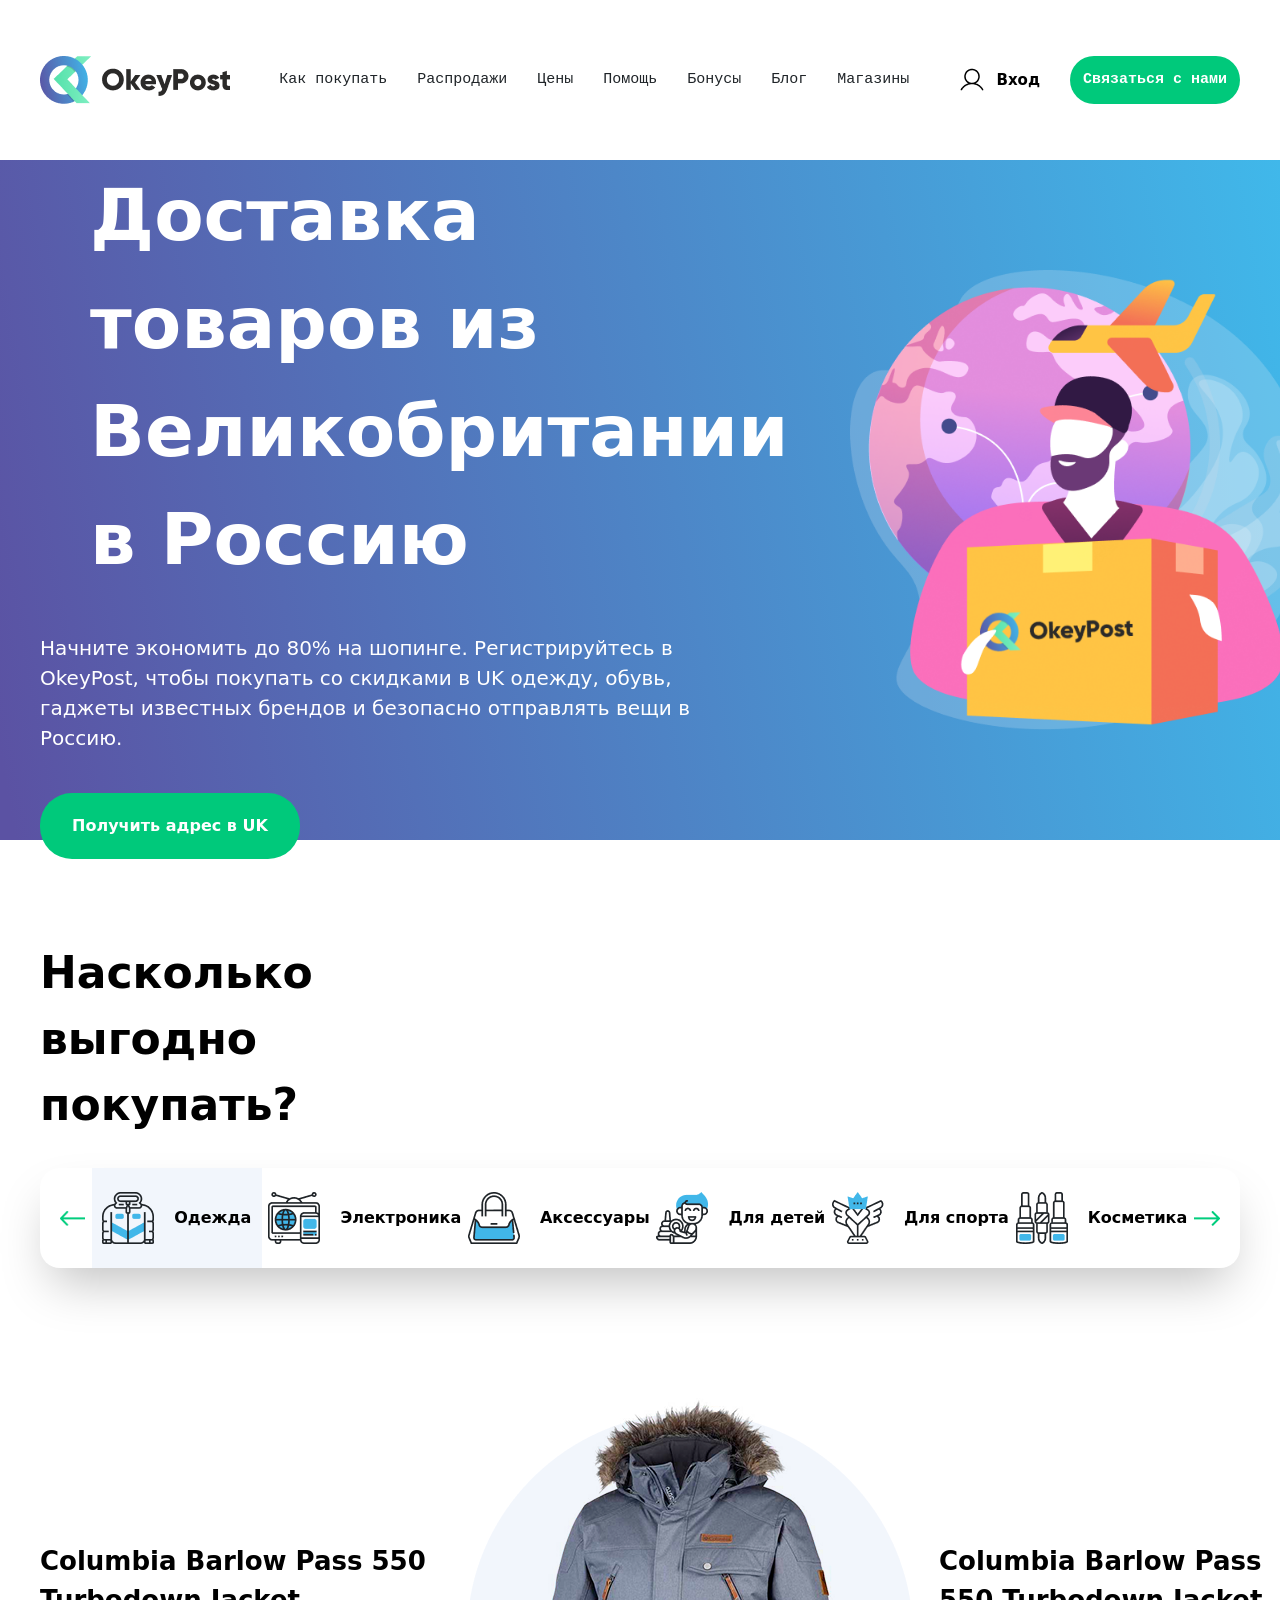
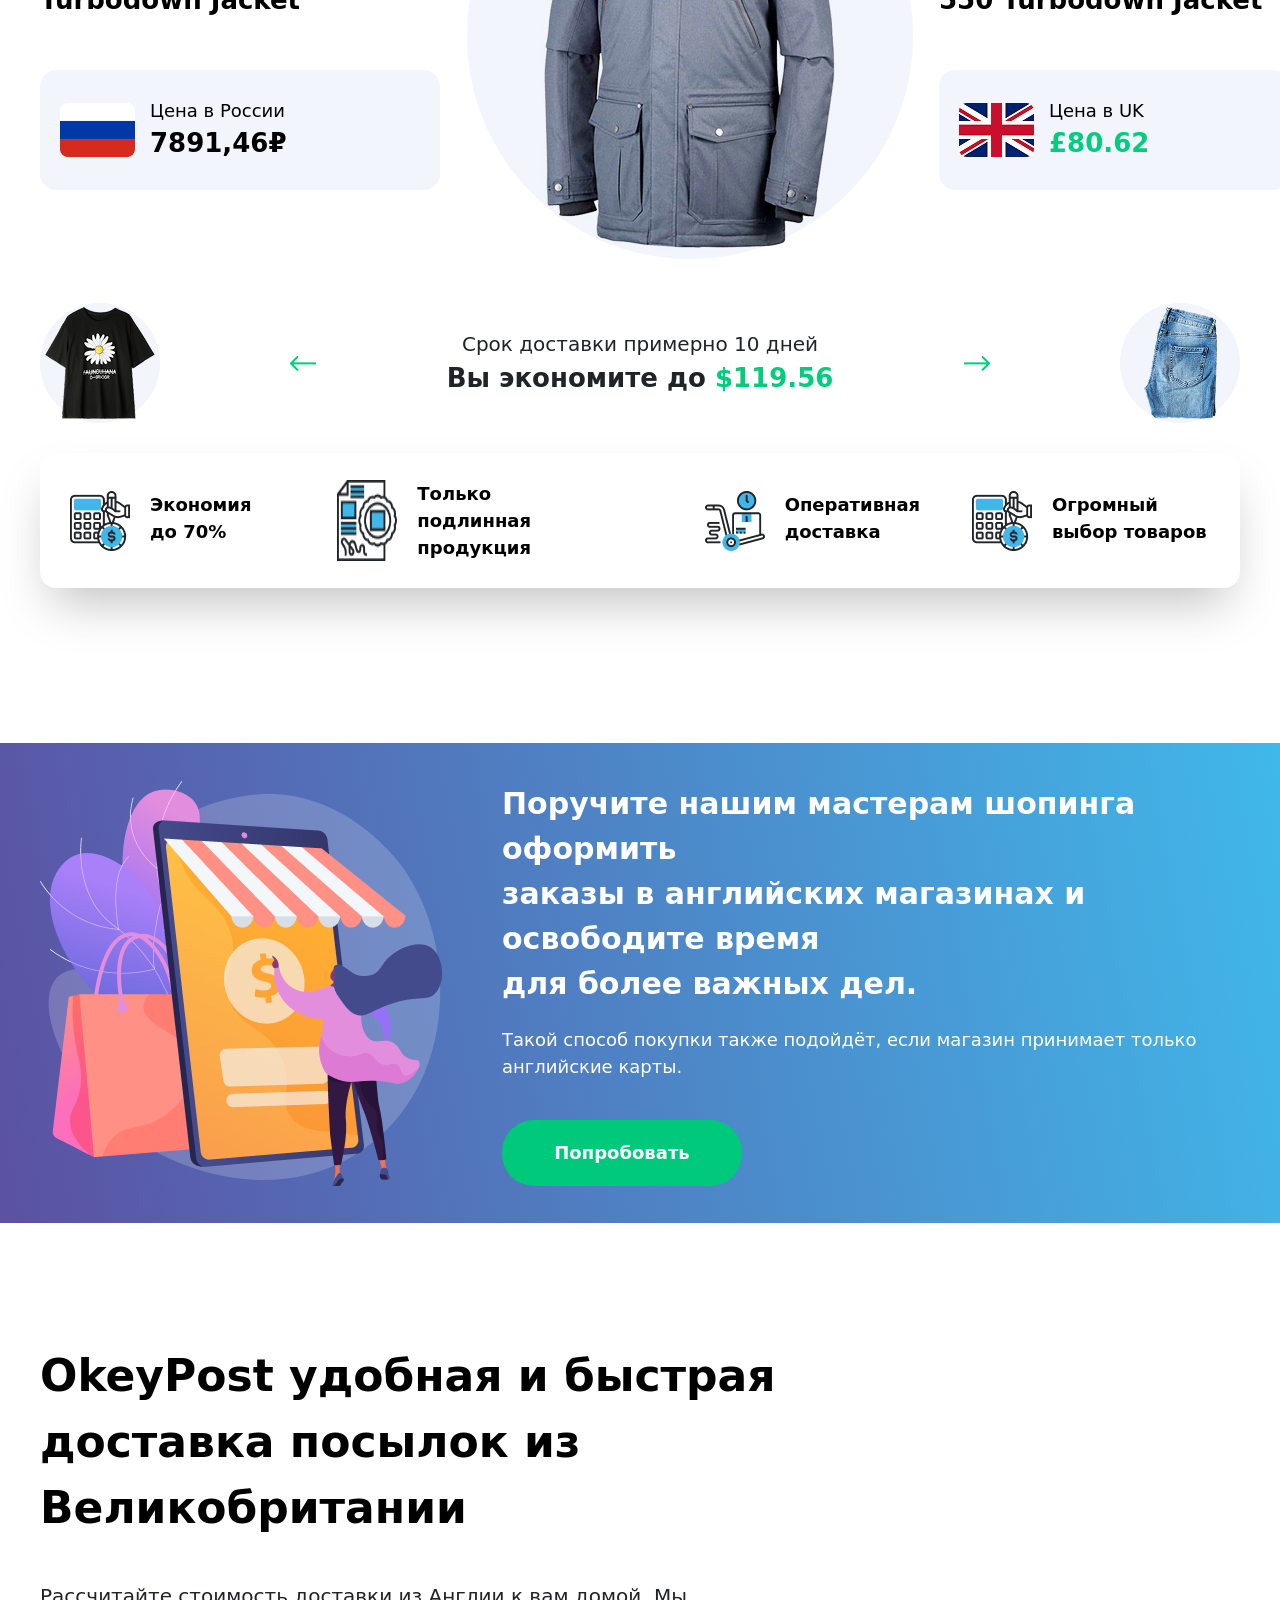
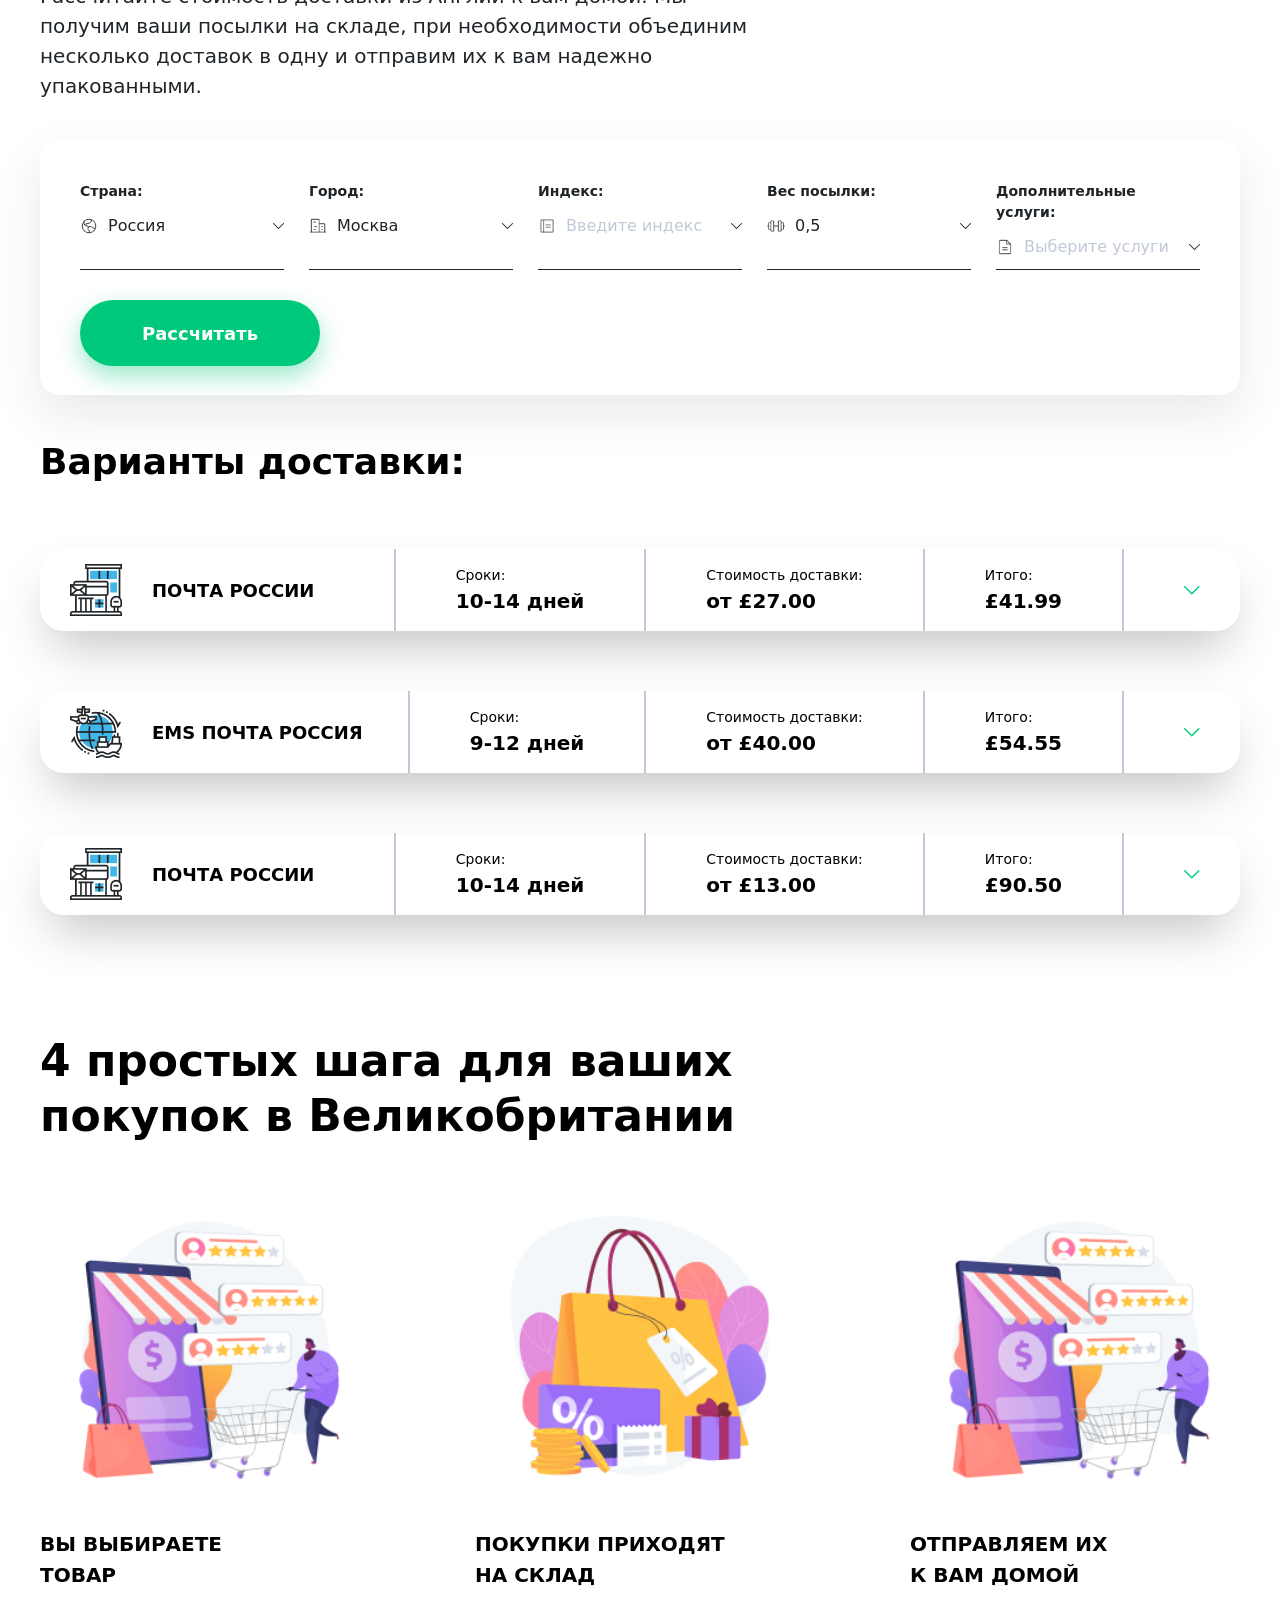
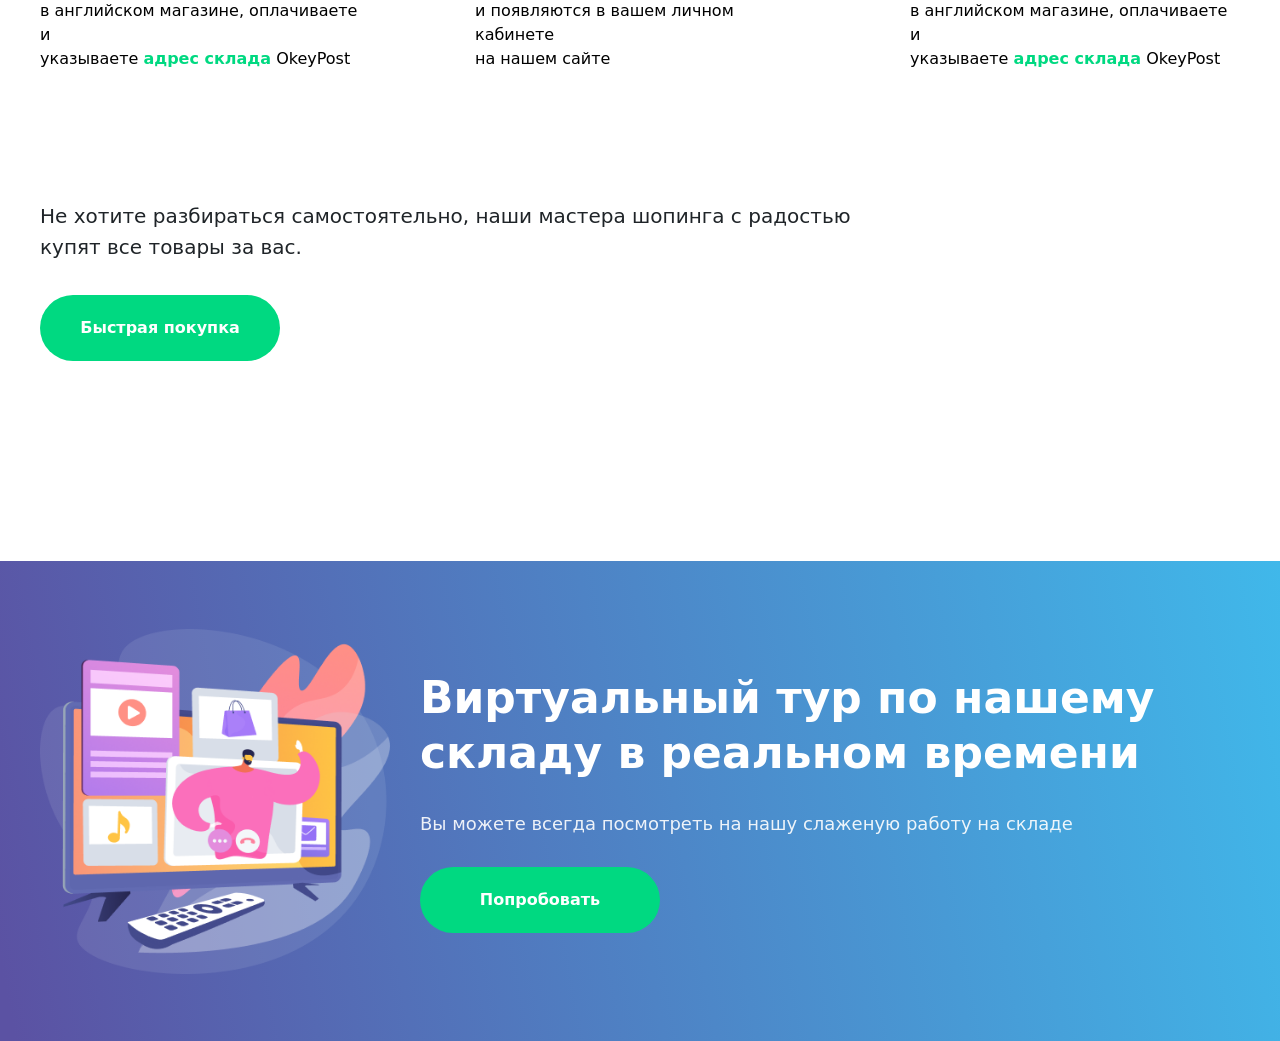
==== index.html @ dcbbbeb2 "fix merge conflict" ====
<!DOCTYPE html>
<html lang="en">

<head>
    <meta charset="UTF-8">
    <link rel="stylesheet" href="./src/output.css">
    <meta name="viewport" content="width=device-width, initial-scale=1.0">
    <title>Document</title>
</head>

<body>
    <header>
        <div
            class=" flex lg:flex lg:flex-row max-w-[1200px] lg:h-[120px] mt-[20px] justify-between items-center m-auto">
            <img src="./Лого.png" class="lg:ml-[0] ml-[20px]" alt="">
            <p class="text-[30px] lg:hidden mr-[20px]">☰</p>
            <div class="lg:flex flex-row hidden text-[15px] text-[#1F2428] font-mono gap-[30px]">
                <p>Как покупать</p>
                <p>Распродажи</p>
                <p>Цены</p>
                <p>Помощь</p>
                <p>Бонусы</p>
                <p>Блог</p>
                <p>Магазины</p>
            </div>
            <div class="hidden lg:flex flex-row gap-[30px]">
                <div class="gap-[10px] flex flex-row items-center">
                    <img src="./User.png" alt="">
                    <p class="text-[15px] text-[black] font-semibold">Вход</p>
                </div>
                <button
                    class="text-[15px] text-[#fff] font-semibold font-mono bg-[#00C97B] rounded-4xl w-[170px] h-[48px]  hover:bg-[#1F2428] hover:text-white">Связаться
                    с нами</button>
            </div>
        </div>
    </header>
    <section class="lg:h-[680px] bg-[linear-gradient(79.63deg,_#5B52A3_1.08%,_#40B8EA_100%)]  h-[950px] mt-[20px]">
        <div class=" max-w-[1200px] m-auto flex lg:flex-row flex-col items-center gap-[30px] justify-between h-full">
            <aside class="flex flex-col  gap-[40px]">
                <h1
                    class="lg:w-[730px] font-bold lg:text-[72px] text-[30px] w-[300px] lg:ml-[0] lg:ml-[50px] lg:ml-[0] mt-[20px] text-[white]">
                    Доставка товаров из Великобритании в Россию</h1>
                <p class="lg:w-[707px] text-[20px] w-[300px]   lg:text-[20px] font-[300] text-[white]">Начните экономить
                    до 80% на шопинге. Регистрируйтесь в OkeyPost, чтобы покупать со скидками в UK
                    одежду, обувь, гаджеты известных брендов и безопасно отправлять вещи в Россию.
                </p>
                <button class="w-[260px] h-[66px] bg-[#00C97B] rounded-4xl text-[white] font-bold">Получить адрес в
                    UK</button>
            </aside>
            <img src="./Иллюстрация.png" class="lg:w-[460px] " alt="">
        </div>
    </section>
    <section>
        <div class="max-w-[1200px] md:h-[1203px] lg:mt-[100px] h-auto m-auto flex flex-col gap-[30px]">
            <h1 class="w-[477px] max-w-full text-[44px] font-bold">Насколько выгодно покупать?</h1>
            <div
                class="w-full min-h-[100px] shadow-2xl justify-between items-center rounded-[20px] flex flex-row flex-wrap md:flex-nowrap">
                <img src="./Vector 5.png" class="w-[25px] h-[15px] ml-[20px]" alt="">
                <div
                    class="flex flex-row bg-[#F2F6FC] w-[170px] justify-center h-full items-center gap-[20px] font-bold">
                    <img src="./Иконка.png" alt="">
                    <p>Одежда</p>
                </div>
                <div class="flex flex-row h-full items-center gap-[20px] font-bold">
                    <img src="./Иконка (1).png" alt="">
                    <p>Электроника</p>
                </div>
                <div class="flex flex-row h-full items-center gap-[20px] font-bold">
                    <img src="./Иконка (2).png" alt="">
                    <p>Аксессуары</p>
                </div>
                <div class="flex flex-row h-full items-center gap-[20px] font-bold">
                    <img src="./Иконка (3).png" alt="">
                    <p>Для детей</p>
                </div>
                <div class="flex flex-row h-full items-center gap-[20px] font-bold">
                    <img src="./Иконка (4).png" alt="">
                    <p>Для спорта</p>
                </div>
                <div class="flex flex-row h-full items-center gap-[20px] font-bold">
                    <img src="./Иконка (5).png" alt="">
                    <p>Косметика</p>
                </div>
                <img src="./Vector 6.png" class="pr-[20px]" alt="">
            </div>

            <div class="mt-[100px] flex flex-col md:flex-row mt-[100px] items-center">
                <div class="flex flex-col gap-[50px] mt-[60px]">
                    <h1 class="text-[26px] font-bold w-[400px] max-w-full">Columbia Barlow Pass 550 Turbodown Jacket
                    </h1>
                    <div
                        class="flex flex-row gap-[15px] w-[400px] max-w-full h-[120px] bg-[#F2F6FC] pl-[20px] rounded-2xl items-center">
                        <img src="./фон.png" alt="">
                        <p class="text-[18px]">Цена в России <br> <span class="text-[26px] font-bold">7891,46₽</span>
                        </p>
                    </div>
                </div>
                <img src="./Куртка.png" class="max-w-full" alt="">
                <div class="flex flex-col gap-[50px] mt-[60px]">
                    <h1 class="text-[26px] font-bold w-[350px] max-w-full">Columbia Barlow Pass 550 Turbodown Jacket
                    </h1>
                    <div
                        class="flex flex-row gap-[15px] w-[350px] max-w-full h-[120px] bg-[#F2F6FC] pl-[20px] rounded-2xl items-center">
                        <img src="./фон (1).png" alt="">
                        <p class="text-[18px]">Цена в UK <br> <span
                                class="text-[#01CD7D] text-[26px] font-bold">£80.62</span></p>
                    </div>
                </div>
            </div>

            <div class=" flex flex-col md:flex-row justify-between items-center gap-5">
                <img src="./Футболка.png" alt="">
                <img src="./Vector 5.png" class="rotate-90 md:rotate-0" alt="">
                <div class="flex flex-col">
                    <p class="text-[20px] text-center font-[300] text-[#1F2428]">Срок доставки примерно 10 дней <br>
                        <span class="text-[26px] font-bold">Вы экономите до <span
                                class="text-[#01CD7D]">$119.56</span></span>
                    </p>
                </div>
                <img src="./Vector 6.png" class="rotate-90 md:rotate-0" alt="">
                <img src="./Джинсы.png" alt="">
            </div>

            <div
                class="flex flex-col md:flex-row rounded-2xl justify-between items-center shadow-2xl md:h-[300px] h-auto w-[100%] py-10 md:py-0 gap-10">
                <div class="flex ml-0 md:ml-[30px] flex-row gap-[20px]">
                    <img src="./Иконка (6).png" alt="">
                    <p class="text-[18px] font-bold w-[88px]">Экономия до 70%</p>
                </div>
                <div class="hidden md:block w-[1px] h-[135px] border-solid border-border border-[#C0C9D7]"></div>
                <div class="flex flex-row gap-[20px]">
                    <img src="./Иконка (7).png" alt="">
                    <p class="text-[18px] font-bold w-[188px]">Только подлинная продукция</p>
                </div>
                <div class="hidden md:block w-[1px] h-[135px] border-solid border-border border-[#C0C9D7]"></div>
                <div class="flex flex-row gap-[20px]">
                    <img src="./Иконка (8).png" alt="">
                    <p class="text-[18px] font-bold w-[88px]">Оперативная доставка</p>
                </div>
                <div class="hidden md:block w-[1px] h-[135px] border-solid border-border border-[#C0C9D7]"></div>
                <div class="flex flex-row gap-[20px]">
                    <img src="./Иконка (6).png" alt="">
                    <p class="text-[18px] font-bold w-[188px]">Огромный <br> выбор товаров</p>
                </div>
            </div>
        </div>
    </section>
    <section class="bg-[linear-gradient(79.63deg,_#5B52A3_1.08%,_#40B8EA_100%)] mt-[200px] px-4">
        <div
            class="max-w-[1200px] m-auto gap-[60px] flex flex-col md:flex-row items-center w-full md:h-[480px] h-auto py-10 md:py-0">

            <img src="./Иллюстрация (1).png" class="max-w-full h-auto" alt="">

            <aside class="flex flex-col gap-[20px] items-center md:items-start text-center md:text-left">
                <h1 class="text-[30px] text-[white] w-full md:w-[784px] max-w-full font-bold">
                    Поручите нашим мастерам шопинга оформить <br class="hidden md:block">
                    заказы в английских магазинах и освободите время <br class="hidden md:block"> для более
                    важных дел.
                </h1>

                <p class="font-[300] text-[white] text-[18px]">
                    Такой способ покупки также подойдёт, если магазин принимает только английские карты.
                </p>

                <button
                    class="mt-[20px] w-[240px] h-[66px] bg-[#00C97B] rounded-4xl text-[white] text-[18px] font-bold">
                    Попробовать
                </button>
            </aside>
        </div>
    </section>
    <section class="mt-[120px]">
        <div class=" flex flex-col max-w-[1200px] m-auto">
            <div class="flex flex-col gap-[40px]">
                <h1 class="w-[780px] text-[44px] font-bold">OkeyPost удобная и быстрая доставка посылок из
                    Великобритании
                </h1>
                <p class="w-[740px] text-[20px] text-[#1F2428]">Рассчитайте стоимость доставки из Англии к вам домой. Мы
                    получим ваши посылки на складе, при
                    необходимости объединим несколько доставок в одну и отправим их к вам надежно упакованными.</p>
                <div class="w-full h-auto md:h-[254px] bg-white rounded-[20px] p-[40px] flex flex-col justify-between gap-[30px] 
                shadow-[0px_20px_50px_rgba(31,36,40,0.1)]">

                    <div class="grid grid-cols-1 md:grid-cols-5 gap-[25px]">

                        <div class="flex flex-col gap-[12px] border-b border-[#1F2428] pb-[10px]">
                            <label class="text-[14px] font-bold text-[#1F2428]">Страна:</label>
                            <div class="flex flex-row items-center gap-[10px]">
                                <img src="./GlobeHemisphereWest.png" class="w-[18px] h-[18px]" alt="">
                                <input type="text" placeholder="Россия"
                                    class="w-full outline-none text-[16px] text-[#1F2428] bg-transparent">
                                <img src="./Vector 7.png" class="w-[12px]" alt="">
                            </div>
                        </div>

                        <div class="flex flex-col gap-[12px] border-b border-[#1F2428] pb-[10px]">
                            <label class="text-[14px] font-bold text-[#1F2428]">Город:</label>
                            <div class="flex flex-row items-center gap-[10px]">
                                <img src="./Buildings.png" class="w-[18px] h-[18px]" alt="">
                                <input type="text" placeholder="Москва"
                                    class="w-full outline-none text-[16px] text-[#1F2428] bg-transparent">
                                <img src="./Vector 7.png" alt="">
                            </div>
                        </div>

                        <div class="flex flex-col gap-[12px] border-b border-[#1F2428] pb-[10px]">
                            <label class="text-[14px] font-bold text-[#1F2428]">Индекс:</label>
                            <div class="flex flex-row items-center gap-[10px]">
                                <img src="./Notebook.png" class="w-[18px] h-[18px]" alt="">
                                <input type="text" placeholder="Введите индекс"
                                    class="w-full outline-none text-[16px] placeholder-[#C0C9D7] bg-transparent">
                                <img src="./Vector 7.png" alt="">
                            </div>
                        </div>

                        <div class="flex flex-col gap-[12px] border-b border-[#1F2428] pb-[10px]">
                            <label class="text-[14px] font-bold text-[#1F2428]">Вес посылки:</label>
                            <div class="flex flex-row items-center gap-[10px]">
                                <img src="./Barbell.png" class="w-[18px] h-[18px]" alt="">
                                <input type="text" placeholder="0,5"
                                    class="w-full outline-none text-[16px] text-[#1F2428] bg-transparent">
                                <img src="./Vector 7.png" alt="">
                            </div>
                        </div>

                        <div class="flex flex-col gap-[12px] border-b border-[#1F2428] pb-[10px]">
                            <label class="text-[14px] font-bold text-[#1F2428]">Дополнительные услуги:</label>
                            <div class="flex flex-row items-center gap-[10px]">
                                <img src="./FileText.png" class="w-[18px] h-[18px]" alt="">
                                <input type="text" placeholder="Выберите услуги"
                                    class="w-full outline-none text-[16px] placeholder-[#C0C9D7] bg-transparent">
                                <img src="./Vector 7.png" class="w-[12px]" alt="">
                            </div>
                        </div>

                    </div>

                    <div class="flex">
                        <button class="w-full md:w-[240px] h-[66px] bg-[#00C97B] rounded-full text-white text-[18px] font-bold 
                           shadow-[0px_10px_25px_rgba(0,201,123,0.4)] 
                           hover:shadow-[0px_15px_30px_rgba(0,201,123,0.6)] 
                           transition-shadow duration-300">
                            Рассчитать
                        </button>
                    </div>
                </div>
            </div>
    </section>
    <section class="px-4">
        <div class="max-w-[1200px] m-auto lg:h-[438px] flex flex-col py-10">
            <h1 class="text-[28px] md:text-[36px] font-bold text-center md:text-left">Варианты доставки:</h1>

            <div
                class="flex mt-8 md:mt-[60px] flex-col md:flex-row w-full items-center justify-between shadow-2xl rounded-3xl p-6 md:p-0 md:h-[104px]">
                <div class="flex md:ml-[30px] flex-row gap-[30px] items-center mb-4 md:mb-0">
                    <img src="./Иконка (9).png" alt="">
                    <p class="text-[18px] font-bold uppercase">Почта России</p>
                </div>
                <div class="flex flex-col md:flex-row items-center gap-4 md:gap-[60px]">
                    <div class="hidden md:block border border-1px border-[#C0C9D7] w-[0.5px] h-[82px]"></div>
                    <p class="text-[14px] text-center md:text-left">Сроки: <br> <span
                            class="text-[20px] font-bold">10-14 дней</span></p>
                    <div class="hidden md:block border border-1px border-[#C0C9D7] w-[0.5px] h-[82px]"></div>
                    <p class="text-[14px] text-center md:text-left">Стоимость доставки: <br> <span
                            class="text-[20px] font-bold">от £27.00</span></p>
                    <div class="hidden md:block border border-1px border-[#C0C9D7] w-[0.5px] h-[82px]"></div>
                    <p class="text-[14px] text-center md:text-left">Итого: <br> <span
                            class="text-[20px] font-bold">£41.99</span></p>
                    <div class="hidden md:block border border-1px border-[#C0C9D7] w-[0.5px] h-[82px]"></div>
                    <img src="./Vector 12.png" class="md:pr-[40px] rotate-90 md:rotate-0" alt="">
                </div>
            </div>

            <div
                class="flex mt-8 md:mt-[60px] flex-col md:flex-row w-full items-center justify-between shadow-2xl rounded-3xl p-6 md:p-0 md:h-[104px]">
                <div class="flex md:ml-[30px] flex-row gap-[30px] items-center mb-4 md:mb-0">
                    <img src="./Иконка (10).png" alt="">
                    <p class="text-[18px] font-bold uppercase">EMS ПОЧТА РОССИЯ</p>
                </div>
                <div class="flex flex-col md:flex-row items-center gap-4 md:gap-[60px]">
                    <div class="hidden md:block border border-1px border-[#C0C9D7] w-[0.5px] h-[82px]"></div>
                    <p class="text-[14px] text-center md:text-left">Сроки: <br> <span class="text-[20px] font-bold">9-12
                            дней</span></p>
                    <div class="hidden md:block border border-1px border-[#C0C9D7] w-[0.5px] h-[82px]"></div>
                    <p class="text-[14px] text-center md:text-left">Стоимость доставки: <br> <span
                            class="text-[20px] font-bold">от £40.00</span></p>
                    <div class="hidden md:block border border-1px border-[#C0C9D7] w-[0.5px] h-[82px]"></div>
                    <p class="text-[14px] text-center md:text-left">Итого: <br> <span
                            class="text-[20px] font-bold">£54.55</span></p>
                    <div class="hidden md:block border border-1px border-[#C0C9D7] w-[0.5px] h-[82px]"></div>
                    <img src="./Vector 12.png" class="md:pr-[40px] rotate-90 md:rotate-0" alt="">
                </div>
            </div>

            <div
                class="flex mt-8 md:mt-[60px] flex-col md:flex-row w-full items-center justify-between shadow-2xl rounded-3xl p-6 md:p-0 md:h-[104px]">
                <div class="flex md:ml-[30px] flex-row gap-[30px] items-center mb-4 md:mb-0">
                    <img src="./Иконка (9).png" alt="">
                    <p class="text-[18px] font-bold uppercase">Почта России</p>
                </div>
                <div class="flex flex-col md:flex-row items-center gap-4 md:gap-[60px]">
                    <div class="hidden md:block border border-1px border-[#C0C9D7] w-[0.5px] h-[82px]"></div>
                    <p class="text-[14px] text-center md:text-left">Сроки: <br> <span
                            class="text-[20px] font-bold">10-14 дней</span></p>
                    <div class="hidden md:block border border-1px border-[#C0C9D7] w-[0.5px] h-[82px]"></div>
                    <p class="text-[14px] text-center md:text-left">Стоимость доставки: <br> <span
                            class="text-[20px] font-bold">от £13.00</span></p>
                    <div class="hidden md:block border border-1px border-[#C0C9D7] w-[0.5px] h-[82px]"></div>
                    <p class="text-[14px] text-center md:text-left">Итого: <br> <span
                            class="text-[20px] font-bold">£90.50</span></p>
                    <div class="hidden md:block border border-1px border-[#C0C9D7] w-[0.5px] h-[82px]"></div>
                    <img src="./Vector 12.png" class="md:pr-[40px] rotate-90 md:rotate-0" alt="">
                </div>
            </div>
        </div>
    </section>
    <section class="px-4">

        <div class="lg:max-w-[1200px] mx-auto pt-12 lg:pt-[200px] flex flex-col gap-10 min-h-screen">


            <h1 class="text-3xl md:text-[44px] font-bold md:w-[695px] leading-tight">
                4 простых шага для ваших покупок в Великобритании
            </h1>

            <div class="flex flex-col md:flex-row justify-between gap-8 md:gap-4">

                <div class="flex flex-col w-full md:w-[330px]">
                    <img src="./Иллюстрация (2).png" alt="" class="w-full h-auto mb-4">
                    <p class="text-lg md:text-[20px] font-bold uppercase mb-2">Вы выбираете <br class="hidden md:block">
                        товар</p>
                    <p class="text-sm md:text-base">
                        в английском магазине, оплачиваете и <br class="hidden md:block"> указываете
                        <span class="text-[#00D981] font-semibold">адрес склада</span> OkeyPost
                    </p>
                </div>

                <div class="flex flex-col w-full md:w-[330px]">
                    <img src="./Иллюстрация (3).png" alt="" class="w-full h-auto mb-4">
                    <p class="text-lg md:text-[20px] font-bold uppercase mb-2">Покупки приходят<br
                            class="hidden md:block"> на склад</p>
                    <p class="text-sm md:text-base">
                        и появляются в вашем личном кабинете <br class="hidden md:block"> на нашем сайте
                    </p>
                </div>

                <div class="flex flex-col w-full md:w-[330px]">
                    <img src="./Иллюстрация (2).png" alt="" class="w-full h-auto mb-4">
                    <p class="text-lg md:text-[20px] font-bold uppercase mb-2">Отправляем их <br
                            class="hidden md:block"> к вам домой</p>
                    <p class="text-sm md:text-base">
                        в английском магазине, оплачиваете и <br class="hidden md:block"> указываете
                        <span class="text-[#00D981] font-semibold">адрес склада</span> OkeyPost
                    </p>
                </div>

            </div>

            <div class="mt-8 md:mt-[90px]">
                <p class="text-lg md:text-[20px] text-[#1F2428] font-light mb-8">
                    Не хотите разбираться самостоятельно, наши мастера шопинга с радостью <br class="hidden md:block">
                    купят все товары за вас.
                </p>
                <button
                    class="w-full md:w-[240px] h-[66px] rounded-full bg-[#00D981] text-white font-bold transition-transform hover:scale-105">
                    Быстрая покупка
                </button>
            </div>
        </div>
    </section>
    <section class="mt-20 md:mt-50 bg-[linear-gradient(79.63deg,#5B52A3_1.08%,#40B8EA_100%)] px-5 py-16 md:py-0">
  <div class="w-full min-h-[480px] flex flex-col md:flex-row items-center justify-center gap-[30px] max-w-[1200px] m-auto">
    
    <div class="w-full max-w-[400px] md:max-w-none flex justify-center">
      <img src="./Иллюстрация (4).png" alt="Warehouse Illustration" class="w-full h-auto object-contain">
    </div>

    <aside class="flex flex-col gap-6 md:gap-[30px] text-center md:text-left items-center md:items-start">
      <h1 class="text-3xl md:text-[44px] text-white font-bold max-w-full md:w-[820px] leading-tight">
        Виртуальный тур по нашему складу в реальном времени
      </h1>
      <p class="text-white text-base md:text-[18px] opacity-90">
        Вы можете всегда посмотреть на нашу слаженую работу на складе
      </p>
      <button class="w-full sm:w-[240px] h-[66px] rounded-full bg-[#00D981] text-white font-bold transition-transform hover:scale-105 active:scale-95">
        Попробовать
      </button>
    </aside>
    
  </div>
</section>
</body>

</html>
---- src/output.css ----
/*! tailwindcss v4.2.4 | MIT License | https://tailwindcss.com */
@layer properties;
@layer theme, base, components, utilities;
@layer theme {
  :root, :host {
    --font-sans: ui-sans-serif, system-ui, sans-serif, "Apple Color Emoji",
      "Segoe UI Emoji", "Segoe UI Symbol", "Noto Color Emoji";
    --font-mono: ui-monospace, SFMono-Regular, Menlo, Monaco, Consolas, "Liberation Mono",
      "Courier New", monospace;
    --color-emerald-500: oklch(69.6% 0.17 162.48);
    --color-emerald-600: oklch(59.6% 0.145 163.225);
    --color-gray-50: oklch(98.5% 0.002 247.839);
    --color-gray-100: oklch(96.7% 0.003 264.542);
    --color-gray-300: oklch(87.2% 0.01 258.338);
    --color-gray-400: oklch(70.7% 0.022 261.325);
    --color-gray-800: oklch(27.8% 0.033 256.848);
    --color-white: #fff;
    --spacing: 0.25rem;
    --container-5xl: 64rem;
    --text-xs: 0.75rem;
    --text-xs--line-height: calc(1 / 0.75);
    --text-sm: 0.875rem;
    --text-sm--line-height: calc(1.25 / 0.875);
    --text-base: 1rem;
    --text-base--line-height: calc(1.5 / 1);
    --text-lg: 1.125rem;
    --text-lg--line-height: calc(1.75 / 1.125);
    --text-2xl: 1.5rem;
    --text-2xl--line-height: calc(2 / 1.5);
    --text-3xl: 1.875rem;
    --text-3xl--line-height: calc(2.25 / 1.875);
    --font-weight-light: 300;
    --font-weight-semibold: 600;
    --font-weight-bold: 700;
    --tracking-tight: -0.025em;
    --tracking-wide: 0.025em;
    --leading-tight: 1.25;
    --radius-xl: 0.75rem;
    --radius-2xl: 1rem;
    --radius-3xl: 1.5rem;
    --radius-4xl: 2rem;
    --default-transition-duration: 150ms;
    --default-transition-timing-function: cubic-bezier(0.4, 0, 0.2, 1);
    --default-font-family: var(--font-sans);
    --default-mono-font-family: var(--font-mono);
  }
}
@layer base {
  *, ::after, ::before, ::backdrop, ::file-selector-button {
    box-sizing: border-box;
    margin: 0;
    padding: 0;
    border: 0 solid;
  }
  html, :host {
    line-height: 1.5;
    -webkit-text-size-adjust: 100%;
    tab-size: 4;
    font-family: var(--default-font-family, ui-sans-serif, system-ui, sans-serif, "Apple Color Emoji", "Segoe UI Emoji", "Segoe UI Symbol", "Noto Color Emoji");
    font-feature-settings: var(--default-font-feature-settings, normal);
    font-variation-settings: var(--default-font-variation-settings, normal);
    -webkit-tap-highlight-color: transparent;
  }
  hr {
    height: 0;
    color: inherit;
    border-top-width: 1px;
  }
  abbr:where([title]) {
    -webkit-text-decoration: underline dotted;
    text-decoration: underline dotted;
  }
  h1, h2, h3, h4, h5, h6 {
    font-size: inherit;
    font-weight: inherit;
  }
  a {
    color: inherit;
    -webkit-text-decoration: inherit;
    text-decoration: inherit;
  }
  b, strong {
    font-weight: bolder;
  }
  code, kbd, samp, pre {
    font-family: var(--default-mono-font-family, ui-monospace, SFMono-Regular, Menlo, Monaco, Consolas, "Liberation Mono", "Courier New", monospace);
    font-feature-settings: var(--default-mono-font-feature-settings, normal);
    font-variation-settings: var(--default-mono-font-variation-settings, normal);
    font-size: 1em;
  }
  small {
    font-size: 80%;
  }
  sub, sup {
    font-size: 75%;
    line-height: 0;
    position: relative;
    vertical-align: baseline;
  }
  sub {
    bottom: -0.25em;
  }
  sup {
    top: -0.5em;
  }
  table {
    text-indent: 0;
    border-color: inherit;
    border-collapse: collapse;
  }
  :-moz-focusring {
    outline: auto;
  }
  progress {
    vertical-align: baseline;
  }
  summary {
    display: list-item;
  }
  ol, ul, menu {
    list-style: none;
  }
  img, svg, video, canvas, audio, iframe, embed, object {
    display: block;
    vertical-align: middle;
  }
  img, video {
    max-width: 100%;
    height: auto;
  }
  button, input, select, optgroup, textarea, ::file-selector-button {
    font: inherit;
    font-feature-settings: inherit;
    font-variation-settings: inherit;
    letter-spacing: inherit;
    color: inherit;
    border-radius: 0;
    background-color: transparent;
    opacity: 1;
  }
  :where(select:is([multiple], [size])) optgroup {
    font-weight: bolder;
  }
  :where(select:is([multiple], [size])) optgroup option {
    padding-inline-start: 20px;
  }
  ::file-selector-button {
    margin-inline-end: 4px;
  }
  ::placeholder {
    opacity: 1;
  }
  @supports (not (-webkit-appearance: -apple-pay-button))  or (contain-intrinsic-size: 1px) {
    ::placeholder {
      color: currentcolor;
      @supports (color: color-mix(in lab, red, red)) {
        color: color-mix(in oklab, currentcolor 50%, transparent);
      }
    }
  }
  textarea {
    resize: vertical;
  }
  ::-webkit-search-decoration {
    -webkit-appearance: none;
  }
  ::-webkit-date-and-time-value {
    min-height: 1lh;
    text-align: inherit;
  }
  ::-webkit-datetime-edit {
    display: inline-flex;
  }
  ::-webkit-datetime-edit-fields-wrapper {
    padding: 0;
  }
  ::-webkit-datetime-edit, ::-webkit-datetime-edit-year-field, ::-webkit-datetime-edit-month-field, ::-webkit-datetime-edit-day-field, ::-webkit-datetime-edit-hour-field, ::-webkit-datetime-edit-minute-field, ::-webkit-datetime-edit-second-field, ::-webkit-datetime-edit-millisecond-field, ::-webkit-datetime-edit-meridiem-field {
    padding-block: 0;
  }
  ::-webkit-calendar-picker-indicator {
    line-height: 1;
  }
  :-moz-ui-invalid {
    box-shadow: none;
  }
  button, input:where([type="button"], [type="reset"], [type="submit"]), ::file-selector-button {
    appearance: button;
  }
  ::-webkit-inner-spin-button, ::-webkit-outer-spin-button {
    height: auto;
  }
  [hidden]:where(:not([hidden="until-found"])) {
    display: none !important;
  }
}
@layer utilities {
  .order-1 {
    order: 1;
  }
  .order-2 {
    order: 2;
  }
  .order-3 {
    order: 3;
  }
  .m-auto {
    margin: auto;
  }
  .mx-auto {
    margin-inline: auto;
  }
  .mt-8 {
    margin-top: calc(var(--spacing) * 8);
  }
  .mt-10 {
    margin-top: calc(var(--spacing) * 10);
  }
  .mt-12 {
    margin-top: calc(var(--spacing) * 12);
  }
  .mt-20 {
    margin-top: calc(var(--spacing) * 20);
  }
  .mt-50 {
    margin-top: calc(var(--spacing) * 50);
  }
  .mt-\[20px\] {
    margin-top: 20px;
  }
  .mt-\[40px\] {
    margin-top: 40px;
  }
  .mt-\[50px\] {
    margin-top: 50px;
  }
  .mt-\[60px\] {
    margin-top: 60px;
  }
  .mt-\[90px\] {
    margin-top: 90px;
  }
  .mt-\[100px\] {
    margin-top: 100px;
  }
  .mt-\[120px\] {
    margin-top: 120px;
  }
  .mt-\[150px\] {
    margin-top: 150px;
  }
  .mt-\[200px\] {
    margin-top: 200px;
  }
  .mr-\[20px\] {
    margin-right: 20px;
  }
  .mr-\[40px\] {
    margin-right: 40px;
  }
  .mb-2 {
    margin-bottom: calc(var(--spacing) * 2);
  }
  .mb-4 {
    margin-bottom: calc(var(--spacing) * 4);
  }
  .mb-8 {
    margin-bottom: calc(var(--spacing) * 8);
  }
  .ml-0 {
    margin-left: calc(var(--spacing) * 0);
  }
  .ml-\[20px\] {
    margin-left: 20px;
  }
  .ml-\[30px\] {
    margin-left: 30px;
  }
  .flex {
    display: flex;
  }
  .grid {
    display: grid;
  }
  .hidden {
    display: none;
  }
  .table {
    display: table;
  }
  .h-64 {
    height: calc(var(--spacing) * 64);
  }
  .h-\[8px\] {
    height: 8px;
  }
  .h-\[15px\] {
    height: 15px;
  }
  .h-\[18px\] {
    height: 18px;
  }
  .h-\[48px\] {
    height: 48px;
  }
  .h-\[66px\] {
    height: 66px;
  }
  .h-\[82\] {
    height: 82;
  }
  .h-\[82px\] {
    height: 82px;
  }
  .h-\[104px\] {
    height: 104px;
  }
  .h-\[120px\] {
    height: 120px;
  }
  .h-\[135px\] {
    height: 135px;
  }
  .h-\[412px\] {
    height: 412px;
  }
  .h-\[438px\] {
    height: 438px;
  }
  .h-\[480\] {
    height: 480;
  }
  .h-\[480px\] {
    height: 480px;
  }
  .h-\[755px\] {
    height: 755px;
  }
  .h-\[800px\] {
    height: 800px;
  }
  .h-\[880px\] {
    height: 880px;
  }
  .h-\[950px\] {
    height: 950px;
  }
  .h-\[1000px\] {
    height: 1000px;
  }
  .h-\[1100px\] {
    height: 1100px;
  }
  .h-\[1200px\] {
    height: 1200px;
  }
  .h-auto {
    height: auto;
  }
  .h-fit {
    height: fit-content;
  }
  .h-full {
    height: 100%;
  }
  .min-h-\[100px\] {
    min-height: 100px;
  }
  .min-h-\[480px\] {
    min-height: 480px;
  }
  .min-h-screen {
    min-height: 100vh;
  }
  .w-\[0\.5px\] {
    width: 0.5px;
  }
  .w-\[0px\] {
    width: 0px;
  }
  .w-\[1px\] {
    width: 1px;
  }
  .w-\[12px\] {
    width: 12px;
  }
  .w-\[18px\] {
    width: 18px;
  }
  .w-\[25px\] {
    width: 25px;
  }
  .w-\[88px\] {
    width: 88px;
  }
  .w-\[100\%\] {
    width: 100%;
  }
  .w-\[170px\] {
    width: 170px;
  }
  .w-\[188px\] {
    width: 188px;
  }
  .w-\[240px\] {
    width: 240px;
  }
  .w-\[260px\] {
    width: 260px;
  }
  .w-\[300px\] {
    width: 300px;
  }
  .w-\[330px\] {
    width: 330px;
  }
  .w-\[350px\] {
    width: 350px;
  }
  .w-\[400px\] {
    width: 400px;
  }
  .w-\[477px\] {
    width: 477px;
  }
  .w-\[600px\] {
    width: 600px;
  }
  .w-\[695\] {
    width: 695;
  }
  .w-\[695px\] {
    width: 695px;
  }
  .w-\[740px\] {
    width: 740px;
  }
  .w-\[780px\] {
    width: 780px;
  }
  .w-\[820px\] {
    width: 820px;
  }
  .w-\[900px\] {
    width: 900px;
  }
  .w-full {
    width: 100%;
  }
  .max-w-350 {
    max-width: calc(var(--spacing) * 350);
  }
  .max-w-\[400px\] {
    max-width: 400px;
  }
  .max-w-\[1200px\] {
    max-width: 1200px;
  }
  .max-w-full {
    max-width: 100%;
  }
  .flex-shrink {
    flex-shrink: 1;
  }
  .shrink-0 {
    flex-shrink: 0;
  }
  .border-collapse {
    border-collapse: collapse;
  }
  .rotate-90 {
    rotate: 90deg;
  }
  .resize {
    resize: both;
  }
  .grid-cols-1 {
    grid-template-columns: repeat(1, minmax(0, 1fr));
  }
  .flex-col {
    flex-direction: column;
  }
  .flex-row {
    flex-direction: row;
  }
  .flex-wrap {
    flex-wrap: wrap;
  }
  .items-center {
    align-items: center;
  }
  .justify-around {
    justify-content: space-around;
  }
  .justify-between {
    justify-content: space-between;
  }
  .justify-center {
    justify-content: center;
  }
  .justify-start {
    justify-content: flex-start;
  }
  .gap-4 {
    gap: calc(var(--spacing) * 4);
  }
  .gap-5 {
    gap: calc(var(--spacing) * 5);
  }
  .gap-6 {
    gap: calc(var(--spacing) * 6);
  }
  .gap-8 {
    gap: calc(var(--spacing) * 8);
  }
  .gap-10 {
    gap: calc(var(--spacing) * 10);
  }
  .gap-\[10px\] {
    gap: 10px;
  }
  .gap-\[12px\] {
    gap: 12px;
  }
  .gap-\[15px\] {
    gap: 15px;
  }
  .gap-\[20px\] {
    gap: 20px;
  }
  .gap-\[25px\] {
    gap: 25px;
  }
  .gap-\[30px\] {
    gap: 30px;
  }
  .gap-\[40px\] {
    gap: 40px;
  }
  .gap-\[50px\] {
    gap: 50px;
  }
  .gap-\[60px\] {
    gap: 60px;
  }
  .overflow-x-auto {
    overflow-x: auto;
  }
  .rounded-2xl {
    border-radius: var(--radius-2xl);
  }
  .rounded-3xl {
    border-radius: var(--radius-3xl);
  }
  .rounded-4xl {
    border-radius: var(--radius-4xl);
  }
  .rounded-\[20px\] {
    border-radius: 20px;
  }
  .rounded-full {
    border-radius: calc(infinity * 1px);
  }
  .rounded-xl {
    border-radius: var(--radius-xl);
  }
  .border {
    border-style: var(--tw-border-style);
    border-width: 1px;
  }
  .border-b {
    border-bottom-style: var(--tw-border-style);
    border-bottom-width: 1px;
  }
  .border-none {
    --tw-border-style: none;
    border-style: none;
  }
  .border-solid {
    --tw-border-style: solid;
    border-style: solid;
  }
  .border-\[\#1F2428\] {
    border-color: #1F2428;
  }
  .border-\[\#C0C9D7\] {
    border-color: #C0C9D7;
  }
  .bg-\[\#00C97B\] {
    background-color: #00C97B;
  }
  .bg-\[\#00D9\] {
    background-color: #00D9;
  }
  .bg-\[\#00D981\] {
    background-color: #00D981;
  }
  .bg-\[\#00\] {
    background-color: #00;
  }
  .bg-\[\#F2F6FC\] {
    background-color: #F2F6FC;
  }
  .bg-transparent {
    background-color: transparent;
  }
  .bg-white {
    background-color: var(--color-white);
  }
  .bg-gradient-to-r {
    --tw-gradient-position: to right in oklab;
    background-image: linear-gradient(var(--tw-gradient-stops));
  }
  .bg-\[linear-gradient\(79\.63deg\,\#5B52A3_1\.08\%\,\#40B8EA_100\%\)\] {
    background-image: linear-gradient(79.63deg,#5B52A3 1.08%,#40B8EA 100%);
  }
  .bg-\[linear-gradient\(79\.63deg\,_\#5B52A3_1\.08\%\,_\#40B8EA_100\%\)\] {
    background-image: linear-gradient(79.63deg, #5B52A3 1.08%, #40B8EA 100%);
  }
  .bg-contain {
    background-size: contain;
  }
  .bg-no-repeat {
    background-repeat: no-repeat;
  }
  .object-contain {
    object-fit: contain;
  }
  .p-6 {
    padding: calc(var(--spacing) * 6);
  }
  .p-\[40px\] {
    padding: 40px;
  }
  .px-4 {
    padding-inline: calc(var(--spacing) * 4);
  }
  .px-5 {
    padding-inline: calc(var(--spacing) * 5);
  }
  .py-10 {
    padding-block: calc(var(--spacing) * 10);
  }
  .py-16 {
    padding-block: calc(var(--spacing) * 16);
  }
  .pt-12 {
    padding-top: calc(var(--spacing) * 12);
  }
  .pt-\[100px\] {
    padding-top: 100px;
  }
  .pr-\[20px\] {
    padding-right: 20px;
  }
  .pr-\[40px\] {
    padding-right: 40px;
  }
  .pb-\[10px\] {
    padding-bottom: 10px;
  }
  .pl-\[20px\] {
    padding-left: 20px;
  }
  .text-center {
    text-align: center;
  }
  .font-mono {
    font-family: var(--font-mono);
  }
  .text-3xl {
    font-size: var(--text-3xl);
    line-height: var(--tw-leading, var(--text-3xl--line-height));
  }
  .text-base {
    font-size: var(--text-base);
    line-height: var(--tw-leading, var(--text-base--line-height));
  }
  .text-lg {
    font-size: var(--text-lg);
    line-height: var(--tw-leading, var(--text-lg--line-height));
  }
  .text-sm {
    font-size: var(--text-sm);
    line-height: var(--tw-leading, var(--text-sm--line-height));
  }
  .text-\[14px\] {
    font-size: 14px;
  }
  .text-\[15px\] {
    font-size: 15px;
  }
  .text-\[16px\] {
    font-size: 16px;
  }
  .text-\[18px\] {
    font-size: 18px;
  }
  .text-\[20px\] {
    font-size: 20px;
  }
  .text-\[26px\] {
    font-size: 26px;
  }
  .text-\[28px\] {
    font-size: 28px;
  }
  .text-\[30px\] {
    font-size: 30px;
  }
  .text-\[36px\] {
    font-size: 36px;
  }
  .text-\[44px\] {
    font-size: 44px;
  }
  .leading-tight {
    --tw-leading: var(--leading-tight);
    line-height: var(--leading-tight);
  }
  .font-\[300\] {
    --tw-font-weight: 300;
    font-weight: 300;
  }
  .font-bold {
    --tw-font-weight: var(--font-weight-bold);
    font-weight: var(--font-weight-bold);
  }
  .font-light {
    --tw-font-weight: var(--font-weight-light);
    font-weight: var(--font-weight-light);
  }
  .font-semibold {
    --tw-font-weight: var(--font-weight-semibold);
    font-weight: var(--font-weight-semibold);
  }
  .whitespace-nowrap {
    white-space: nowrap;
  }
  .text-\[\#00D981\] {
    color: #00D981;
  }
  .text-\[\#01CD7D\] {
    color: #01CD7D;
  }
  .text-\[\#1F2428\] {
    color: #1F2428;
  }
  .text-\[\#fff\] {
    color: #fff;
  }
  .text-\[black\] {
    color: black;
  }
  .text-\[white\] {
    color: white;
  }
  .text-white {
    color: var(--color-white);
  }
  .uppercase {
    text-transform: uppercase;
  }
  .underline {
    text-decoration-line: underline;
  }
  .placeholder-\[\#C0C9D7\] {
    &::placeholder {
      color: #C0C9D7;
    }
  }
  .opacity-90 {
    opacity: 90%;
  }
  .shadow {
    --tw-shadow: 0 1px 3px 0 var(--tw-shadow-color, rgb(0 0 0 / 0.1)), 0 1px 2px -1px var(--tw-shadow-color, rgb(0 0 0 / 0.1));
    box-shadow: var(--tw-inset-shadow), var(--tw-inset-ring-shadow), var(--tw-ring-offset-shadow), var(--tw-ring-shadow), var(--tw-shadow);
  }
  .shadow-2xl {
    --tw-shadow: 0 25px 50px -12px var(--tw-shadow-color, rgb(0 0 0 / 0.25));
    box-shadow: var(--tw-inset-shadow), var(--tw-inset-ring-shadow), var(--tw-ring-offset-shadow), var(--tw-ring-shadow), var(--tw-shadow);
  }
  .shadow-\[0px_10px_25px_rgba\(0\,201\,123\,0\.4\)\] {
    --tw-shadow: 0px 10px 25px var(--tw-shadow-color, rgba(0,201,123,0.4));
    box-shadow: var(--tw-inset-shadow), var(--tw-inset-ring-shadow), var(--tw-ring-offset-shadow), var(--tw-ring-shadow), var(--tw-shadow);
  }
  .shadow-\[0px_20px_50px_rgba\(31\,36\,40\,0\.1\)\] {
    --tw-shadow: 0px 20px 50px var(--tw-shadow-color, rgba(31,36,40,0.1));
    box-shadow: var(--tw-inset-shadow), var(--tw-inset-ring-shadow), var(--tw-ring-offset-shadow), var(--tw-ring-shadow), var(--tw-shadow);
  }
  .shadow-lg {
    --tw-shadow: 0 10px 15px -3px var(--tw-shadow-color, rgb(0 0 0 / 0.1)), 0 4px 6px -4px var(--tw-shadow-color, rgb(0 0 0 / 0.1));
    box-shadow: var(--tw-inset-shadow), var(--tw-inset-ring-shadow), var(--tw-ring-offset-shadow), var(--tw-ring-shadow), var(--tw-shadow);
  }
  .outline {
    outline-style: var(--tw-outline-style);
    outline-width: 1px;
  }
  .filter {
    filter: var(--tw-blur,) var(--tw-brightness,) var(--tw-contrast,) var(--tw-grayscale,) var(--tw-hue-rotate,) var(--tw-invert,) var(--tw-saturate,) var(--tw-sepia,) var(--tw-drop-shadow,);
  }
  .transition-all {
    transition-property: all;
    transition-timing-function: var(--tw-ease, var(--default-transition-timing-function));
    transition-duration: var(--tw-duration, var(--default-transition-duration));
  }
  .transition-shadow {
    transition-property: box-shadow;
    transition-timing-function: var(--tw-ease, var(--default-transition-timing-function));
    transition-duration: var(--tw-duration, var(--default-transition-duration));
  }
  .transition-transform {
    transition-property: transform, translate, scale, rotate;
    transition-timing-function: var(--tw-ease, var(--default-transition-timing-function));
    transition-duration: var(--tw-duration, var(--default-transition-duration));
  }
  .duration-300 {
    --tw-duration: 300ms;
    transition-duration: 300ms;
  }
  .outline-none {
    --tw-outline-style: none;
    outline-style: none;
  }
  .hover\:scale-105 {
    &:hover {
      @media (hover: hover) {
        --tw-scale-x: 105%;
        --tw-scale-y: 105%;
        --tw-scale-z: 105%;
        scale: var(--tw-scale-x) var(--tw-scale-y);
      }
    }
  }
  .hover\:bg-\[\#1F2428\] {
    &:hover {
      @media (hover: hover) {
        background-color: #1F2428;
      }
    }
  }
  .hover\:text-white {
    &:hover {
      @media (hover: hover) {
        color: var(--color-white);
      }
    }
  }
  .hover\:shadow-\[0px_15px_30px_rgba\(0\,201\,123\,0\.6\)\] {
    &:hover {
      @media (hover: hover) {
        --tw-shadow: 0px 15px 30px var(--tw-shadow-color, rgba(0,201,123,0.6));
        box-shadow: var(--tw-inset-shadow), var(--tw-inset-ring-shadow), var(--tw-ring-offset-shadow), var(--tw-ring-shadow), var(--tw-shadow);
      }
    }
  }
  .active\:scale-95 {
    &:active {
      --tw-scale-x: 95%;
      --tw-scale-y: 95%;
      --tw-scale-z: 95%;
      scale: var(--tw-scale-x) var(--tw-scale-y);
    }
  }
  .sm\:w-\[240px\] {
    @media (width >= 40rem) {
      width: 240px;
    }
  }
  .md\:mt-50 {
    @media (width >= 48rem) {
      margin-top: calc(var(--spacing) * 50);
    }
  }
  .md\:mt-\[60px\] {
    @media (width >= 48rem) {
      margin-top: 60px;
    }
  }
  .md\:mt-\[90px\] {
    @media (width >= 48rem) {
      margin-top: 90px;
    }
  }
  .md\:mb-0 {
    @media (width >= 48rem) {
      margin-bottom: calc(var(--spacing) * 0);
    }
  }
  .md\:ml-\[30px\] {
    @media (width >= 48rem) {
      margin-left: 30px;
    }
  }
  .md\:block {
    @media (width >= 48rem) {
      display: block;
    }
  }
  .md\:h-\[104px\] {
    @media (width >= 48rem) {
      height: 104px;
    }
  }
  .md\:h-\[254px\] {
    @media (width >= 48rem) {
      height: 254px;
    }
  }
  .md\:h-\[300px\] {
    @media (width >= 48rem) {
      height: 300px;
    }
  }
  .md\:h-\[480px\] {
    @media (width >= 48rem) {
      height: 480px;
    }
  }
  .md\:h-\[1203px\] {
    @media (width >= 48rem) {
      height: 1203px;
    }
  }
  .md\:w-\[240px\] {
    @media (width >= 48rem) {
      width: 240px;
    }
  }
  .md\:w-\[330px\] {
    @media (width >= 48rem) {
      width: 330px;
    }
  }
  .md\:w-\[695px\] {
    @media (width >= 48rem) {
      width: 695px;
    }
  }
  .md\:w-\[784px\] {
    @media (width >= 48rem) {
      width: 784px;
    }
  }
  .md\:w-\[820px\] {
    @media (width >= 48rem) {
      width: 820px;
    }
  }
  .md\:max-w-none {
    @media (width >= 48rem) {
      max-width: none;
    }
  }
  .md\:rotate-0 {
    @media (width >= 48rem) {
      rotate: 0deg;
    }
  }
  .md\:grid-cols-5 {
    @media (width >= 48rem) {
      grid-template-columns: repeat(5, minmax(0, 1fr));
    }
  }
  .md\:flex-row {
    @media (width >= 48rem) {
      flex-direction: row;
    }
  }
  .md\:flex-nowrap {
    @media (width >= 48rem) {
      flex-wrap: nowrap;
    }
  }
  .md\:items-start {
    @media (width >= 48rem) {
      align-items: flex-start;
    }
  }
  .md\:gap-4 {
    @media (width >= 48rem) {
      gap: calc(var(--spacing) * 4);
    }
  }
  .md\:gap-\[30px\] {
    @media (width >= 48rem) {
      gap: 30px;
    }
  }
  .md\:gap-\[60px\] {
    @media (width >= 48rem) {
      gap: 60px;
    }
  }
  .md\:p-0 {
    @media (width >= 48rem) {
      padding: calc(var(--spacing) * 0);
    }
  }
  .md\:py-0 {
    @media (width >= 48rem) {
      padding-block: calc(var(--spacing) * 0);
    }
  }
  .md\:pt-\[100px\] {
    @media (width >= 48rem) {
      padding-top: 100px;
    }
  }
  .md\:pr-\[40px\] {
    @media (width >= 48rem) {
      padding-right: 40px;
    }
  }
  .md\:text-left {
    @media (width >= 48rem) {
      text-align: left;
    }
  }
  .md\:text-base {
    @media (width >= 48rem) {
      font-size: var(--text-base);
      line-height: var(--tw-leading, var(--text-base--line-height));
    }
  }
  .md\:text-\[18px\] {
    @media (width >= 48rem) {
      font-size: 18px;
    }
  }
  .md\:text-\[20px\] {
    @media (width >= 48rem) {
      font-size: 20px;
    }
  }
  .md\:text-\[36px\] {
    @media (width >= 48rem) {
      font-size: 36px;
    }
  }
  .md\:text-\[44px\] {
    @media (width >= 48rem) {
      font-size: 44px;
    }
  }
  .lg\:mt-\[100px\] {
    @media (width >= 64rem) {
      margin-top: 100px;
    }
  }
  .lg\:ml-\[0\] {
    @media (width >= 64rem) {
      margin-left: 0;
    }
  }
  .lg\:ml-\[50px\] {
    @media (width >= 64rem) {
      margin-left: 50px;
    }
  }
  .lg\:flex {
    @media (width >= 64rem) {
      display: flex;
    }
  }
  .lg\:hidden {
    @media (width >= 64rem) {
      display: none;
    }
  }
  .lg\:h-\[120px\] {
    @media (width >= 64rem) {
      height: 120px;
    }
  }
  .lg\:h-\[438px\] {
    @media (width >= 64rem) {
      height: 438px;
    }
  }
  .lg\:h-\[680px\] {
    @media (width >= 64rem) {
      height: 680px;
    }
  }
  .lg\:w-\[460px\] {
    @media (width >= 64rem) {
      width: 460px;
    }
  }
  .lg\:w-\[707px\] {
    @media (width >= 64rem) {
      width: 707px;
    }
  }
  .lg\:w-\[730px\] {
    @media (width >= 64rem) {
      width: 730px;
    }
  }
  .lg\:max-w-\[1200px\] {
    @media (width >= 64rem) {
      max-width: 1200px;
    }
  }
  .lg\:flex-row {
    @media (width >= 64rem) {
      flex-direction: row;
    }
  }
  .lg\:pt-\[100px\] {
    @media (width >= 64rem) {
      padding-top: 100px;
    }
  }
  .lg\:pt-\[200px\] {
    @media (width >= 64rem) {
      padding-top: 200px;
    }
  }
  .lg\:text-\[20px\] {
    @media (width >= 64rem) {
      font-size: 20px;
    }
  }
  .lg\:text-\[72px\] {
    @media (width >= 64rem) {
      font-size: 72px;
    }
  }
}
@property --tw-border-style {
  syntax: "*";
  inherits: false;
  initial-value: solid;
}
@property --tw-leading {
  syntax: "*";
  inherits: false;
}
@property --tw-font-weight {
  syntax: "*";
  inherits: false;
}
@property --tw-shadow {
  syntax: "*";
  inherits: false;
  initial-value: 0 0 #0000;
}
@property --tw-shadow-color {
  syntax: "*";
  inherits: false;
}
@property --tw-shadow-alpha {
  syntax: "<percentage>";
  inherits: false;
  initial-value: 100%;
}
@property --tw-inset-shadow {
  syntax: "*";
  inherits: false;
  initial-value: 0 0 #0000;
}
@property --tw-inset-shadow-color {
  syntax: "*";
  inherits: false;
}
@property --tw-inset-shadow-alpha {
  syntax: "<percentage>";
  inherits: false;
  initial-value: 100%;
}
@property --tw-ring-color {
  syntax: "*";
  inherits: false;
}
@property --tw-ring-shadow {
  syntax: "*";
  inherits: false;
  initial-value: 0 0 #0000;
}
@property --tw-inset-ring-color {
  syntax: "*";
  inherits: false;
}
@property --tw-inset-ring-shadow {
  syntax: "*";
  inherits: false;
  initial-value: 0 0 #0000;
}
@property --tw-ring-inset {
  syntax: "*";
  inherits: false;
}
@property --tw-ring-offset-width {
  syntax: "<length>";
  inherits: false;
  initial-value: 0px;
}
@property --tw-ring-offset-color {
  syntax: "*";
  inherits: false;
  initial-value: #fff;
}
@property --tw-ring-offset-shadow {
  syntax: "*";
  inherits: false;
  initial-value: 0 0 #0000;
}
@property --tw-outline-style {
  syntax: "*";
  inherits: false;
  initial-value: solid;
}
@property --tw-blur {
  syntax: "*";
  inherits: false;
}
@property --tw-brightness {
  syntax: "*";
  inherits: false;
}
@property --tw-contrast {
  syntax: "*";
  inherits: false;
}
@property --tw-grayscale {
  syntax: "*";
  inherits: false;
}
@property --tw-hue-rotate {
  syntax: "*";
  inherits: false;
}
@property --tw-invert {
  syntax: "*";
  inherits: false;
}
@property --tw-opacity {
  syntax: "*";
  inherits: false;
}
@property --tw-saturate {
  syntax: "*";
  inherits: false;
}
@property --tw-sepia {
  syntax: "*";
  inherits: false;
}
@property --tw-drop-shadow {
  syntax: "*";
  inherits: false;
}
@property --tw-drop-shadow-color {
  syntax: "*";
  inherits: false;
}
@property --tw-drop-shadow-alpha {
  syntax: "<percentage>";
  inherits: false;
  initial-value: 100%;
}
@property --tw-drop-shadow-size {
  syntax: "*";
  inherits: false;
}
@property --tw-duration {
  syntax: "*";
  inherits: false;
}
@property --tw-scale-x {
  syntax: "*";
  inherits: false;
  initial-value: 1;
}
@property --tw-scale-y {
  syntax: "*";
  inherits: false;
  initial-value: 1;
}
@property --tw-scale-z {
  syntax: "*";
  inherits: false;
  initial-value: 1;
}
@layer properties {
  @supports ((-webkit-hyphens: none) and (not (margin-trim: inline))) or ((-moz-orient: inline) and (not (color:rgb(from red r g b)))) {
    *, ::before, ::after, ::backdrop {
      --tw-border-style: solid;
      --tw-leading: initial;
      --tw-font-weight: initial;
      --tw-shadow: 0 0 #0000;
      --tw-shadow-color: initial;
      --tw-shadow-alpha: 100%;
      --tw-inset-shadow: 0 0 #0000;
      --tw-inset-shadow-color: initial;
      --tw-inset-shadow-alpha: 100%;
      --tw-ring-color: initial;
      --tw-ring-shadow: 0 0 #0000;
      --tw-inset-ring-color: initial;
      --tw-inset-ring-shadow: 0 0 #0000;
      --tw-ring-inset: initial;
      --tw-ring-offset-width: 0px;
      --tw-ring-offset-color: #fff;
      --tw-ring-offset-shadow: 0 0 #0000;
      --tw-outline-style: solid;
      --tw-blur: initial;
      --tw-brightness: initial;
      --tw-contrast: initial;
      --tw-grayscale: initial;
      --tw-hue-rotate: initial;
      --tw-invert: initial;
      --tw-opacity: initial;
      --tw-saturate: initial;
      --tw-sepia: initial;
      --tw-drop-shadow: initial;
      --tw-drop-shadow-color: initial;
      --tw-drop-shadow-alpha: 100%;
      --tw-drop-shadow-size: initial;
      --tw-duration: initial;
      --tw-scale-x: 1;
      --tw-scale-y: 1;
      --tw-scale-z: 1;
    }
  }
}
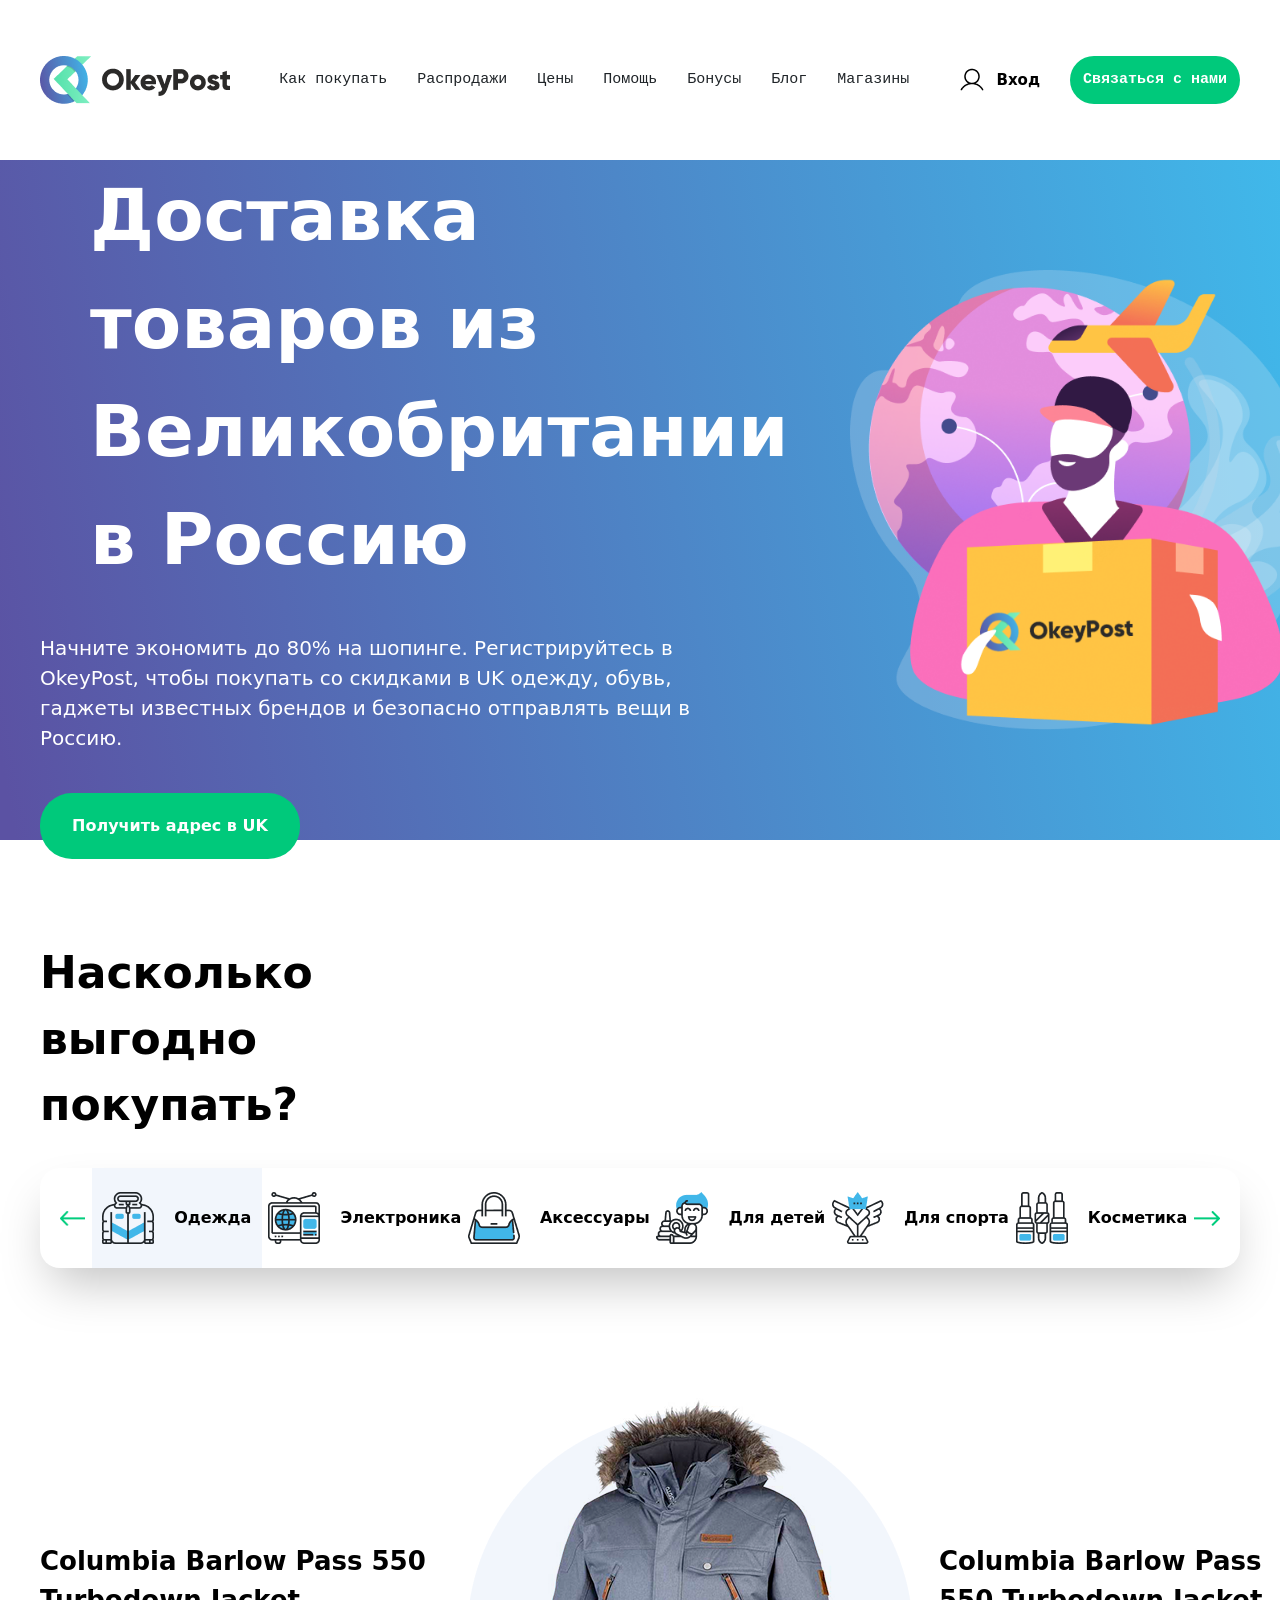
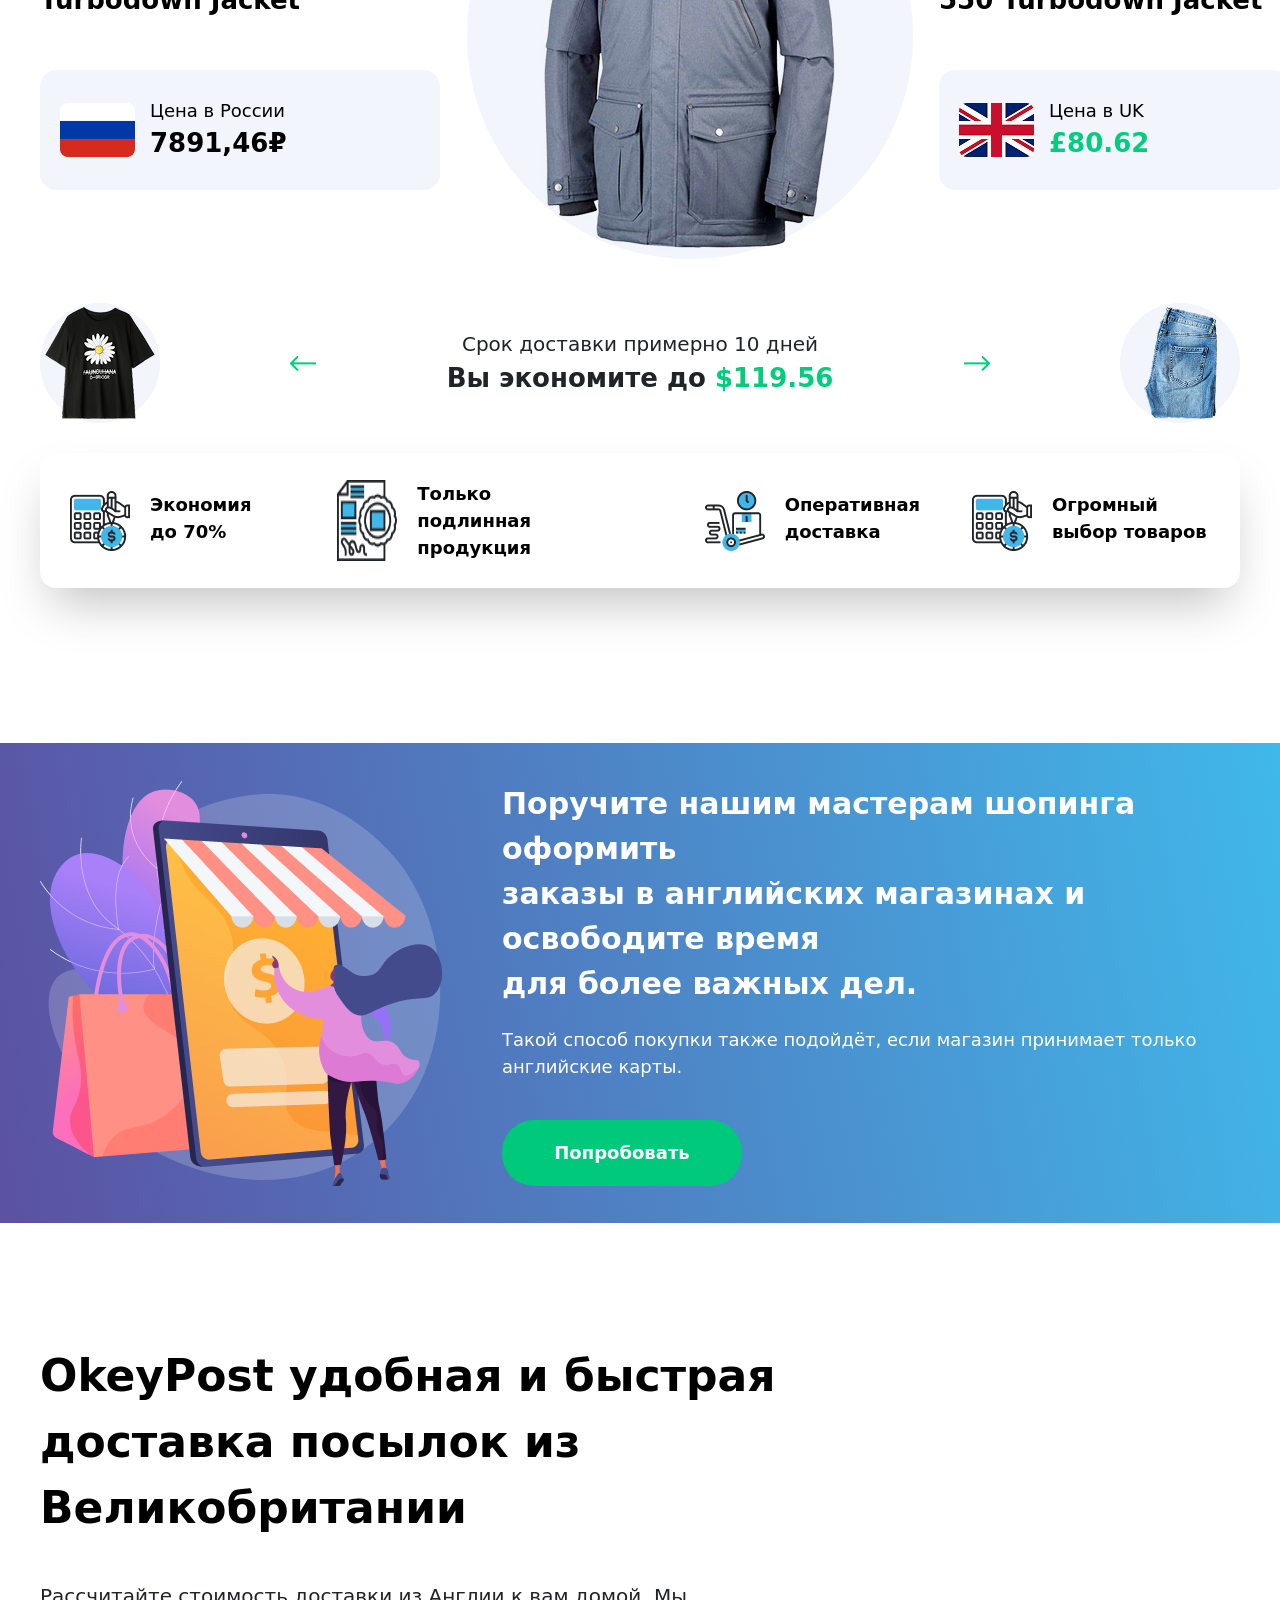
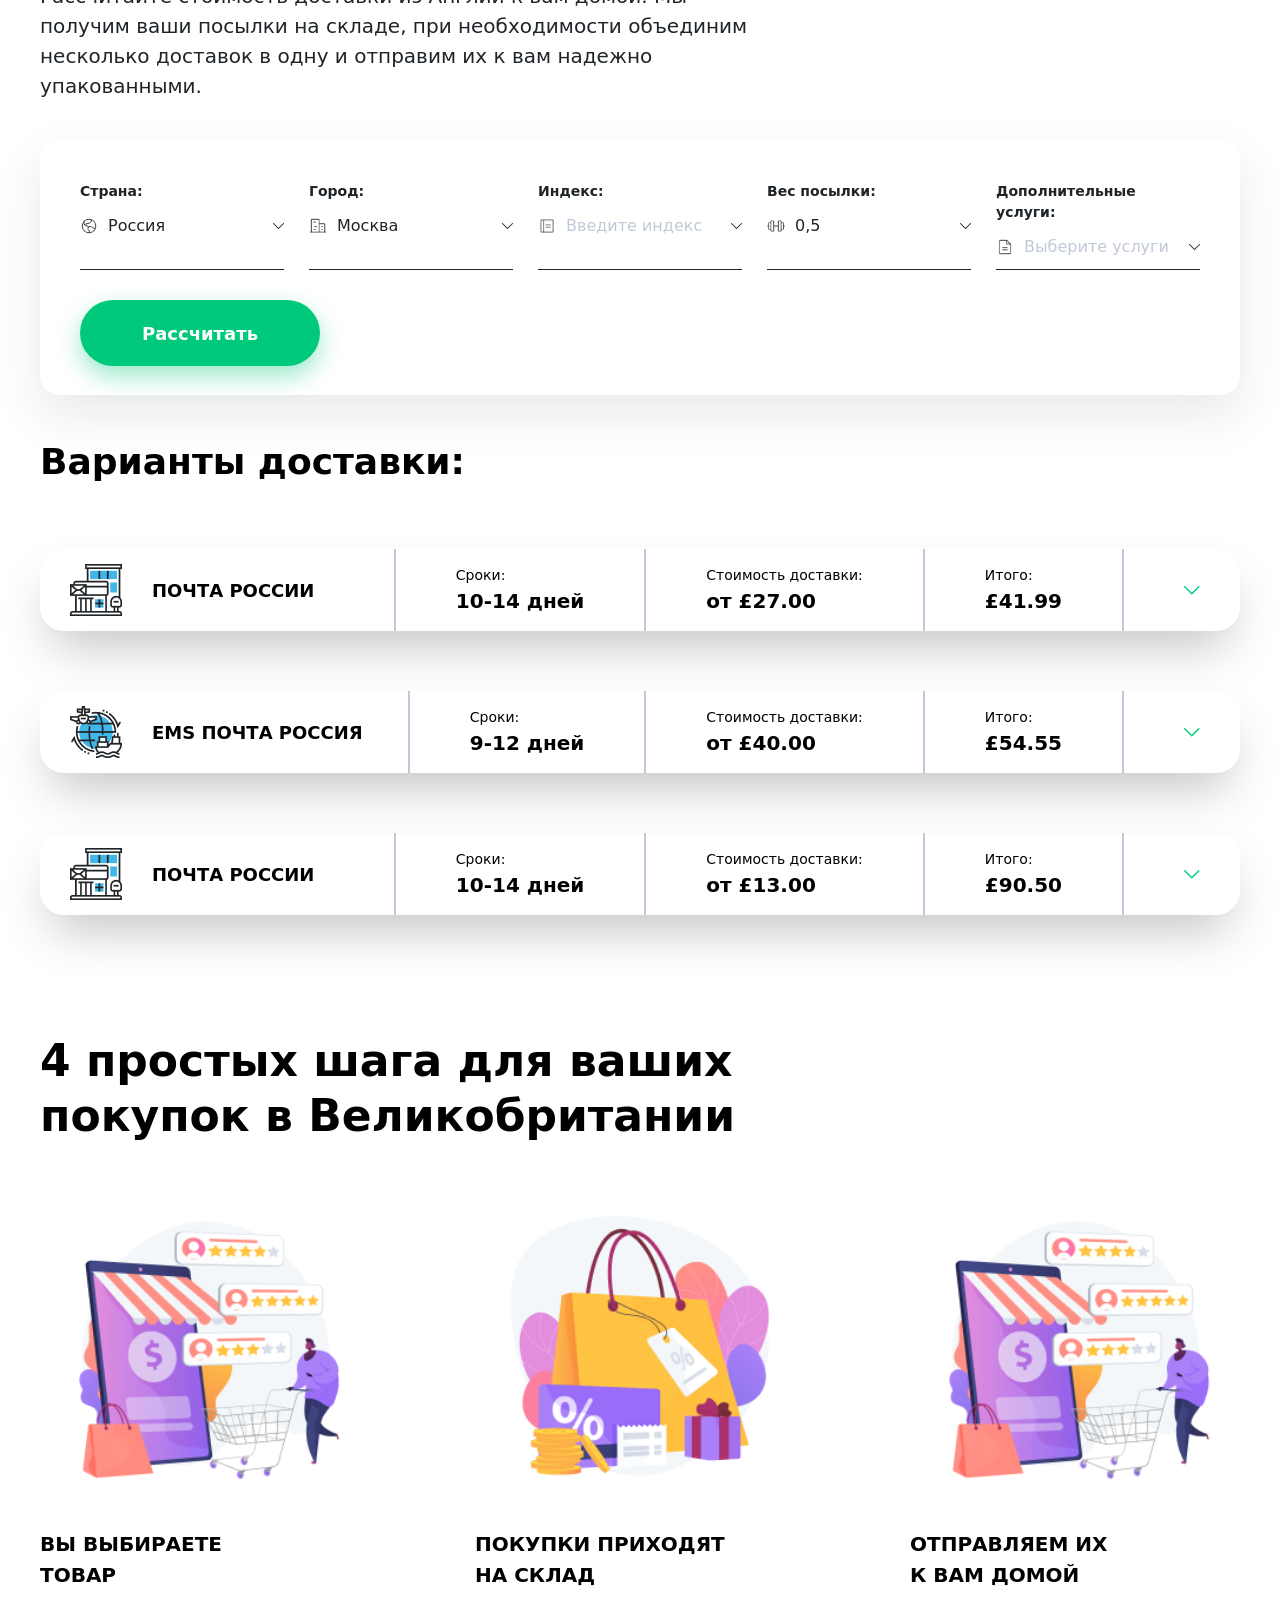
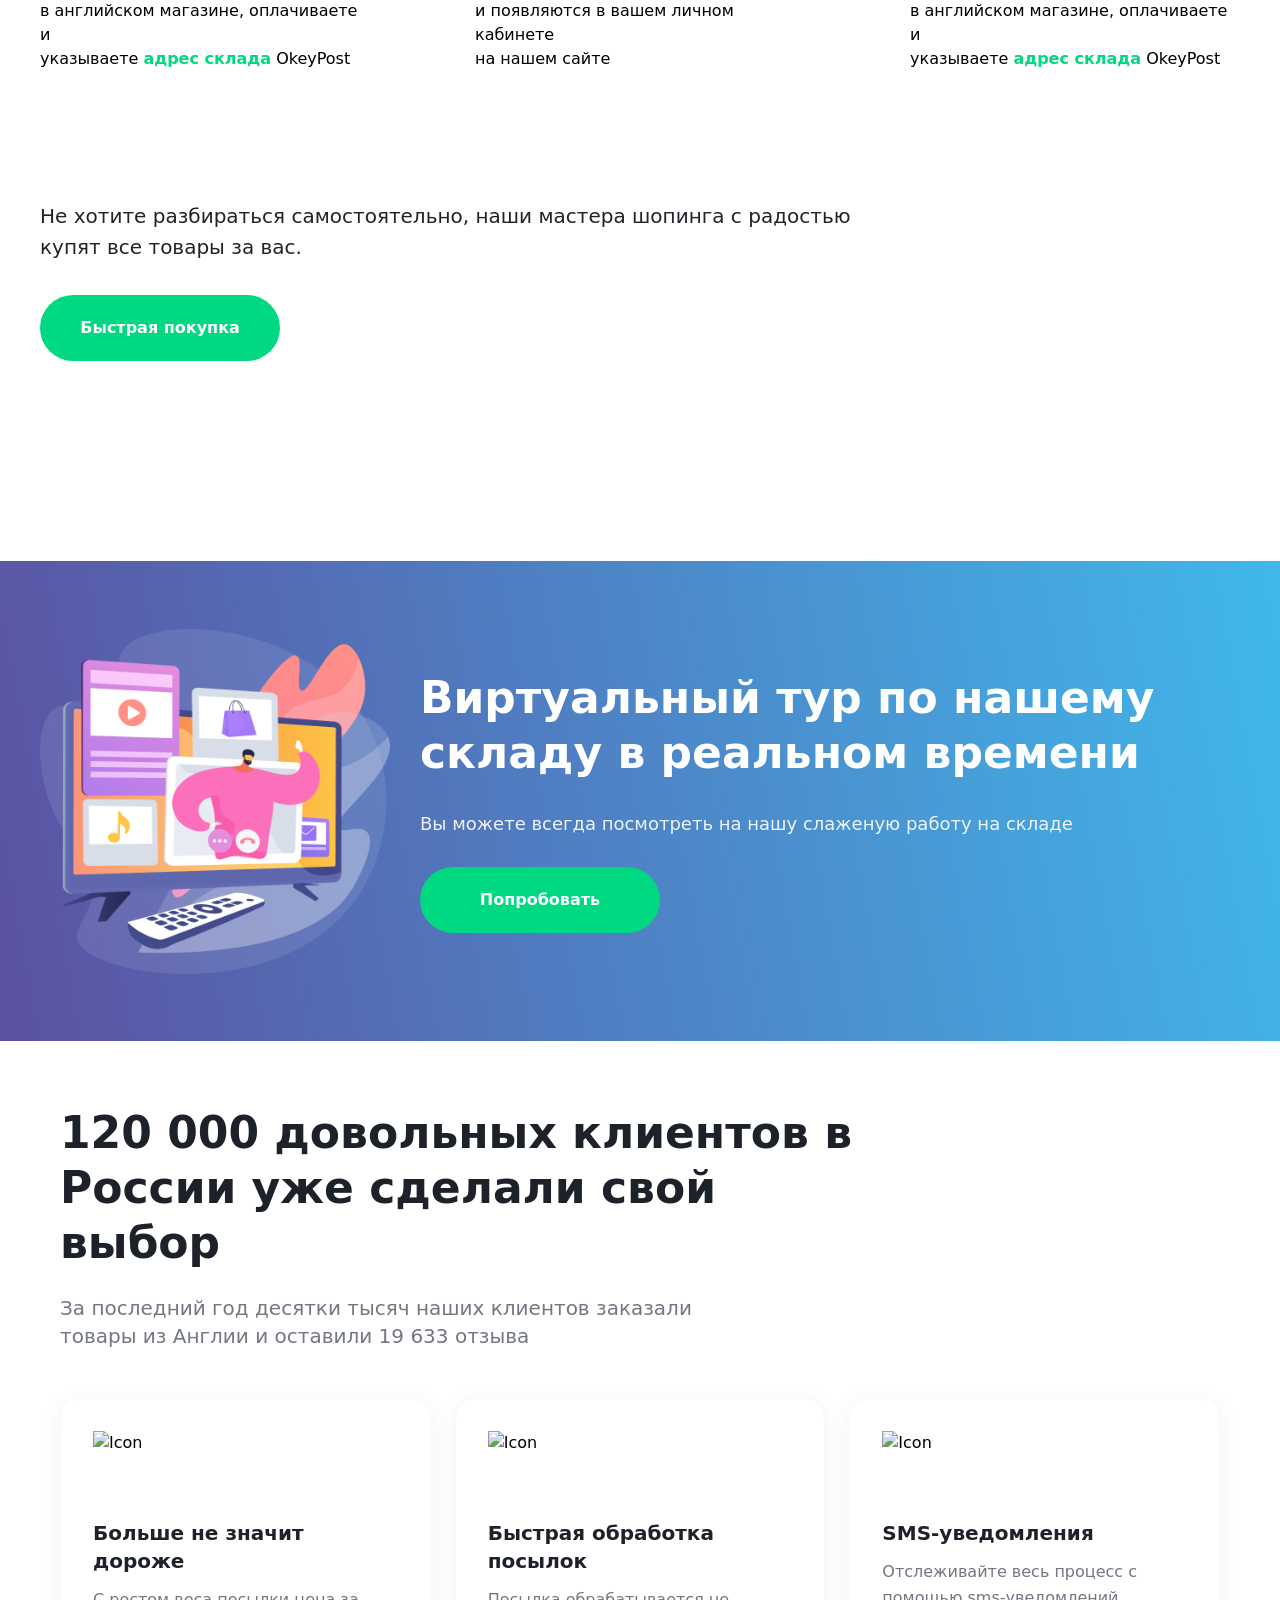
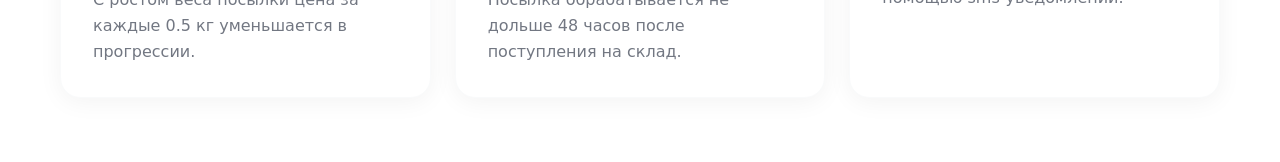
==== commit 5e1ec78f: "page1 sec8" ====
--- a/index.html
+++ b/index.html
@@ -315,9 +315,7 @@
         </div>
     </section>
     <section class="px-4">
-
-        <div class="lg:max-w-[1200px] mx-auto pt-12 lg:pt-[200px] flex flex-col gap-10 min-h-screen">
-
+        <div class="max-w-[1200px] mx-auto pt-12 lg:pt-[200px] flex flex-col gap-10 min-h-screen">
 
             <h1 class="text-3xl md:text-[44px] font-bold md:w-[695px] leading-tight">
                 4 простых шага для ваших покупок в Великобритании
@@ -366,27 +364,79 @@
                     Быстрая покупка
                 </button>
             </div>
+
         </div>
     </section>
     <section class="mt-20 md:mt-50 bg-[linear-gradient(79.63deg,#5B52A3_1.08%,#40B8EA_100%)] px-5 py-16 md:py-0">
-  <div class="w-full min-h-[480px] flex flex-col md:flex-row items-center justify-center gap-[30px] max-w-[1200px] m-auto">
+        <div
+            class="w-full min-h-[480px] flex flex-col md:flex-row items-center justify-center gap-[30px] max-w-[1200px] m-auto">
+
+            <div class="w-full max-w-[400px] md:max-w-none flex justify-center">
+                <img src="./Иллюстрация (4).png" alt="Warehouse Illustration" class="w-full h-auto object-contain">
+            </div>
+
+            <aside class="flex flex-col gap-6 md:gap-[30px] text-center md:text-left items-center md:items-start">
+                <h1 class="text-3xl md:text-[44px] text-white font-bold max-w-full md:w-[820px] leading-tight">
+                    Виртуальный тур по нашему складу в реальном времени
+                </h1>
+                <p class="text-white text-base md:text-[18px] opacity-90">
+                    Вы можете всегда посмотреть на нашу слаженую работу на складе
+                </p>
+                <button
+                    class="w-full sm:w-[240px] h-[66px] rounded-full bg-[#00D981] text-white font-bold transition-transform hover:scale-105 active:scale-95">
+                    Попробовать
+                </button>
+            </aside>
+        </div>
+    </section>
+    <section class="max-w-[1200px] mx-auto px-5 py-16 font-sans">
+  <div class="mb-12">
+    <h2 class="text-[32px] md:text-[44px] font-bold text-[#1D2129] leading-tight mb-6 max-w-[800px]">
+      120 000 довольных клиентов в России уже сделали свой выбор
+    </h2>
+    <p class="text-[#727782] text-lg md:text-xl max-w-[700px]">
+      За последний год десятки тысяч наших клиентов заказали товары из Англии и оставили 19 633 отзыва
+    </p>
+  </div>
+
+  <div class="grid grid-cols-1 md:grid-cols-3 gap-6">
     
-    <div class="w-full max-w-[400px] md:max-w-none flex justify-center">
-      <img src="./Иллюстрация (4).png" alt="Warehouse Illustration" class="w-full h-auto object-contain">
+    <div class="bg-white p-8 rounded-[20px] shadow-[0_4px_25px_rgba(0,0,0,0.05)] border border-gray-50 flex flex-col gap-6">
+      <div class="w-16 h-16 flex items-center justify-start">
+        <img src="./Иконка (11).png" alt="Icon" class="h-full object-contain">
+      </div>
+      <div>
+        <h3 class="text-xl font-bold text-[#1D2129] mb-3">Больше не значит дороже</h3>
+        <p class="text-[#727782] leading-relaxed">
+          С ростом веса посылки цена за каждые 0.5 кг уменьшается в прогрессии.
+        </p>
+      </div>
     </div>
 
-    <aside class="flex flex-col gap-6 md:gap-[30px] text-center md:text-left items-center md:items-start">
-      <h1 class="text-3xl md:text-[44px] text-white font-bold max-w-full md:w-[820px] leading-tight">
-        Виртуальный тур по нашему складу в реальном времени
-      </h1>
-      <p class="text-white text-base md:text-[18px] opacity-90">
-        Вы можете всегда посмотреть на нашу слаженую работу на складе
-      </p>
-      <button class="w-full sm:w-[240px] h-[66px] rounded-full bg-[#00D981] text-white font-bold transition-transform hover:scale-105 active:scale-95">
-        Попробовать
-      </button>
-    </aside>
-    
+    <div class="bg-white p-8 rounded-[20px] shadow-[0_4px_25px_rgba(0,0,0,0.05)] border border-gray-50 flex flex-col gap-6">
+      <div class="w-16 h-16 flex items-center justify-start">
+        <img src="./Иконка (12).png" alt="Icon" class="h-full object-contain">
+      </div>
+      <div>
+        <h3 class="text-xl font-bold text-[#1D2129] mb-3">Быстрая обработка посылок</h3>
+        <p class="text-[#727782] leading-relaxed">
+          Посылка обрабатывается не дольше 48 часов после поступления на склад.
+        </p>
+      </div>
+    </div>
+
+    <div class="bg-white p-8 rounded-[20px] shadow-[0_4px_25px_rgba(0,0,0,0.05)] border border-gray-50 flex flex-col gap-6">
+      <div class="w-16 h-16 flex items-center justify-start">
+        <img src="./Иконка (13).png" alt="Icon" class="h-full object-contain">
+      </div>
+      <div>
+        <h3 class="text-xl font-bold text-[#1D2129] mb-3">SMS-уведомления</h3>
+        <p class="text-[#727782] leading-relaxed">
+          Отслеживайте весь процесс с помощью sms-уведомлений.
+        </p>
+      </div>
+    </div>
+
   </div>
 </section>
 </body>
--- a/src/output.css
+++ b/src/output.css
@@ -25,6 +25,8 @@
     --text-base--line-height: calc(1.5 / 1);
     --text-lg: 1.125rem;
     --text-lg--line-height: calc(1.75 / 1.125);
+    --text-xl: 1.25rem;
+    --text-xl--line-height: calc(1.75 / 1.25);
     --text-2xl: 1.5rem;
     --text-2xl--line-height: calc(2 / 1.5);
     --text-3xl: 1.875rem;
@@ -35,6 +37,7 @@
     --tracking-tight: -0.025em;
     --tracking-wide: 0.025em;
     --leading-tight: 1.25;
+    --leading-relaxed: 1.625;
     --radius-xl: 0.75rem;
     --radius-2xl: 1rem;
     --radius-3xl: 1.5rem;
@@ -260,12 +263,21 @@
   .mb-2 {
     margin-bottom: calc(var(--spacing) * 2);
   }
+  .mb-3 {
+    margin-bottom: calc(var(--spacing) * 3);
+  }
   .mb-4 {
     margin-bottom: calc(var(--spacing) * 4);
   }
+  .mb-6 {
+    margin-bottom: calc(var(--spacing) * 6);
+  }
   .mb-8 {
     margin-bottom: calc(var(--spacing) * 8);
   }
+  .mb-12 {
+    margin-bottom: calc(var(--spacing) * 12);
+  }
   .ml-0 {
     margin-left: calc(var(--spacing) * 0);
   }
@@ -287,6 +299,9 @@
   .table {
     display: table;
   }
+  .h-16 {
+    height: calc(var(--spacing) * 16);
+  }
   .h-64 {
     height: calc(var(--spacing) * 64);
   }
@@ -371,6 +386,9 @@
   .min-h-screen {
     min-height: 100vh;
   }
+  .w-16 {
+    width: calc(var(--spacing) * 16);
+  }
   .w-\[0\.5px\] {
     width: 0.5px;
   }
@@ -451,6 +469,12 @@
   }
   .max-w-\[400px\] {
     max-width: 400px;
+  }
+  .max-w-\[700px\] {
+    max-width: 700px;
+  }
+  .max-w-\[800px\] {
+    max-width: 800px;
   }
   .max-w-\[1200px\] {
     max-width: 1200px;
@@ -585,6 +609,9 @@
   .border-\[\#C0C9D7\] {
     border-color: #C0C9D7;
   }
+  .border-gray-50 {
+    border-color: var(--color-gray-50);
+  }
   .bg-\[\#00C97B\] {
     background-color: #00C97B;
   }
@@ -628,6 +655,9 @@
   .p-6 {
     padding: calc(var(--spacing) * 6);
   }
+  .p-8 {
+    padding: calc(var(--spacing) * 8);
+  }
   .p-\[40px\] {
     padding: 40px;
   }
@@ -666,6 +696,9 @@
   }
   .font-mono {
     font-family: var(--font-mono);
+  }
+  .font-sans {
+    font-family: var(--font-sans);
   }
   .text-3xl {
     font-size: var(--text-3xl);
@@ -683,6 +716,10 @@
     font-size: var(--text-sm);
     line-height: var(--tw-leading, var(--text-sm--line-height));
   }
+  .text-xl {
+    font-size: var(--text-xl);
+    line-height: var(--tw-leading, var(--text-xl--line-height));
+  }
   .text-\[14px\] {
     font-size: 14px;
   }
@@ -707,11 +744,18 @@
   .text-\[30px\] {
     font-size: 30px;
   }
+  .text-\[32px\] {
+    font-size: 32px;
+  }
   .text-\[36px\] {
     font-size: 36px;
   }
   .text-\[44px\] {
     font-size: 44px;
+  }
+  .leading-relaxed {
+    --tw-leading: var(--leading-relaxed);
+    line-height: var(--leading-relaxed);
   }
   .leading-tight {
     --tw-leading: var(--leading-tight);
@@ -742,8 +786,14 @@
   .text-\[\#01CD7D\] {
     color: #01CD7D;
   }
+  .text-\[\#1D2129\] {
+    color: #1D2129;
+  }
   .text-\[\#1F2428\] {
     color: #1F2428;
+  }
+  .text-\[\#727782\] {
+    color: #727782;
   }
   .text-\[\#fff\] {
     color: #fff;
@@ -777,6 +827,10 @@
   }
   .shadow-2xl {
     --tw-shadow: 0 25px 50px -12px var(--tw-shadow-color, rgb(0 0 0 / 0.25));
+    box-shadow: var(--tw-inset-shadow), var(--tw-inset-ring-shadow), var(--tw-ring-offset-shadow), var(--tw-ring-shadow), var(--tw-shadow);
+  }
+  .shadow-\[0_4px_25px_rgba\(0\,0\,0\,0\.05\)\] {
+    --tw-shadow: 0 4px 25px var(--tw-shadow-color, rgba(0,0,0,0.05));
     box-shadow: var(--tw-inset-shadow), var(--tw-inset-ring-shadow), var(--tw-ring-offset-shadow), var(--tw-ring-shadow), var(--tw-shadow);
   }
   .shadow-\[0px_10px_25px_rgba\(0\,201\,123\,0\.4\)\] {
@@ -956,6 +1010,11 @@
       rotate: 0deg;
     }
   }
+  .md\:grid-cols-3 {
+    @media (width >= 48rem) {
+      grid-template-columns: repeat(3, minmax(0, 1fr));
+    }
+  }
   .md\:grid-cols-5 {
     @media (width >= 48rem) {
       grid-template-columns: repeat(5, minmax(0, 1fr));
@@ -1020,6 +1079,12 @@
     @media (width >= 48rem) {
       font-size: var(--text-base);
       line-height: var(--tw-leading, var(--text-base--line-height));
+    }
+  }
+  .md\:text-xl {
+    @media (width >= 48rem) {
+      font-size: var(--text-xl);
+      line-height: var(--tw-leading, var(--text-xl--line-height));
     }
   }
   .md\:text-\[18px\] {
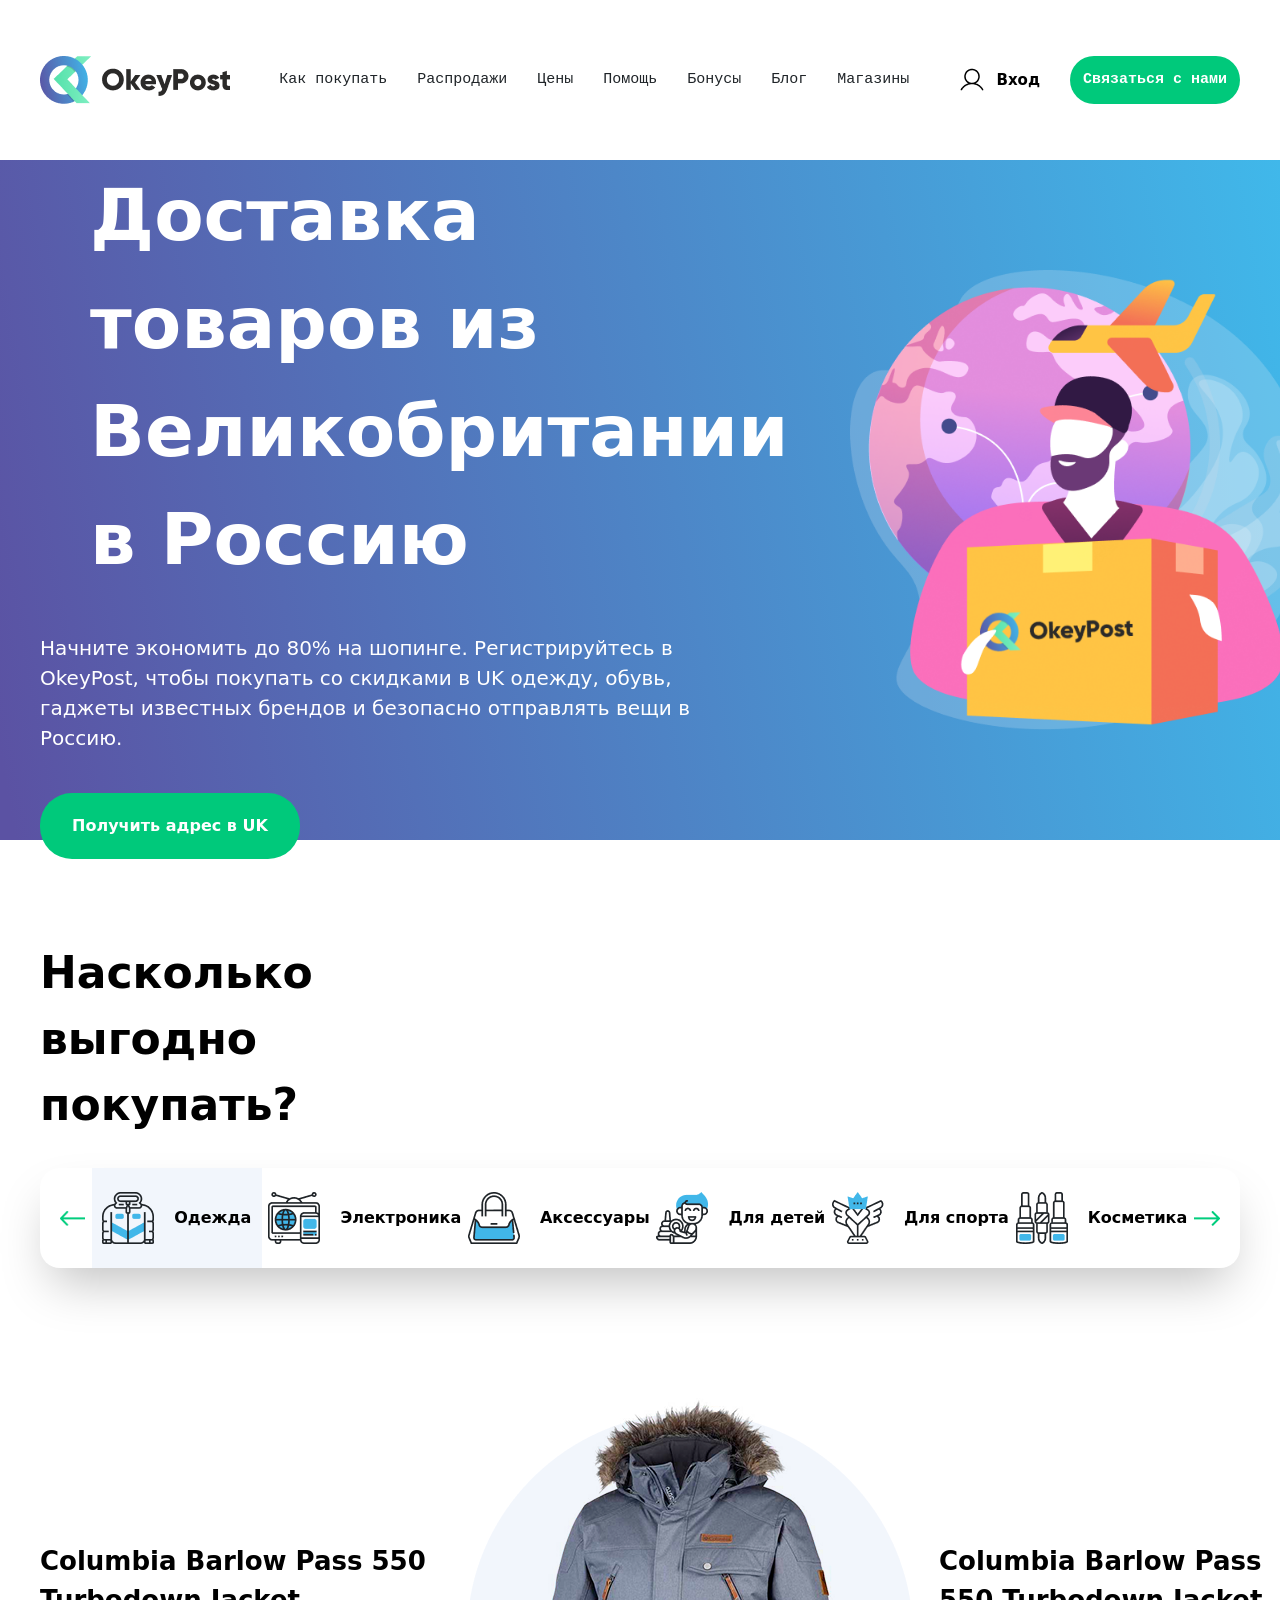
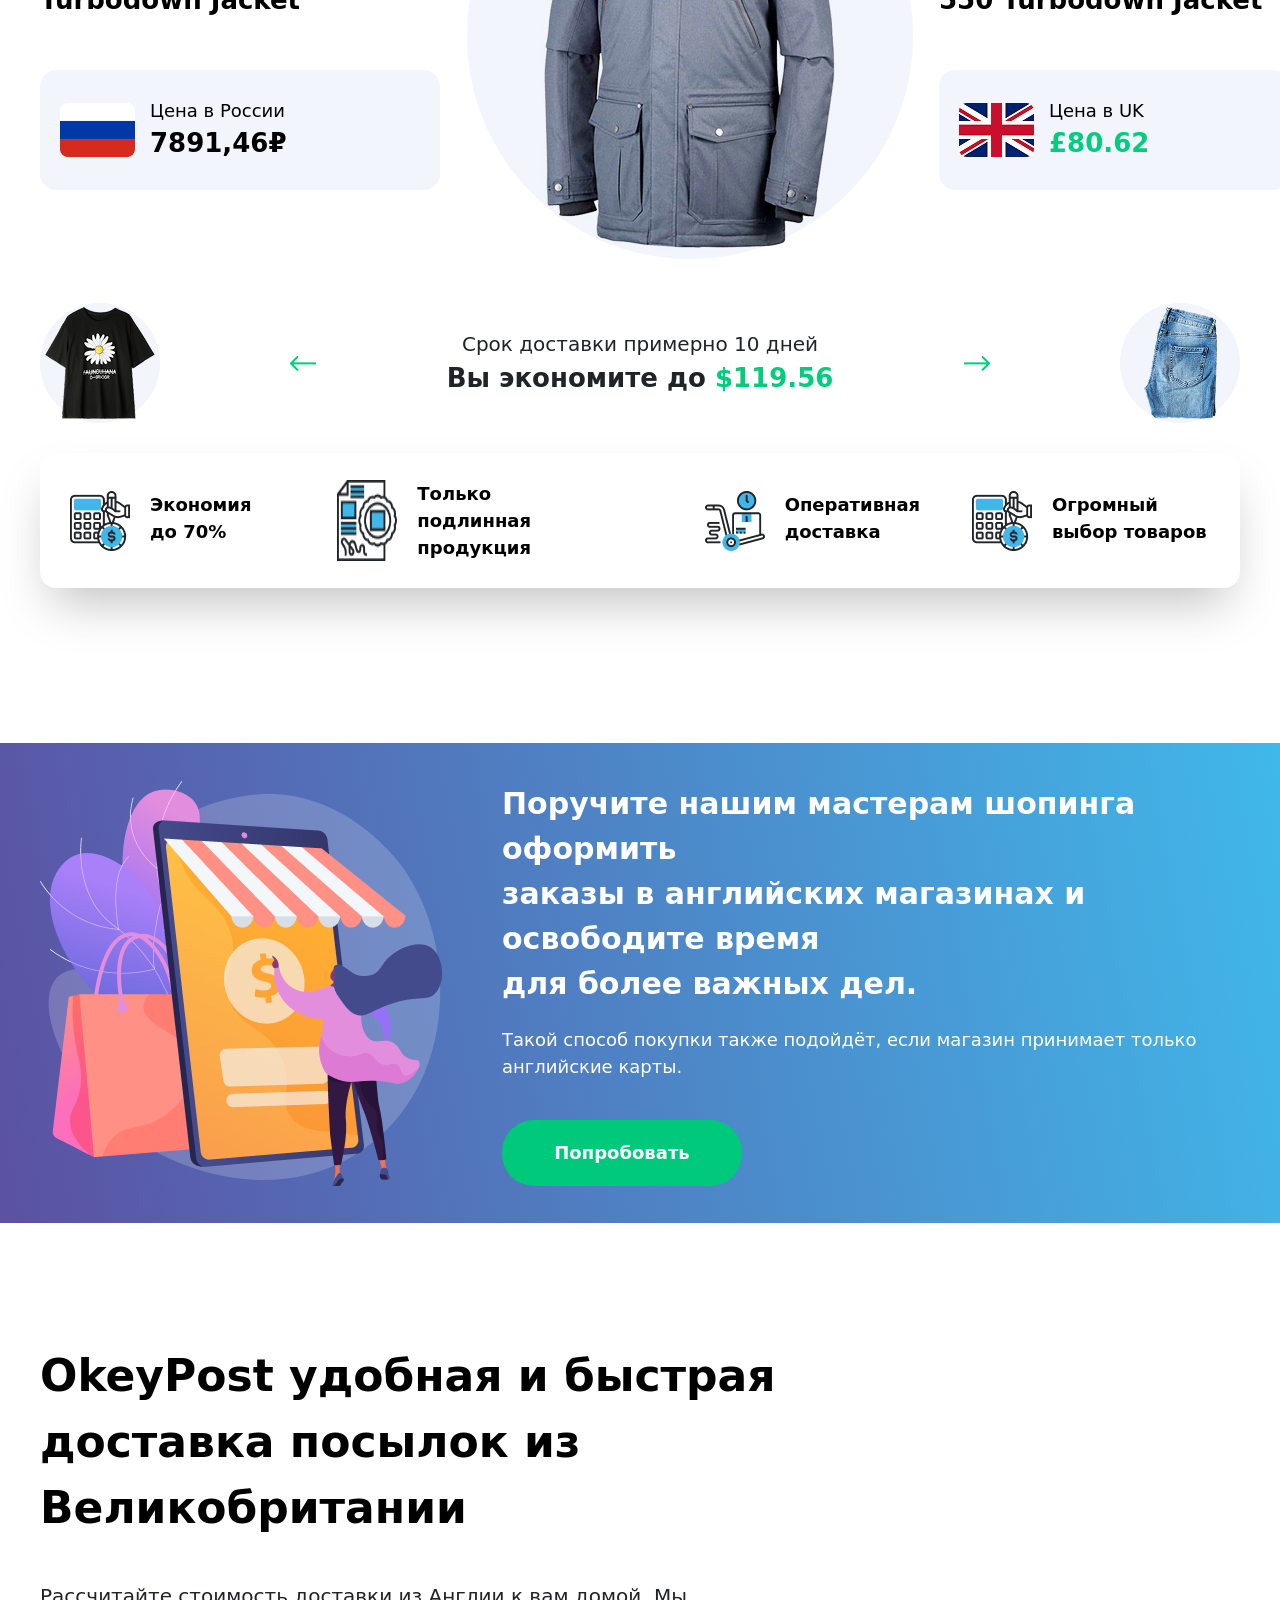
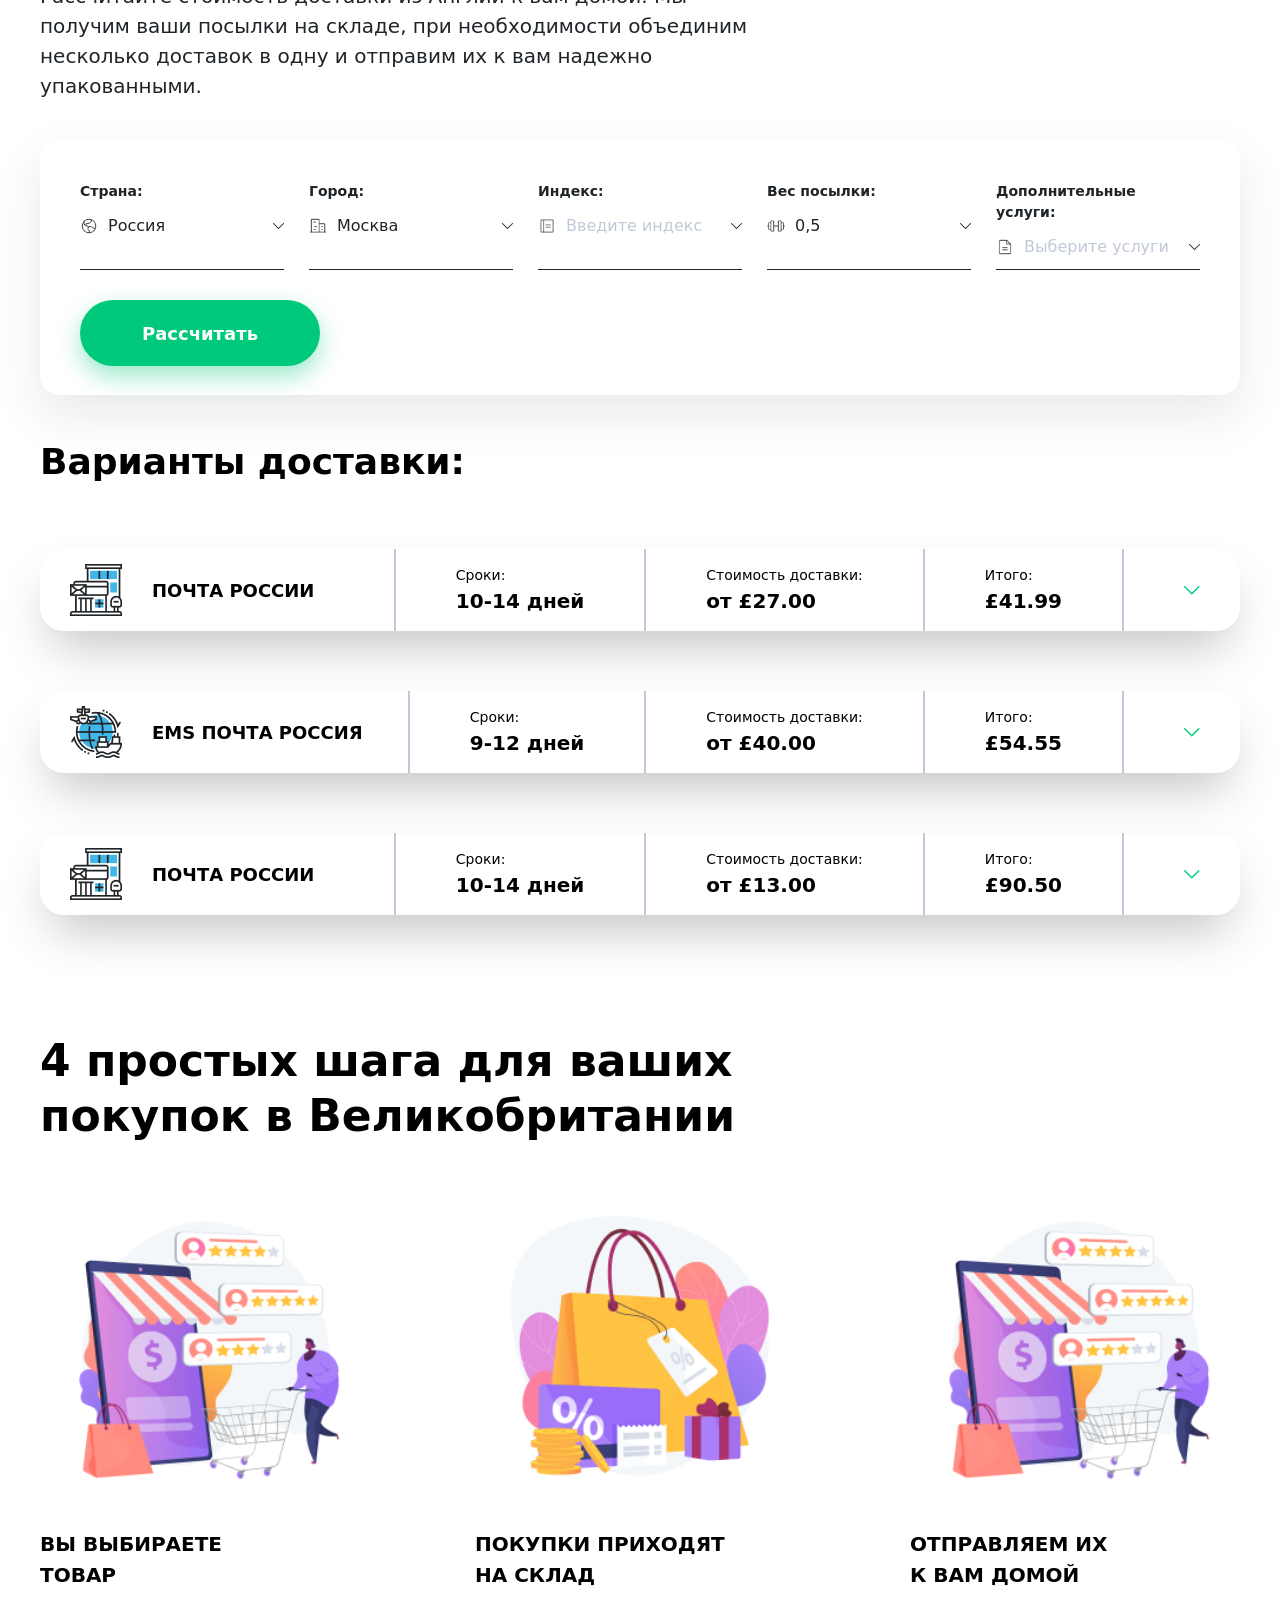
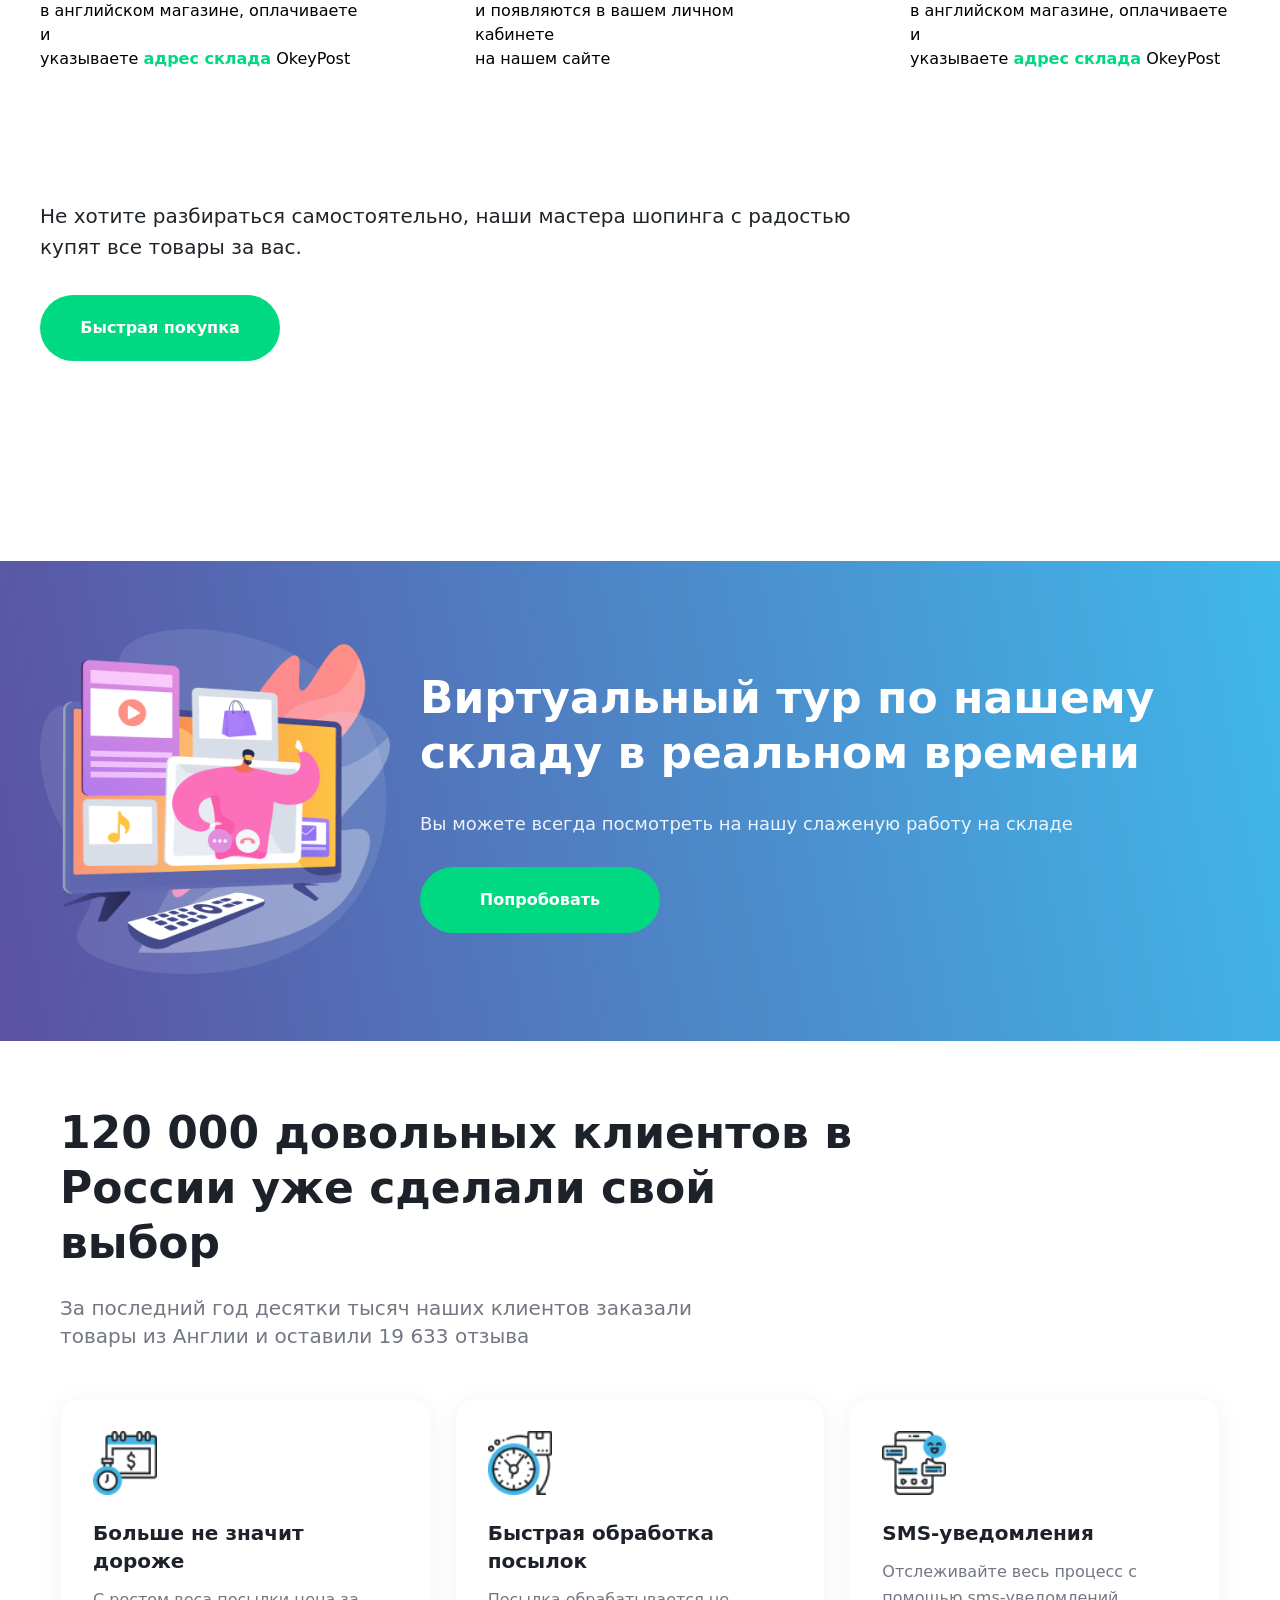
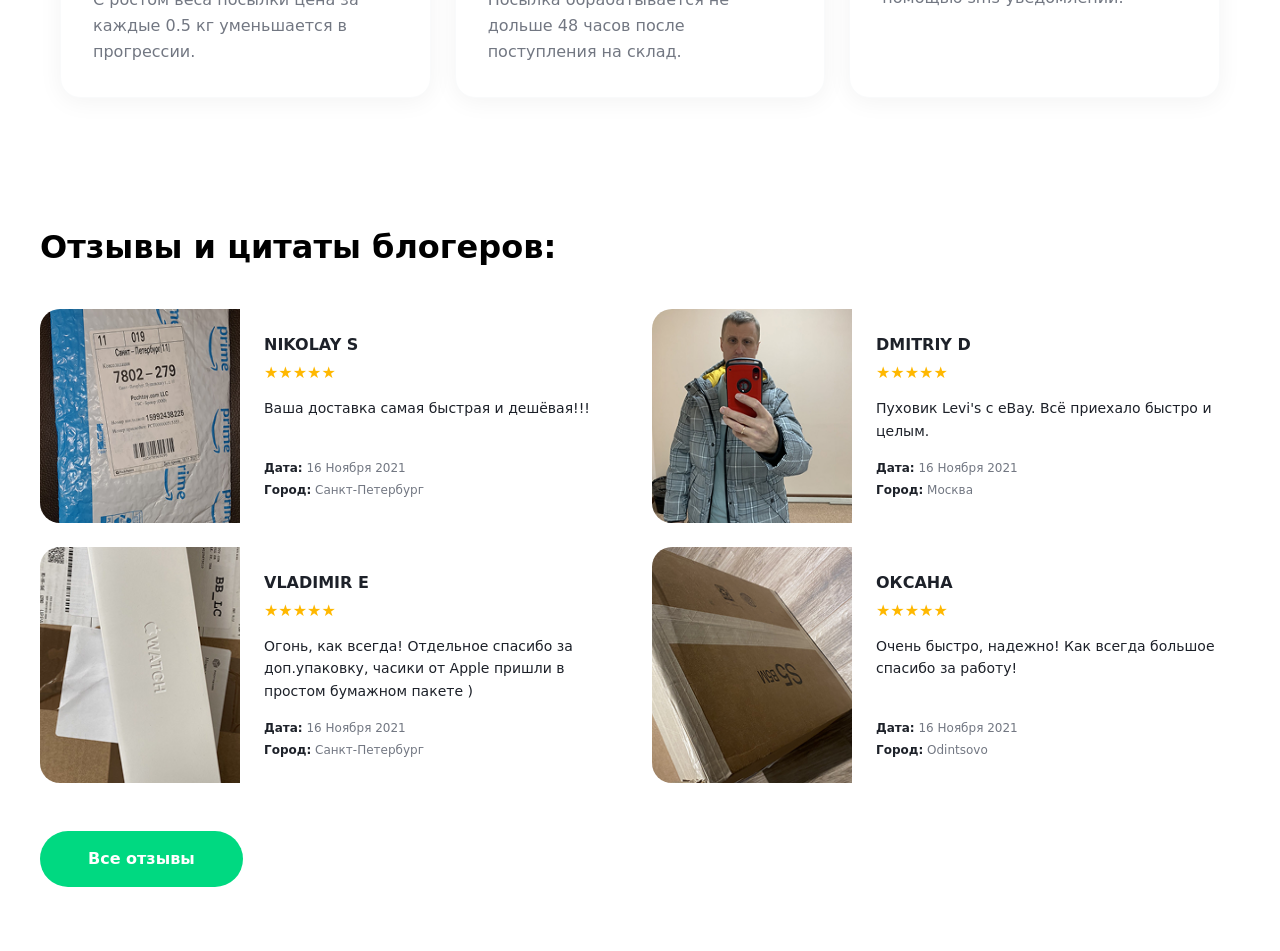
==== commit bd1aa3e2: "page1 sec9" ====
--- a/index.html
+++ b/index.html
@@ -315,7 +315,9 @@
         </div>
     </section>
     <section class="px-4">
-        <div class="max-w-[1200px] mx-auto pt-12 lg:pt-[200px] flex flex-col gap-10 min-h-screen">
+
+        <div class="lg:max-w-[1200px] mx-auto pt-12 lg:pt-[200px] flex flex-col gap-10 min-h-screen">
+
 
             <h1 class="text-3xl md:text-[44px] font-bold md:w-[695px] leading-tight">
                 4 простых шага для ваших покупок в Великобритании
@@ -364,7 +366,6 @@
                     Быстрая покупка
                 </button>
             </div>
-
         </div>
     </section>
     <section class="mt-20 md:mt-50 bg-[linear-gradient(79.63deg,#5B52A3_1.08%,#40B8EA_100%)] px-5 py-16 md:py-0">
@@ -390,55 +391,155 @@
         </div>
     </section>
     <section class="max-w-[1200px] mx-auto px-5 py-16 font-sans">
-  <div class="mb-12">
-    <h2 class="text-[32px] md:text-[44px] font-bold text-[#1D2129] leading-tight mb-6 max-w-[800px]">
-      120 000 довольных клиентов в России уже сделали свой выбор
-    </h2>
-    <p class="text-[#727782] text-lg md:text-xl max-w-[700px]">
-      За последний год десятки тысяч наших клиентов заказали товары из Англии и оставили 19 633 отзыва
-    </p>
-  </div>
-
-  <div class="grid grid-cols-1 md:grid-cols-3 gap-6">
-    
-    <div class="bg-white p-8 rounded-[20px] shadow-[0_4px_25px_rgba(0,0,0,0.05)] border border-gray-50 flex flex-col gap-6">
-      <div class="w-16 h-16 flex items-center justify-start">
-        <img src="./Иконка (11).png" alt="Icon" class="h-full object-contain">
-      </div>
-      <div>
-        <h3 class="text-xl font-bold text-[#1D2129] mb-3">Больше не значит дороже</h3>
-        <p class="text-[#727782] leading-relaxed">
-          С ростом веса посылки цена за каждые 0.5 кг уменьшается в прогрессии.
-        </p>
-      </div>
-    </div>
-
-    <div class="bg-white p-8 rounded-[20px] shadow-[0_4px_25px_rgba(0,0,0,0.05)] border border-gray-50 flex flex-col gap-6">
-      <div class="w-16 h-16 flex items-center justify-start">
-        <img src="./Иконка (12).png" alt="Icon" class="h-full object-contain">
-      </div>
-      <div>
-        <h3 class="text-xl font-bold text-[#1D2129] mb-3">Быстрая обработка посылок</h3>
-        <p class="text-[#727782] leading-relaxed">
-          Посылка обрабатывается не дольше 48 часов после поступления на склад.
-        </p>
-      </div>
-    </div>
-
-    <div class="bg-white p-8 rounded-[20px] shadow-[0_4px_25px_rgba(0,0,0,0.05)] border border-gray-50 flex flex-col gap-6">
-      <div class="w-16 h-16 flex items-center justify-start">
-        <img src="./Иконка (13).png" alt="Icon" class="h-full object-contain">
-      </div>
-      <div>
-        <h3 class="text-xl font-bold text-[#1D2129] mb-3">SMS-уведомления</h3>
-        <p class="text-[#727782] leading-relaxed">
-          Отслеживайте весь процесс с помощью sms-уведомлений.
-        </p>
-      </div>
-    </div>
-
-  </div>
-</section>
+        <div class="mb-12">
+            <h2 class="text-[32px] md:text-[44px] font-bold text-[#1D2129] leading-tight mb-6 max-w-[800px]">
+                120 000 довольных клиентов в России уже сделали свой выбор
+            </h2>
+            <p class="text-[#727782] text-lg md:text-xl max-w-[700px]">
+                За последний год десятки тысяч наших клиентов заказали товары из Англии и оставили 19 633 отзыва
+            </p>
+        </div>
+
+        <div class="grid grid-cols-1 md:grid-cols-3 gap-6">
+
+            <div
+                class="bg-white p-8 rounded-[20px] shadow-[0_4px_25px_rgba(0,0,0,0.05)] border border-gray-50 flex flex-col gap-6">
+                <div class="w-16 h-16 flex items-center justify-start">
+                    <img src="./Иконка (11).png" alt="Icon" class="h-full object-contain">
+                </div>
+                <div>
+                    <h3 class="text-xl font-bold text-[#1D2129] mb-3">Больше не значит дороже</h3>
+                    <p class="text-[#727782] leading-relaxed">
+                        С ростом веса посылки цена за каждые 0.5 кг уменьшается в прогрессии.
+                    </p>
+                </div>
+            </div>
+
+            <div
+                class="bg-white p-8 rounded-[20px] shadow-[0_4px_25px_rgba(0,0,0,0.05)] border border-gray-50 flex flex-col gap-6">
+                <div class="w-16 h-16 flex items-center justify-start">
+                    <img src="./Иконка (12).png" alt="Icon" class="h-full object-contain">
+                </div>
+                <div>
+                    <h3 class="text-xl font-bold text-[#1D2129] mb-3">Быстрая обработка посылок</h3>
+                    <p class="text-[#727782] leading-relaxed">
+                        Посылка обрабатывается не дольше 48 часов после поступления на склад.
+                    </p>
+                </div>
+            </div>
+
+            <div
+                class="bg-white p-8 rounded-[20px] shadow-[0_4px_25px_rgba(0,0,0,0.05)] border border-gray-50 flex flex-col gap-6">
+                <div class="w-16 h-16 flex items-center justify-start">
+                    <img src="./Иконка (13).png" alt="Icon" class="h-full object-contain">
+                </div>
+                <div>
+                    <h3 class="text-xl font-bold text-[#1D2129] mb-3">SMS-уведомления</h3>
+                    <p class="text-[#727782] leading-relaxed">
+                        Отслеживайте весь процесс с помощью sms-уведомлений.
+                    </p>
+                </div>
+            </div>
+
+        </div>
+    </section>
+    <section class="bg-[#fff    ] py-16 px-5 font-sans">
+        <div class="max-w-[1200px] mx-auto">
+
+            <h2 class="text-black text-2xl md:text-[32px] font-bold mb-10">
+                Отзывы и цитаты блогеров:
+            </h2>
+
+            <div class="grid grid-cols-1 lg:grid-cols-2 gap-6 mb-12">
+
+                <div class="bg-white rounded-[20px] overflow-hidden flex flex-col sm:flex-row h-full">
+                    <div class="sm:w-[200px] h-[240px] sm:h-auto shrink-0">
+                        <img src="./фон (2).png" alt="Review" class="w-full h-full object-cover">
+                    </div>
+                    <div class="p-6 flex flex-col justify-between">
+                        <div>
+                            <h3 class="font-bold text-[#1D2129] uppercase mb-1">Nikolay S</h3>
+                            <div class="flex text-[#FFB800] mb-3">★★★★★</div>
+                            <p class="text-[#1D2129] text-sm leading-relaxed mb-4">
+                                Ваша доставка самая быстрая и дешёвая!!!
+                            </p>
+                        </div>
+                        <div class="text-[12px] text-[#727782] space-y-1">
+                            <p><span class="font-bold text-[#1D2129]">Дата:</span> 16 Ноября 2021</p>
+                            <p><span class="font-bold text-[#1D2129]">Город:</span> Санкт-Петербург</p>
+                        </div>
+                    </div>
+                </div>
+
+                <div class="bg-white rounded-[20px] overflow-hidden flex flex-col sm:flex-row h-full">
+                    <div class="sm:w-[200px] h-[240px] sm:h-auto shrink-0">
+                        <img src="./фон (4).png" alt="Review" class="w-full h-full object-cover">
+                    </div>
+                    <div class="p-6 flex flex-col justify-between">
+                        <div>
+                            <h3 class="font-bold text-[#1D2129] uppercase mb-1">Dmitriy D</h3>
+                            <div class="flex text-[#FFB800] mb-3">★★★★★</div>
+                            <p class="text-[#1D2129] text-sm leading-relaxed mb-4">
+                                Пуховик Levi's с eBay. Всё приехало быстро и целым.
+                            </p>
+                        </div>
+                        <div class="text-[12px] text-[#727782] space-y-1">
+                            <p><span class="font-bold text-[#1D2129]">Дата:</span> 16 Ноября 2021</p>
+                            <p><span class="font-bold text-[#1D2129]">Город:</span> Москва</p>
+                        </div>
+                    </div>
+                </div>
+
+                <div class="bg-white rounded-[20px] overflow-hidden flex flex-col sm:flex-row h-full">
+                    <div class="sm:w-[200px] h-[240px] sm:h-auto shrink-0">
+                        <img src="./фон (3).png" alt="Review" class="w-full h-full object-cover">
+                    </div>
+                    <div class="p-6 flex flex-col justify-between">
+                        <div>
+                            <h3 class="font-bold text-[#1D2129] uppercase mb-1">Vladimir E</h3>
+                            <div class="flex text-[#FFB800] mb-3">★★★★★</div>
+                            <p class="text-[#1D2129] text-sm leading-relaxed mb-4">
+                                Огонь, как всегда! Отдельное спасибо за доп.упаковку, часики от Apple пришли в простом
+                                бумажном пакете )
+                            </p>
+                        </div>
+                        <div class="text-[12px] text-[#727782] space-y-1">
+                            <p><span class="font-bold text-[#1D2129]">Дата:</span> 16 Ноября 2021</p>
+                            <p><span class="font-bold text-[#1D2129]">Город:</span> Санкт-Петербург</p>
+                        </div>
+                    </div>
+                </div>
+
+                <div class="bg-white rounded-[20px] overflow-hidden flex flex-col sm:flex-row h-full">
+                    <div class="sm:w-[200px] h-[240px] sm:h-auto shrink-0">
+                        <img src="./фон (5).png" alt="Review" class="w-full h-full object-cover">
+                    </div>
+                    <div class="p-6 flex flex-col justify-between">
+                        <div>
+                            <h3 class="font-bold text-[#1D2129] uppercase mb-1">Оксана</h3>
+                            <div class="flex text-[#FFB800] mb-3">★★★★★</div>
+                            <p class="text-[#1D2129] text-sm leading-relaxed mb-4">
+                                Очень быстро, надежно! Как всегда большое спасибо за работу!
+                            </p>
+                        </div>
+                        <div class="text-[12px] text-[#727782] space-y-1">
+                            <p><span class="font-bold text-[#1D2129]">Дата:</span> 16 Ноября 2021</p>
+                            <p><span class="font-bold text-[#1D2129]">Город:</span> Odintsovo</p>
+                        </div>
+                    </div>
+                </div>
+
+            </div>
+
+            <div class="flex justify-start md:justify-start">
+                <button
+                    class="bg-[#00D981] hover:bg-[#00c272] text-white font-bold py-4 px-12 rounded-full transition-all">
+                    Все отзывы
+                </button>
+            </div>
+
+        </div>
+    </section>
 </body>
 
 </html>
--- a/src/output.css
+++ b/src/output.css
@@ -14,6 +14,7 @@
     --color-gray-300: oklch(87.2% 0.01 258.338);
     --color-gray-400: oklch(70.7% 0.022 261.325);
     --color-gray-800: oklch(27.8% 0.033 256.848);
+    --color-black: #000;
     --color-white: #fff;
     --spacing: 0.25rem;
     --container-5xl: 64rem;
@@ -260,6 +261,9 @@
   .mr-\[40px\] {
     margin-right: 40px;
   }
+  .mb-1 {
+    margin-bottom: calc(var(--spacing) * 1);
+  }
   .mb-2 {
     margin-bottom: calc(var(--spacing) * 2);
   }
@@ -275,6 +279,9 @@
   .mb-8 {
     margin-bottom: calc(var(--spacing) * 8);
   }
+  .mb-10 {
+    margin-bottom: calc(var(--spacing) * 10);
+  }
   .mb-12 {
     margin-bottom: calc(var(--spacing) * 12);
   }
@@ -335,6 +342,9 @@
   .h-\[135px\] {
     height: 135px;
   }
+  .h-\[240px\] {
+    height: 240px;
+  }
   .h-\[412px\] {
     height: 412px;
   }
@@ -565,6 +575,16 @@
   }
   .gap-\[60px\] {
     gap: 60px;
+  }
+  .space-y-1 {
+    :where(& > :not(:last-child)) {
+      --tw-space-y-reverse: 0;
+      margin-block-start: calc(calc(var(--spacing) * 1) * var(--tw-space-y-reverse));
+      margin-block-end: calc(calc(var(--spacing) * 1) * calc(1 - var(--tw-space-y-reverse)));
+    }
+  }
+  .overflow-hidden {
+    overflow: hidden;
   }
   .overflow-x-auto {
     overflow-x: auto;
@@ -624,8 +644,14 @@
   .bg-\[\#00\] {
     background-color: #00;
   }
+  .bg-\[\#050505\] {
+    background-color: #050505;
+  }
   .bg-\[\#F2F6FC\] {
     background-color: #F2F6FC;
+  }
+  .bg-\[\#fff\] {
+    background-color: #fff;
   }
   .bg-transparent {
     background-color: transparent;
@@ -652,6 +678,9 @@
   .object-contain {
     object-fit: contain;
   }
+  .object-cover {
+    object-fit: cover;
+  }
   .p-6 {
     padding: calc(var(--spacing) * 6);
   }
@@ -667,6 +696,12 @@
   .px-5 {
     padding-inline: calc(var(--spacing) * 5);
   }
+  .px-12 {
+    padding-inline: calc(var(--spacing) * 12);
+  }
+  .py-4 {
+    padding-block: calc(var(--spacing) * 4);
+  }
   .py-10 {
     padding-block: calc(var(--spacing) * 10);
   }
@@ -699,6 +734,10 @@
   }
   .font-sans {
     font-family: var(--font-sans);
+  }
+  .text-2xl {
+    font-size: var(--text-2xl);
+    line-height: var(--tw-leading, var(--text-2xl--line-height));
   }
   .text-3xl {
     font-size: var(--text-3xl);
@@ -720,6 +759,9 @@
     font-size: var(--text-xl);
     line-height: var(--tw-leading, var(--text-xl--line-height));
   }
+  .text-\[12px\] {
+    font-size: 12px;
+  }
   .text-\[14px\] {
     font-size: 14px;
   }
@@ -795,6 +837,9 @@
   .text-\[\#727782\] {
     color: #727782;
   }
+  .text-\[\#FFB800\] {
+    color: #FFB800;
+  }
   .text-\[\#fff\] {
     color: #fff;
   }
@@ -803,6 +848,9 @@
   }
   .text-\[white\] {
     color: white;
+  }
+  .text-black {
+    color: var(--color-black);
   }
   .text-white {
     color: var(--color-white);
@@ -885,6 +933,13 @@
       }
     }
   }
+  .hover\:bg-\[\#00c272\] {
+    &:hover {
+      @media (hover: hover) {
+        background-color: #00c272;
+      }
+    }
+  }
   .hover\:bg-\[\#1F2428\] {
     &:hover {
       @media (hover: hover) {
@@ -915,11 +970,26 @@
       scale: var(--tw-scale-x) var(--tw-scale-y);
     }
   }
+  .sm\:h-auto {
+    @media (width >= 40rem) {
+      height: auto;
+    }
+  }
+  .sm\:w-\[200px\] {
+    @media (width >= 40rem) {
+      width: 200px;
+    }
+  }
   .sm\:w-\[240px\] {
     @media (width >= 40rem) {
       width: 240px;
     }
   }
+  .sm\:flex-row {
+    @media (width >= 40rem) {
+      flex-direction: row;
+    }
+  }
   .md\:mt-50 {
     @media (width >= 48rem) {
       margin-top: calc(var(--spacing) * 50);
@@ -1033,6 +1103,11 @@
   .md\:items-start {
     @media (width >= 48rem) {
       align-items: flex-start;
+    }
+  }
+  .md\:justify-start {
+    @media (width >= 48rem) {
+      justify-content: flex-start;
     }
   }
   .md\:gap-4 {
@@ -1097,6 +1172,11 @@
       font-size: 20px;
     }
   }
+  .md\:text-\[32px\] {
+    @media (width >= 48rem) {
+      font-size: 32px;
+    }
+  }
   .md\:text-\[36px\] {
     @media (width >= 48rem) {
       font-size: 36px;
@@ -1167,6 +1247,11 @@
       max-width: 1200px;
     }
   }
+  .lg\:grid-cols-2 {
+    @media (width >= 64rem) {
+      grid-template-columns: repeat(2, minmax(0, 1fr));
+    }
+  }
   .lg\:flex-row {
     @media (width >= 64rem) {
       flex-direction: row;
@@ -1192,6 +1277,11 @@
       font-size: 72px;
     }
   }
+}
+@property --tw-space-y-reverse {
+  syntax: "*";
+  inherits: false;
+  initial-value: 0;
 }
 @property --tw-border-style {
   syntax: "*";
@@ -1351,6 +1441,7 @@
 @layer properties {
   @supports ((-webkit-hyphens: none) and (not (margin-trim: inline))) or ((-moz-orient: inline) and (not (color:rgb(from red r g b)))) {
     *, ::before, ::after, ::backdrop {
+      --tw-space-y-reverse: 0;
       --tw-border-style: solid;
       --tw-leading: initial;
       --tw-font-weight: initial;
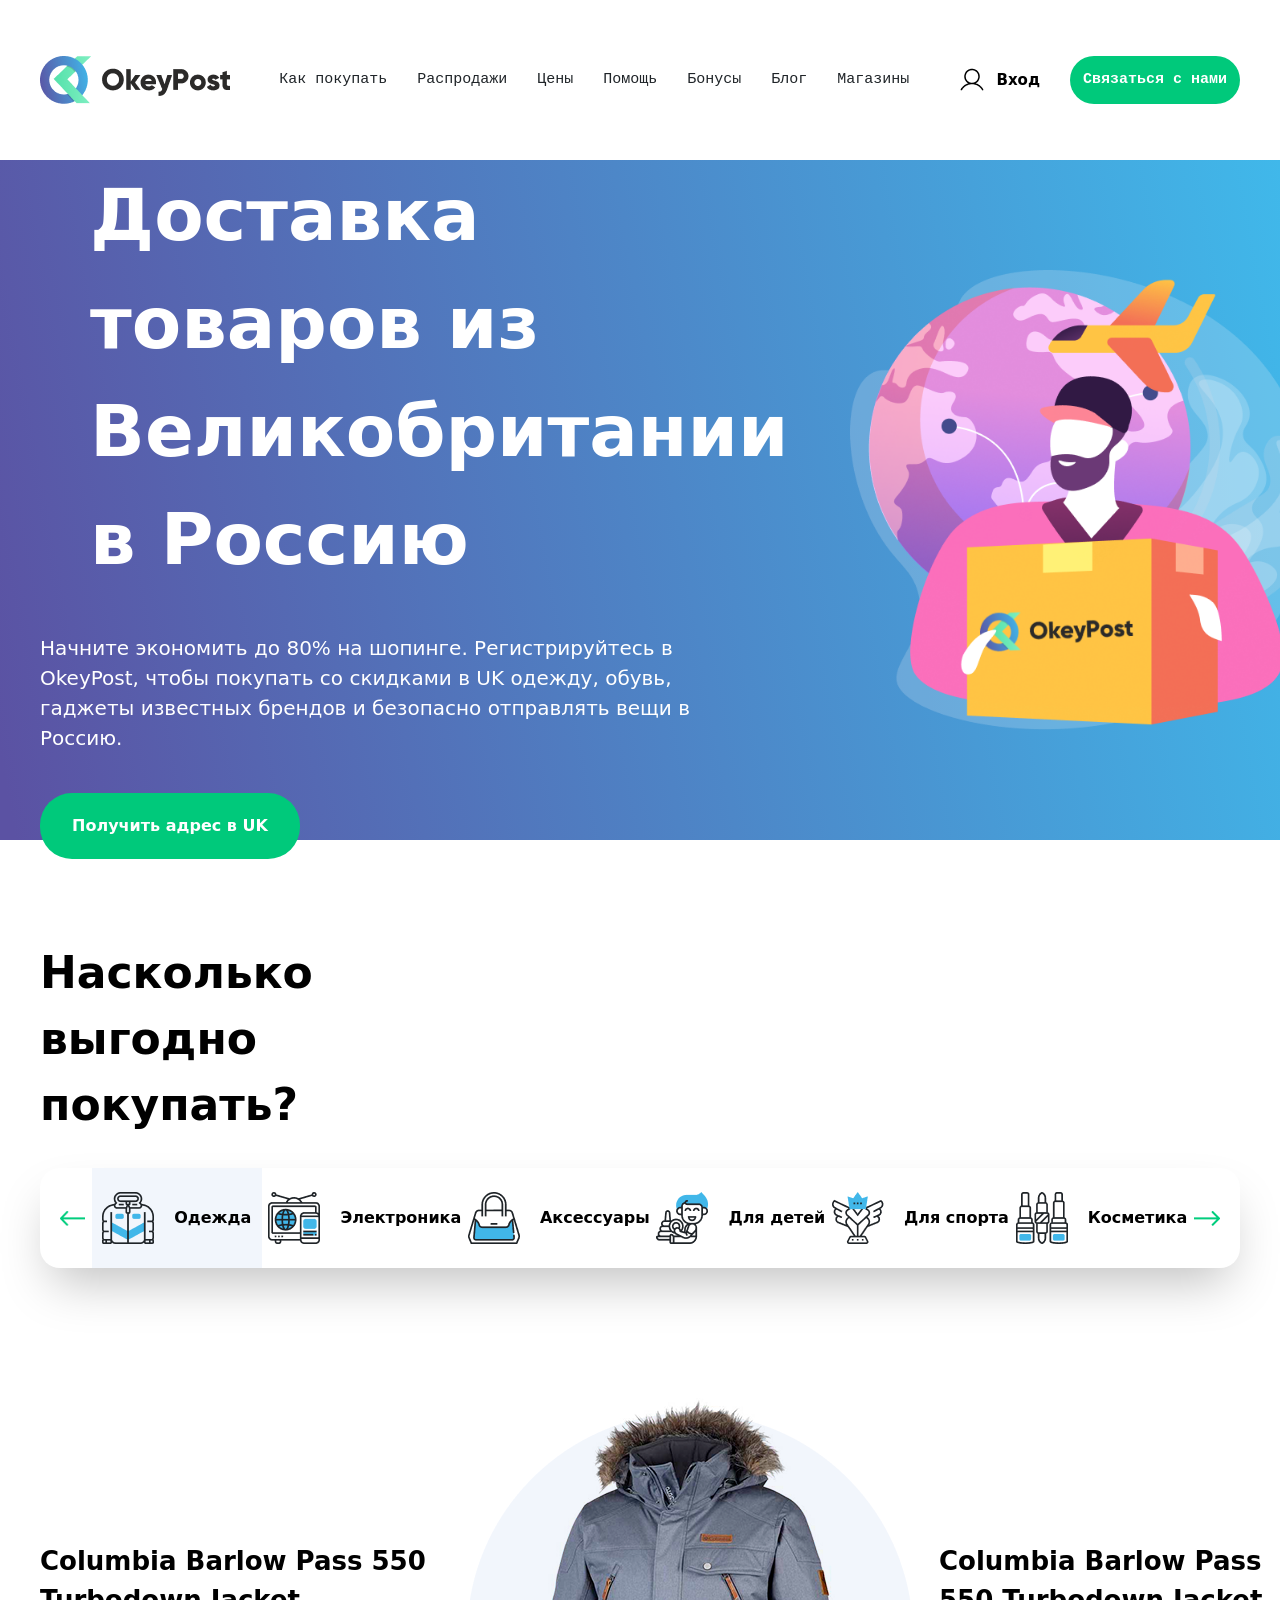
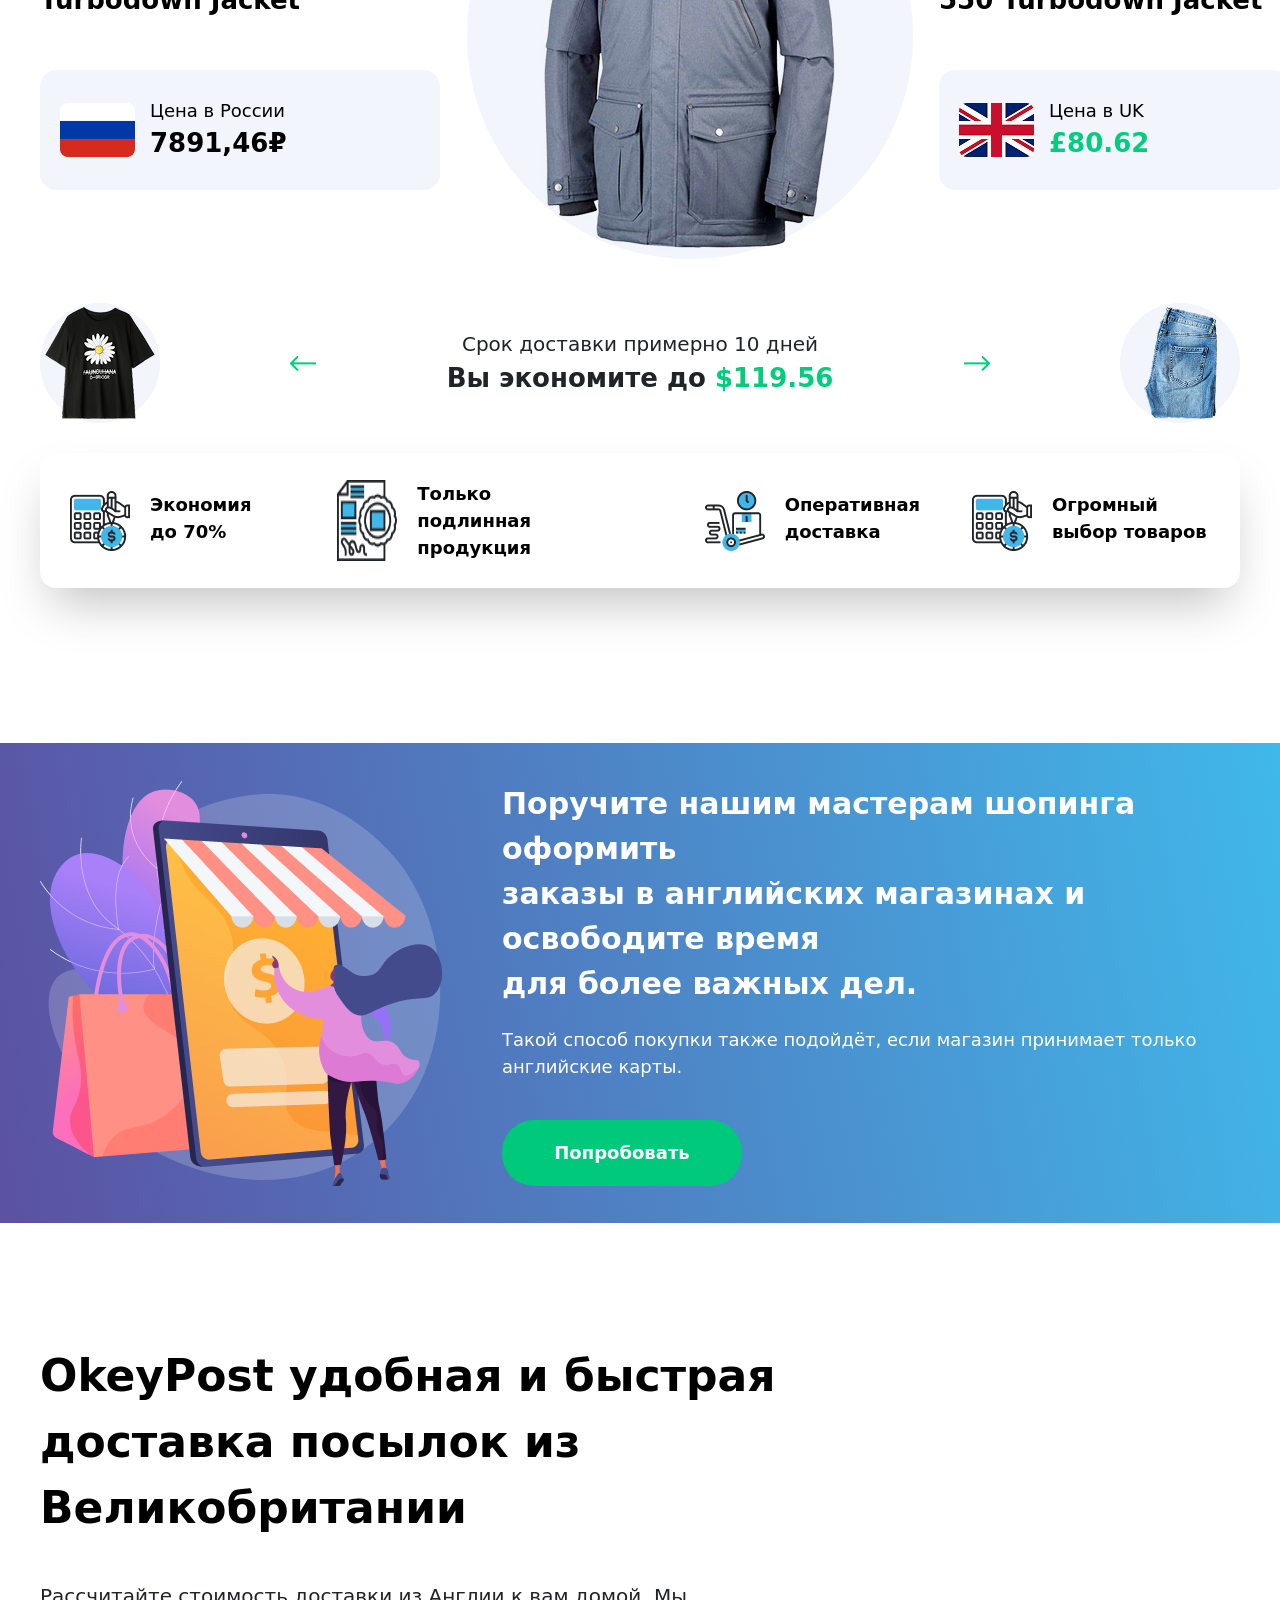
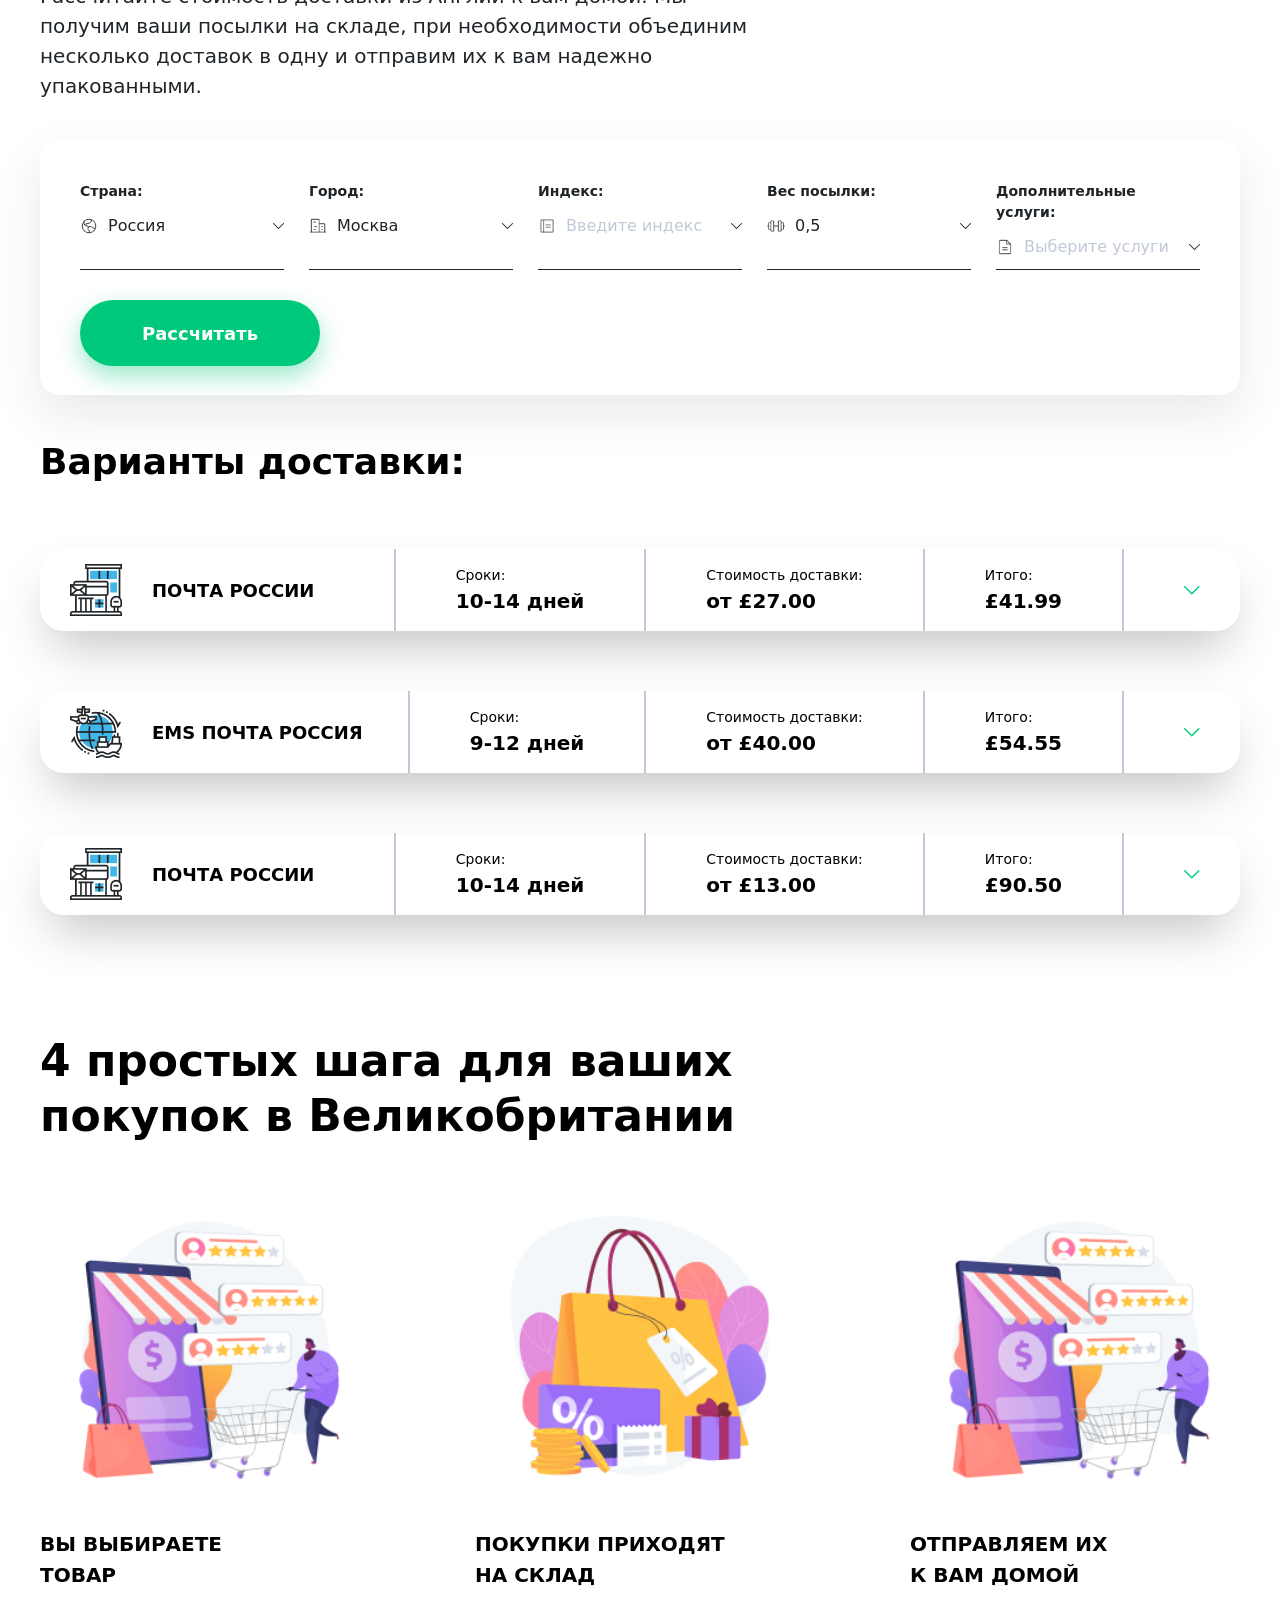
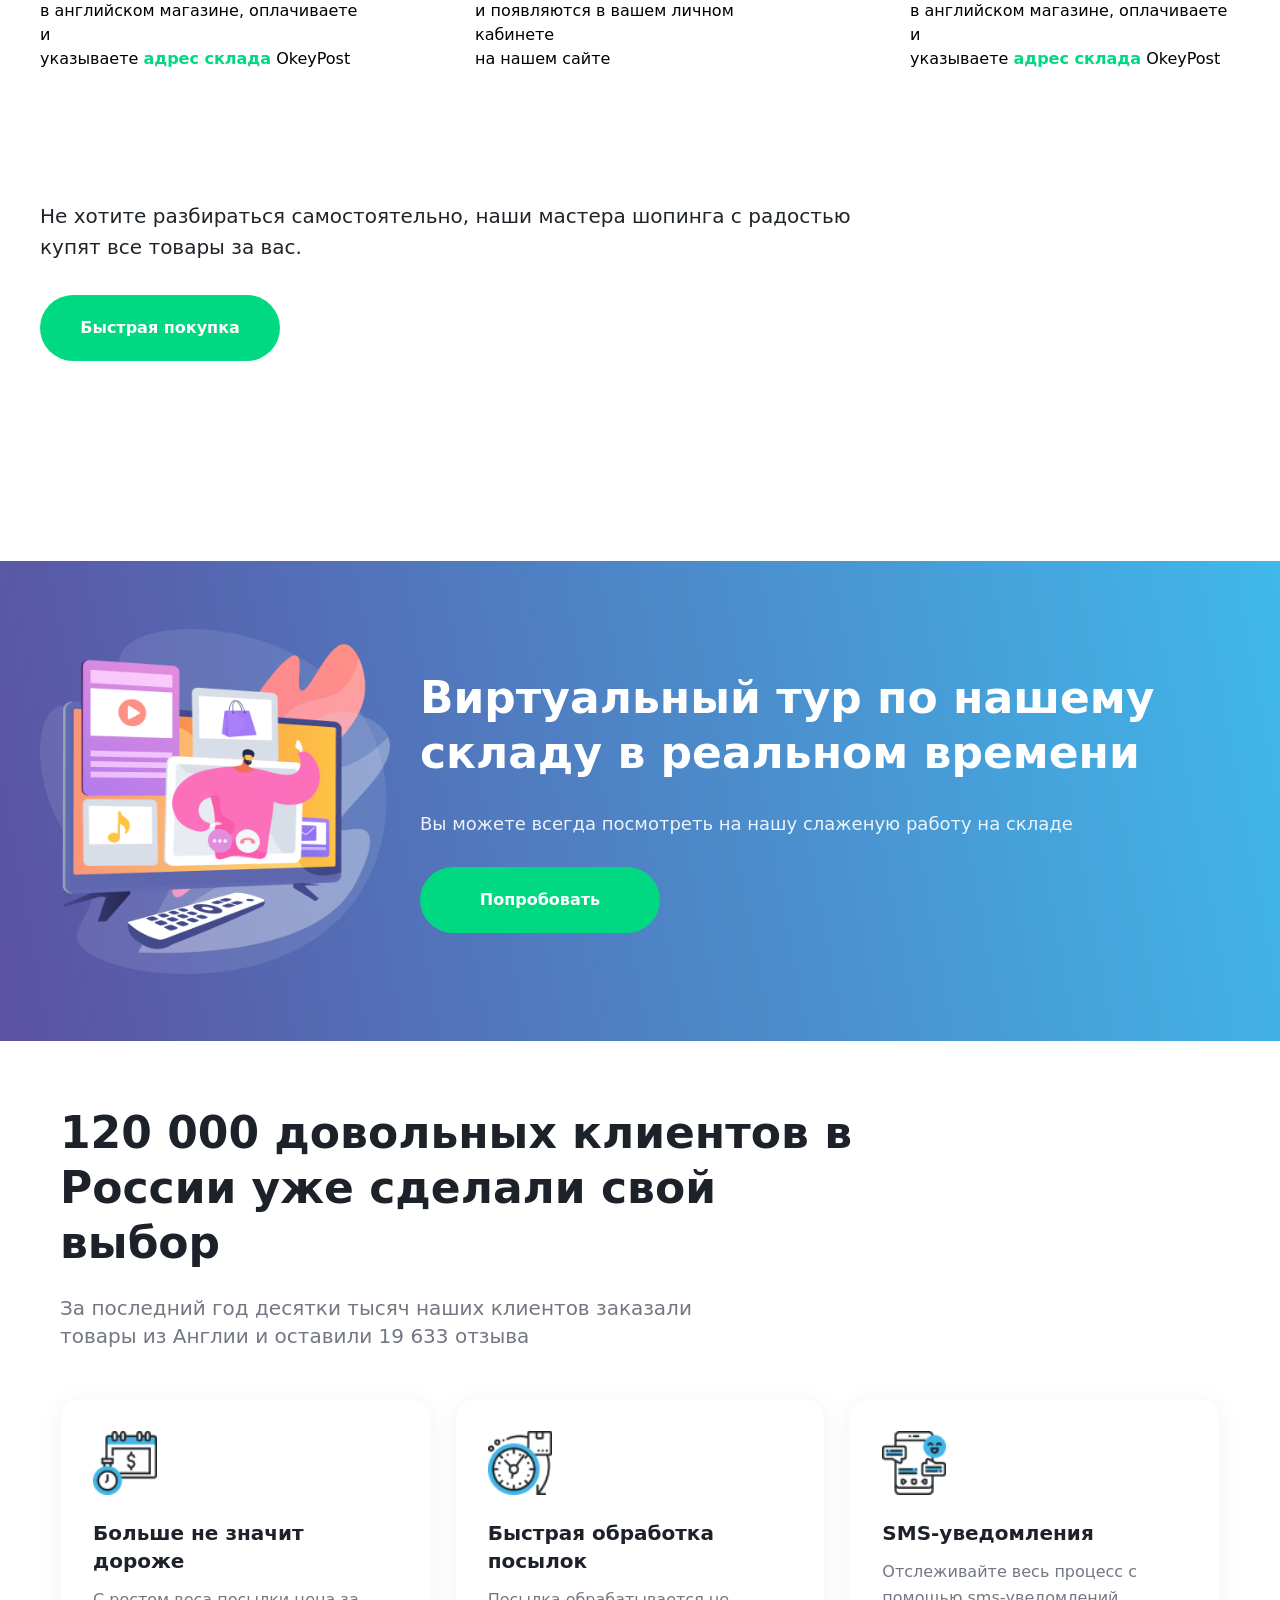
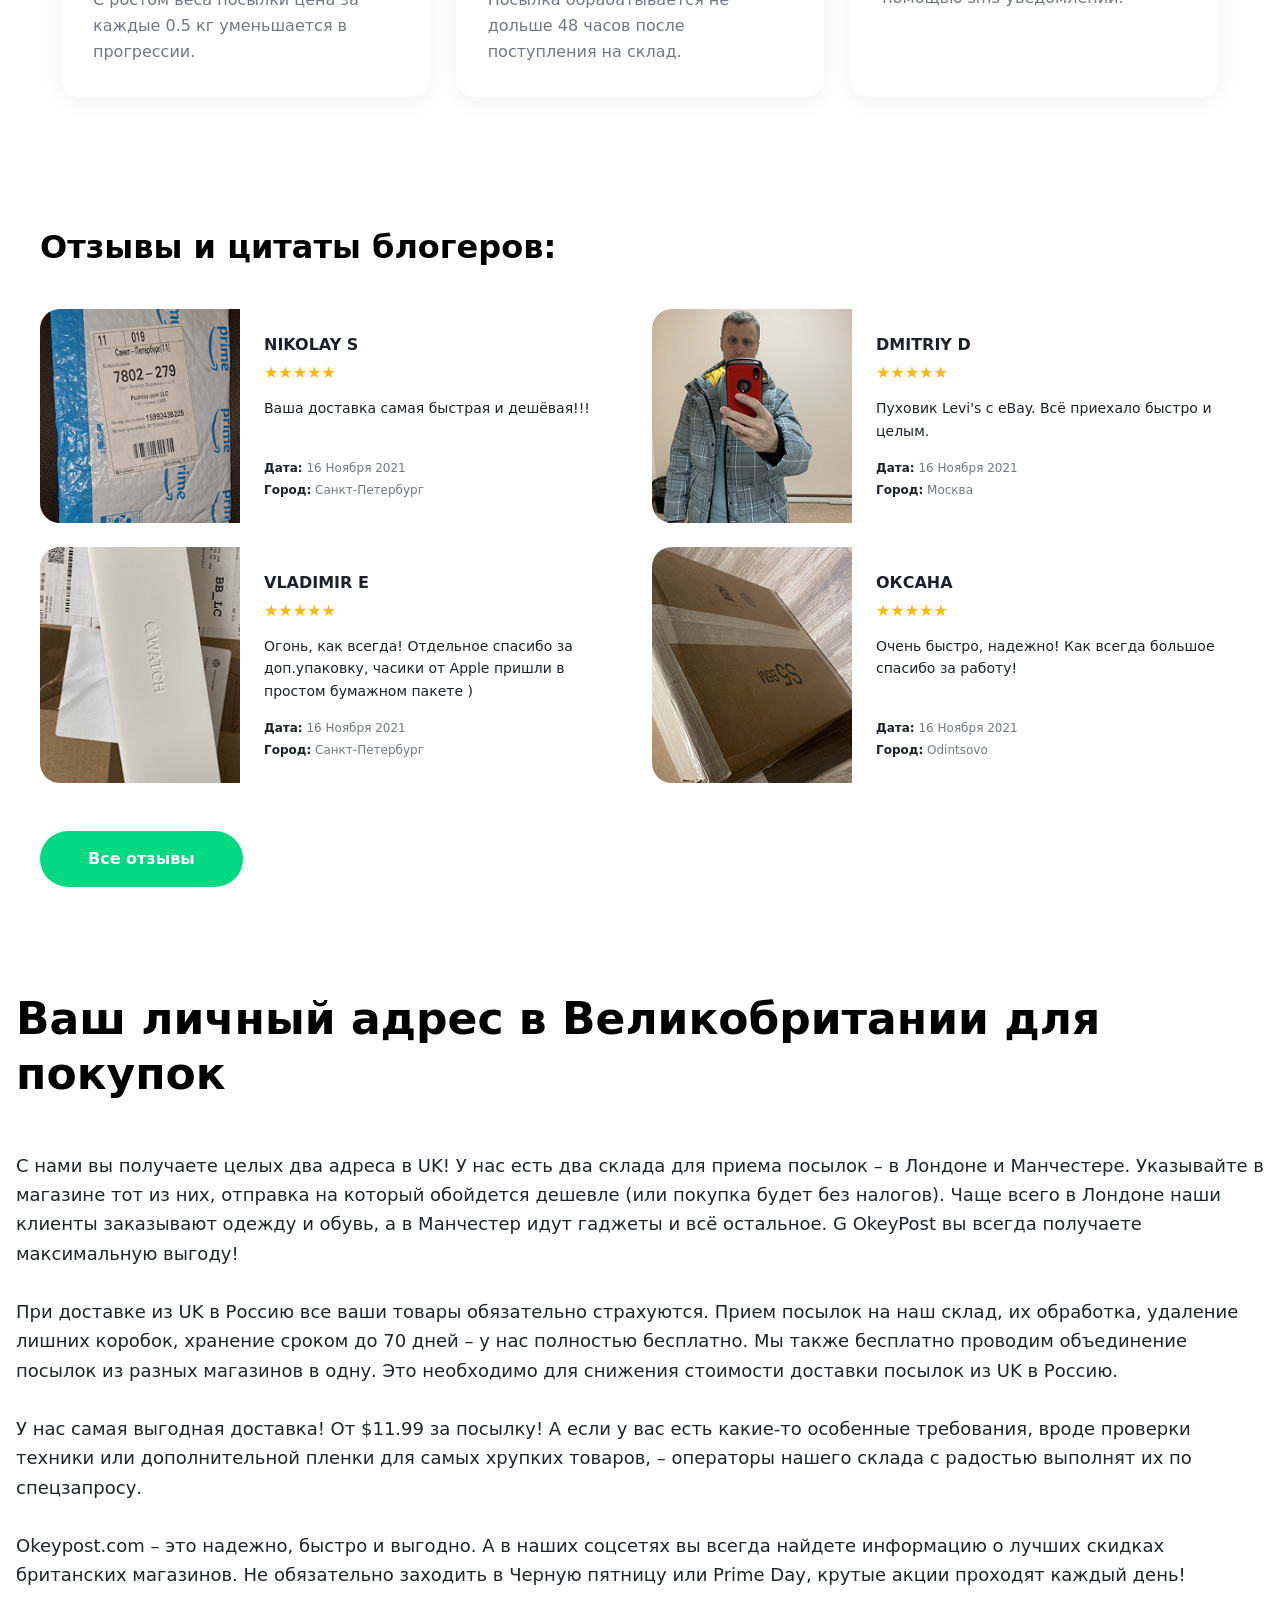
==== commit cd0a279a: "page1 sec9" ====
--- a/index.html
+++ b/index.html
@@ -540,6 +540,37 @@
 
         </div>
     </section>
+    <section class="flex flex-col max-w-7xl mx-auto gap-8 md:gap-[50px] px-4 py-10">
+    <h1 class="text-3xl md:text-[44px] font-bold leading-tight">
+        Ваш личный адрес в Великобритании для покупок
+    </h1>
+    
+    <p class="text-base md:text-[18px] text-[#1F2428] font-light leading-relaxed">
+        С нами вы получаете целых два адреса в UK! У нас есть два склада для приема посылок – в Лондоне и Манчестере. 
+        Указывайте в магазине тот из них, отправка на который обойдется дешевле (или покупка будет без налогов). 
+        Чаще всего в Лондоне наши клиенты заказывают одежду и обувь, а в Манчестер идут гаджеты и всё остальное. 
+        G OkeyPost вы всегда получаете максимальную выгоду!
+        
+        <br><br>
+        
+        При доставке из UK в Россию все ваши товары обязательно страхуются. Прием посылок на наш склад, их 
+        обработка, удаление лишних коробок, хранение сроком до 70 дней – у нас полностью бесплатно. Мы также 
+        бесплатно проводим объединение посылок из разных магазинов в одну. Это необходимо для снижения стоимости 
+        доставки посылок из UK в Россию.
+        
+        <br><br>
+        
+        У нас самая выгодная доставка! От $11.99 за посылку! А если у вас есть какие-то особенные требования, вроде 
+        проверки техники или дополнительной пленки для самых хрупких товаров, – операторы нашего склада с радостью 
+        выполнят их по спецзапросу.
+        
+        <br><br>
+        
+        Okeypost.com – это надежно, быстро и выгодно. А в наших соцсетях вы всегда найдете информацию о лучших 
+        скидках британских магазинов. Не обязательно заходить в Черную пятницу или Prime Day, крутые акции проходят 
+        каждый день!
+    </p>
+</section>
 </body>
 
 </html>
--- a/src/output.css
+++ b/src/output.css
@@ -18,6 +18,7 @@
     --color-white: #fff;
     --spacing: 0.25rem;
     --container-5xl: 64rem;
+    --container-7xl: 80rem;
     --text-xs: 0.75rem;
     --text-xs--line-height: calc(1 / 0.75);
     --text-sm: 0.875rem;
@@ -33,6 +34,7 @@
     --text-3xl: 1.875rem;
     --text-3xl--line-height: calc(2.25 / 1.875);
     --font-weight-light: 300;
+    --font-weight-medium: 500;
     --font-weight-semibold: 600;
     --font-weight-bold: 700;
     --tracking-tight: -0.025em;
@@ -474,6 +476,9 @@
   .w-full {
     width: 100%;
   }
+  .max-w-7xl {
+    max-width: var(--container-7xl);
+  }
   .max-w-350 {
     max-width: calc(var(--spacing) * 350);
   }
@@ -814,6 +819,10 @@
   .font-light {
     --tw-font-weight: var(--font-weight-light);
     font-weight: var(--font-weight-light);
+  }
+  .font-medium {
+    --tw-font-weight: var(--font-weight-medium);
+    font-weight: var(--font-weight-medium);
   }
   .font-semibold {
     --tw-font-weight: var(--font-weight-semibold);
@@ -1118,6 +1127,11 @@
   .md\:gap-\[30px\] {
     @media (width >= 48rem) {
       gap: 30px;
+    }
+  }
+  .md\:gap-\[50px\] {
+    @media (width >= 48rem) {
+      gap: 50px;
     }
   }
   .md\:gap-\[60px\] {
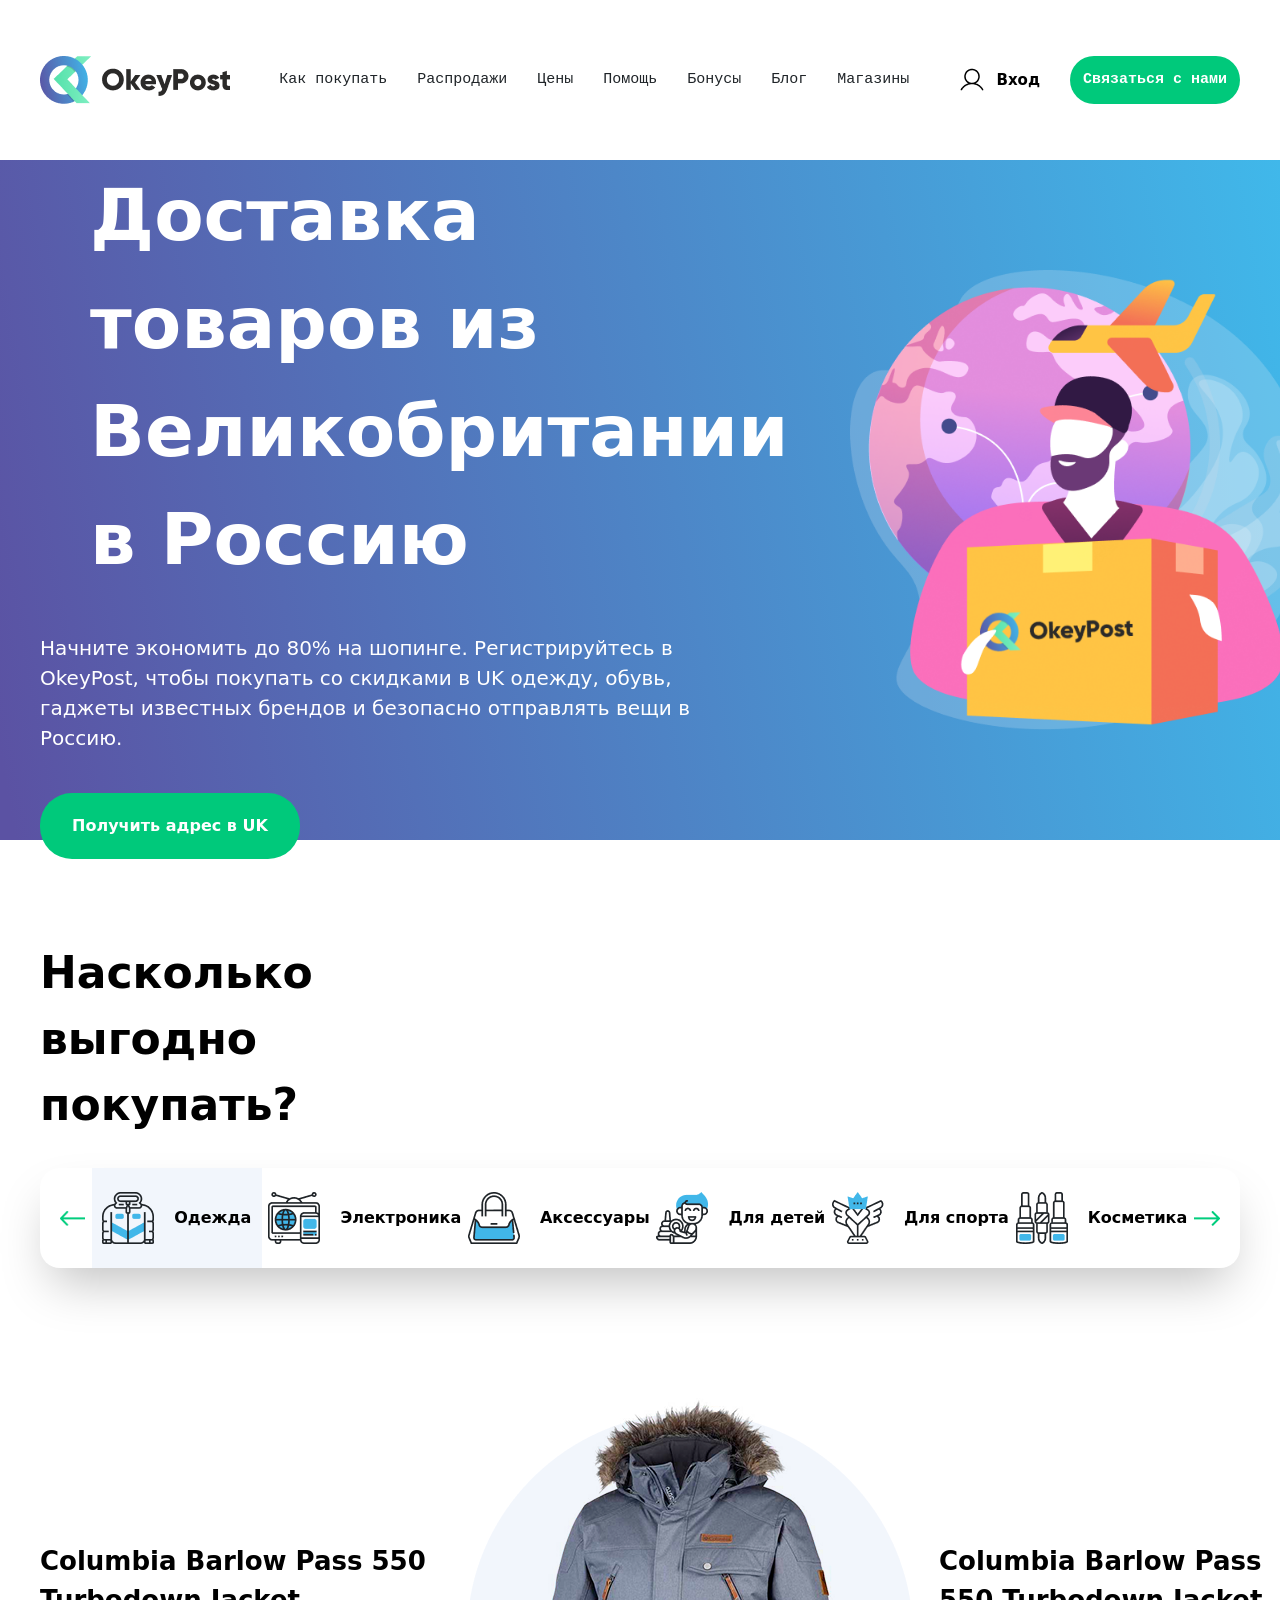
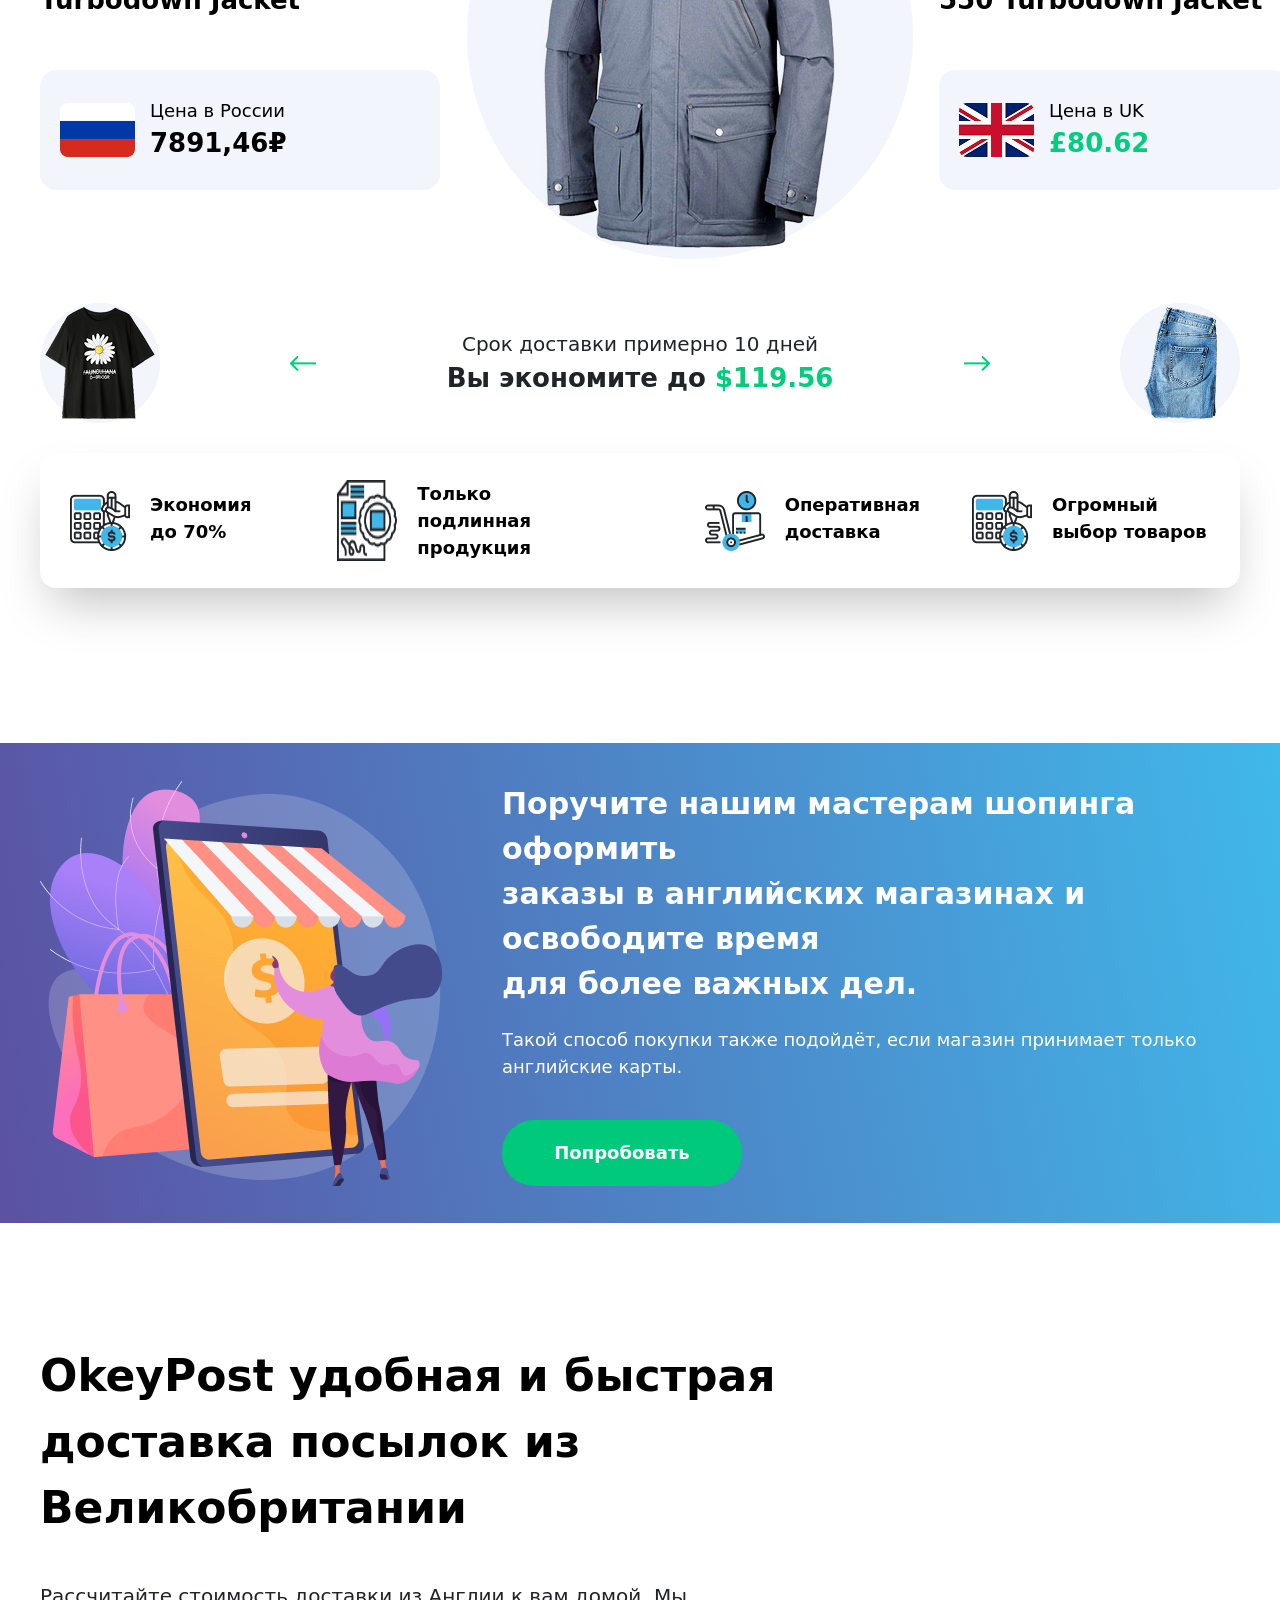
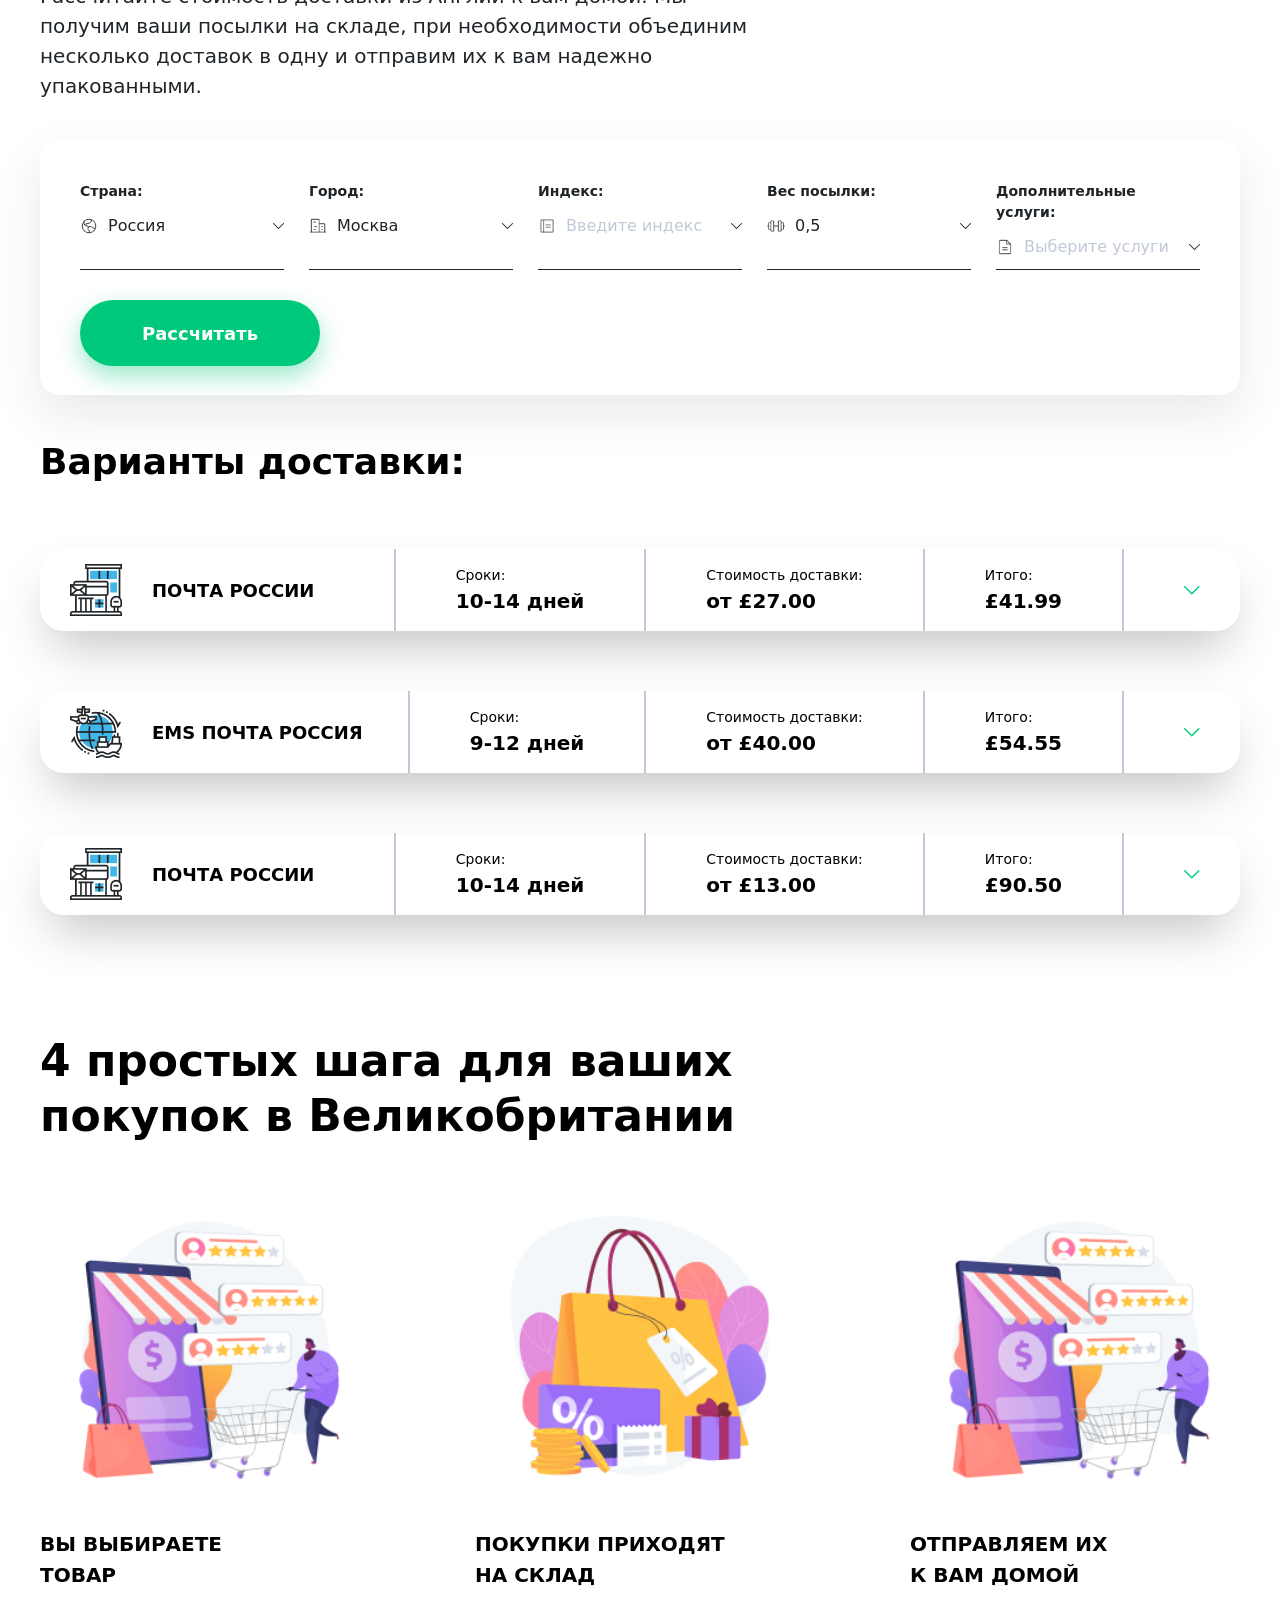
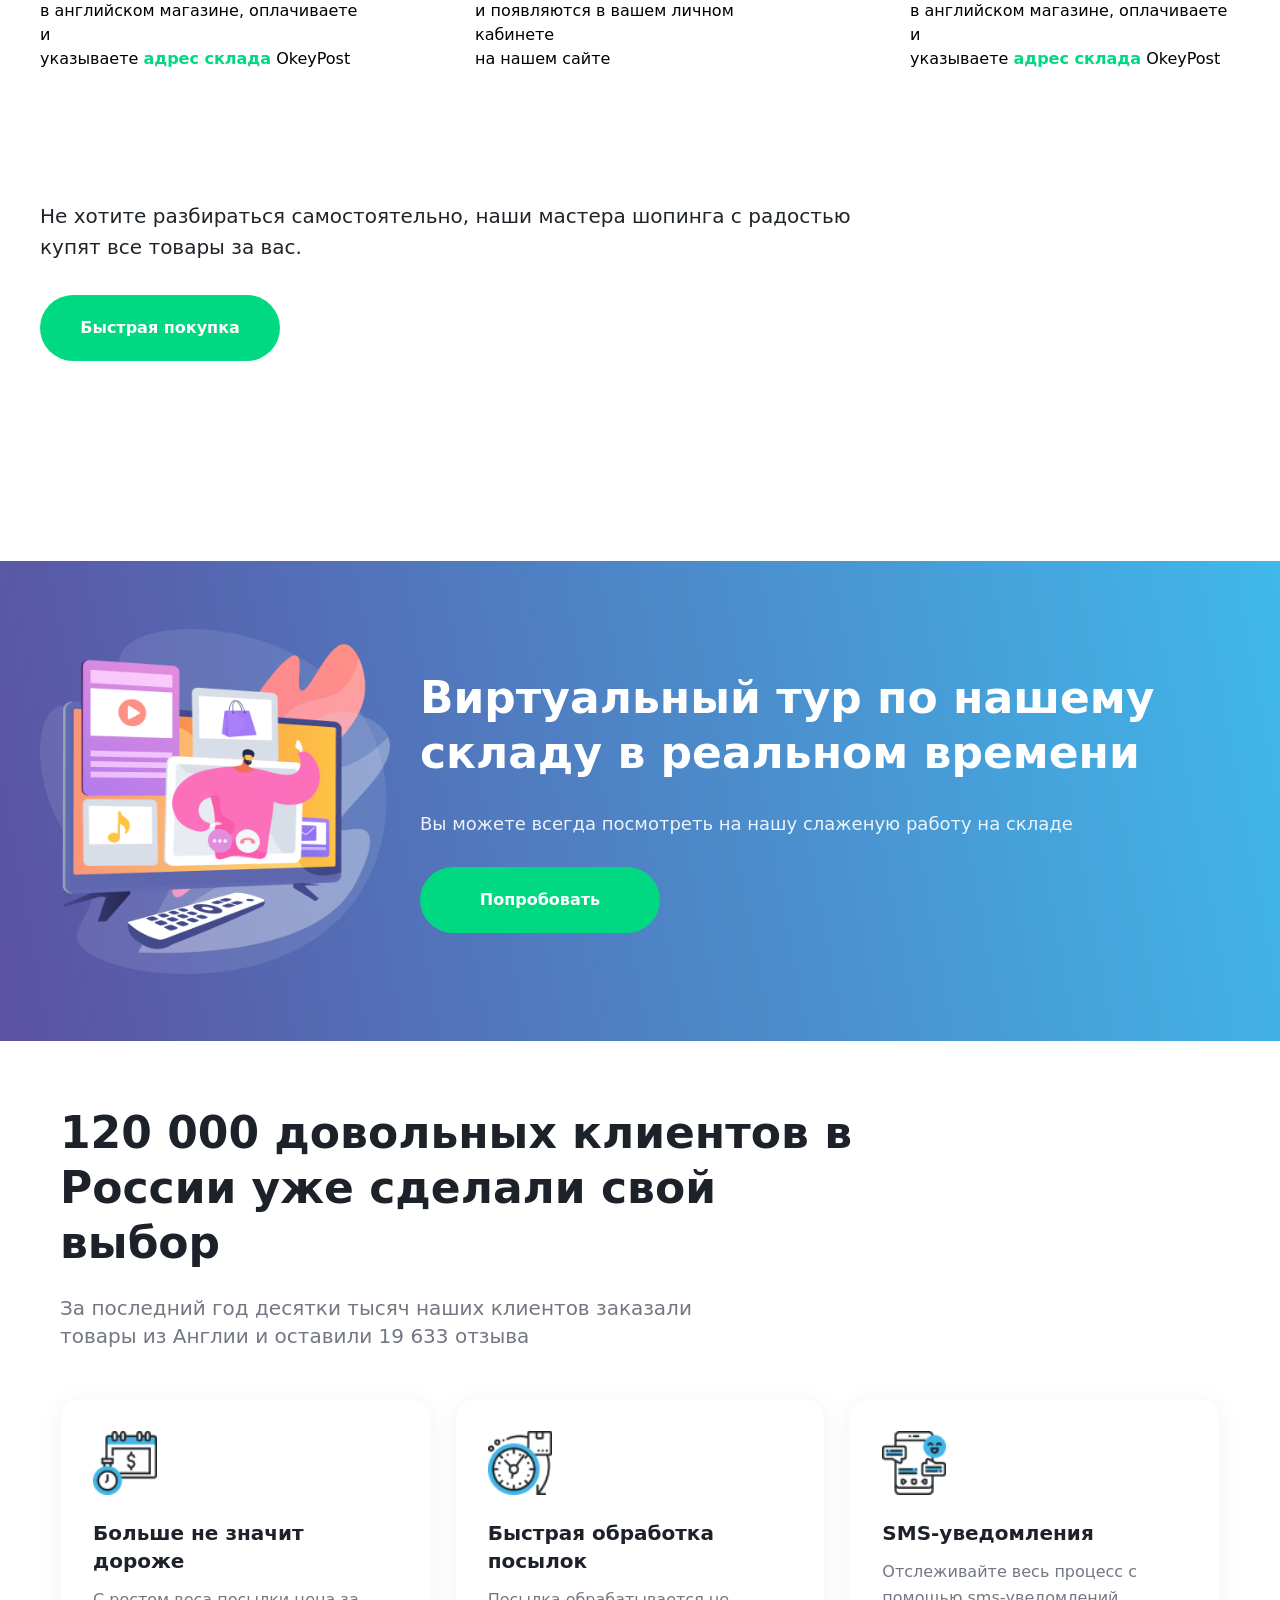
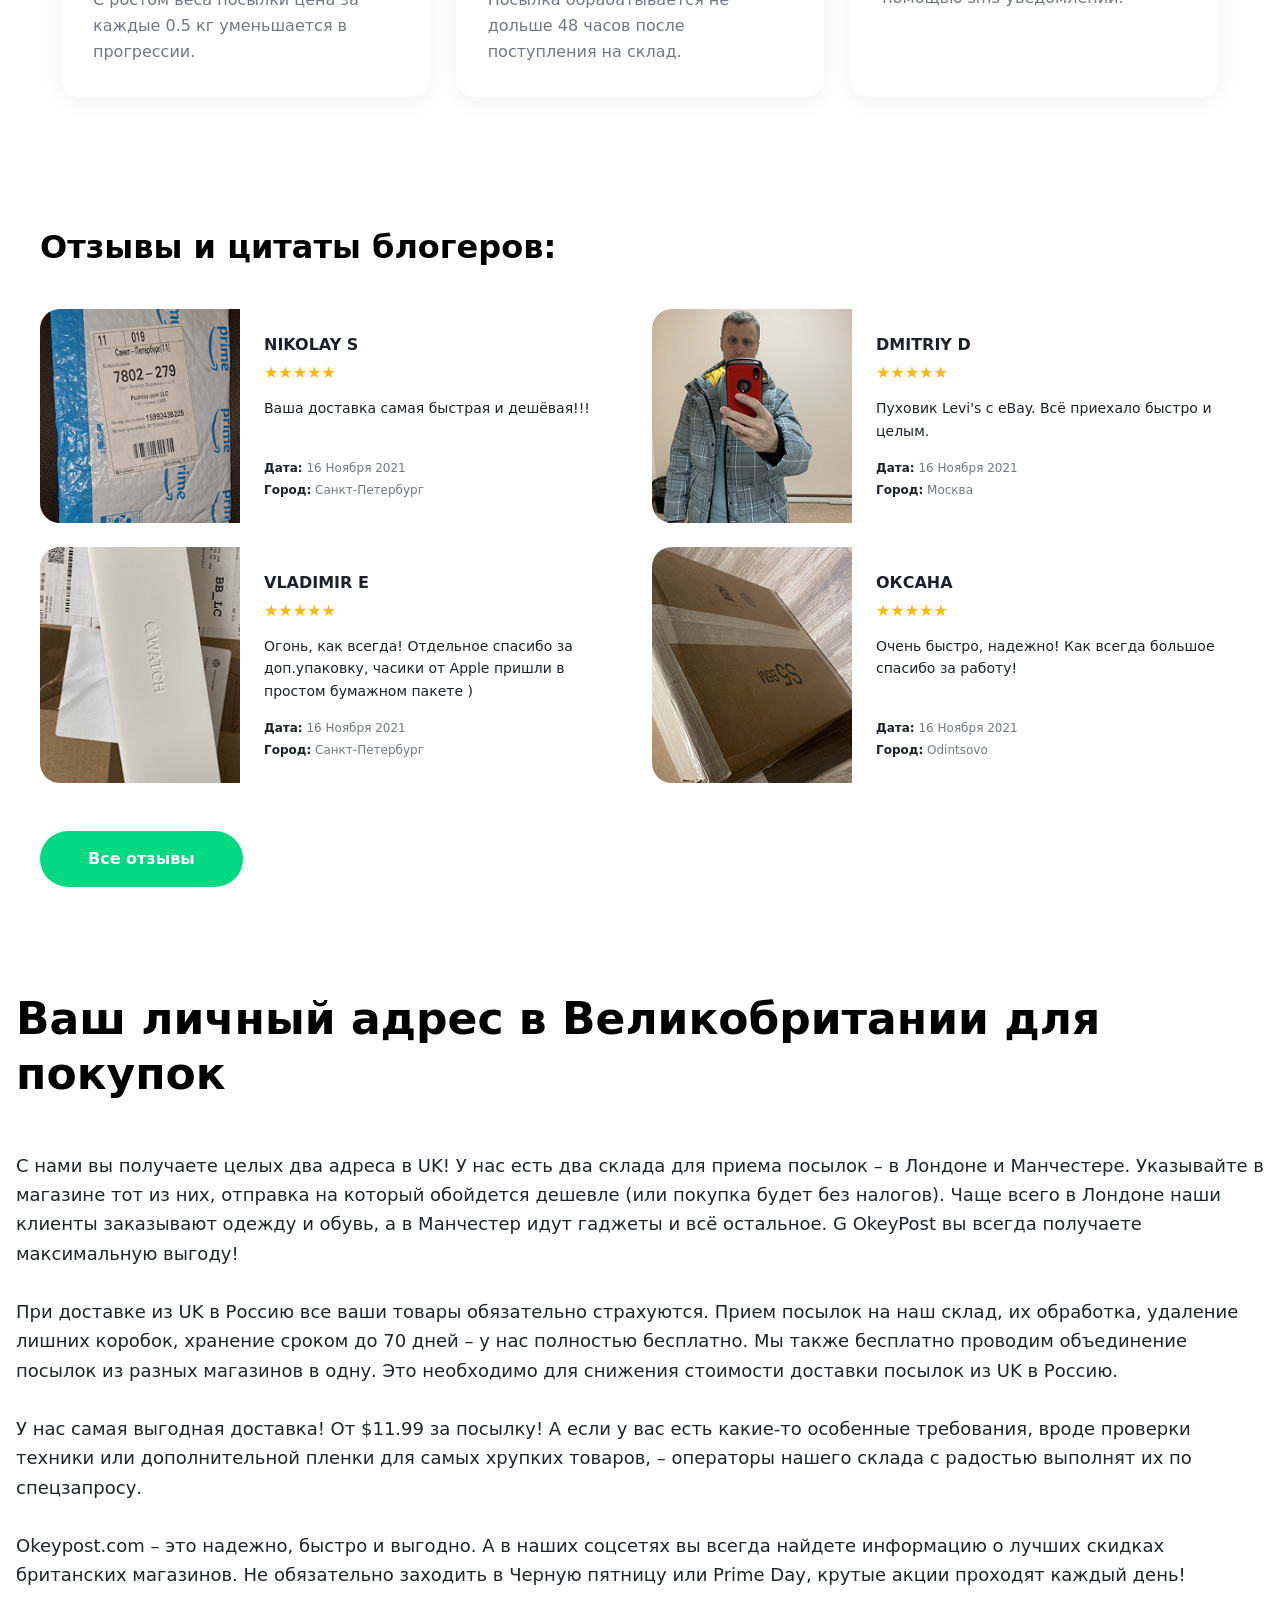
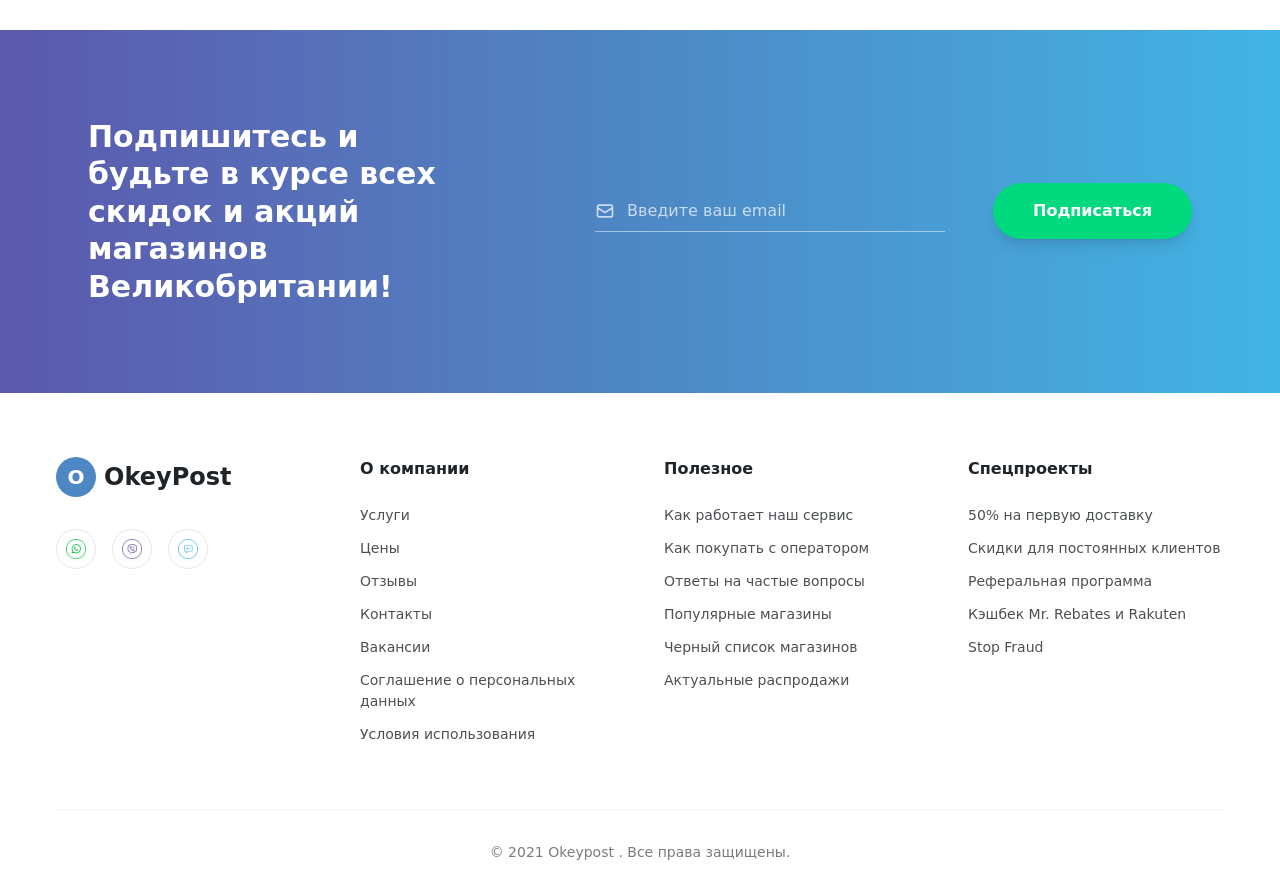
==== commit b9521164: "page1 footer" ====
--- a/index.html
+++ b/index.html
@@ -541,36 +541,136 @@
         </div>
     </section>
     <section class="flex flex-col max-w-7xl mx-auto gap-8 md:gap-[50px] px-4 py-10">
-    <h1 class="text-3xl md:text-[44px] font-bold leading-tight">
-        Ваш личный адрес в Великобритании для покупок
-    </h1>
-    
-    <p class="text-base md:text-[18px] text-[#1F2428] font-light leading-relaxed">
-        С нами вы получаете целых два адреса в UK! У нас есть два склада для приема посылок – в Лондоне и Манчестере. 
-        Указывайте в магазине тот из них, отправка на который обойдется дешевле (или покупка будет без налогов). 
-        Чаще всего в Лондоне наши клиенты заказывают одежду и обувь, а в Манчестер идут гаджеты и всё остальное. 
-        G OkeyPost вы всегда получаете максимальную выгоду!
+        <h1 class="text-3xl md:text-[44px] font-bold leading-tight">
+            Ваш личный адрес в Великобритании для покупок
+        </h1>
+
+        <p class="text-base md:text-[18px] text-[#1F2428] font-light leading-relaxed">
+            С нами вы получаете целых два адреса в UK! У нас есть два склада для приема посылок – в Лондоне и
+            Манчестере.
+            Указывайте в магазине тот из них, отправка на который обойдется дешевле (или покупка будет без налогов).
+            Чаще всего в Лондоне наши клиенты заказывают одежду и обувь, а в Манчестер идут гаджеты и всё остальное.
+            G OkeyPost вы всегда получаете максимальную выгоду!
+
+            <br><br>
+
+            При доставке из UK в Россию все ваши товары обязательно страхуются. Прием посылок на наш склад, их
+            обработка, удаление лишних коробок, хранение сроком до 70 дней – у нас полностью бесплатно. Мы также
+            бесплатно проводим объединение посылок из разных магазинов в одну. Это необходимо для снижения стоимости
+            доставки посылок из UK в Россию.
+
+            <br><br>
+
+            У нас самая выгодная доставка! От $11.99 за посылку! А если у вас есть какие-то особенные требования, вроде
+            проверки техники или дополнительной пленки для самых хрупких товаров, – операторы нашего склада с радостью
+            выполнят их по спецзапросу.
+
+            <br><br>
+
+            Okeypost.com – это надежно, быстро и выгодно. А в наших соцсетях вы всегда найдете информацию о лучших
+            скидках британских магазинов. Не обязательно заходить в Черную пятницу или Prime Day, крутые акции проходят
+            каждый день!
+        </p>
+    </section>
+    <section class="bg-gradient-to-r from-[#5B58AD] via-[#4D88C5] to-[#40B4E5]  px-4 py-10">
+        <div
+            class="max-w-[1200px] mx-auto rounded-[30px] p-8 md:p-12 flex flex-col lg:flex-row items-center justify-between gap-8">
+
+            <h2 class="text-white text-2xl md:text-3xl font-bold max-w-[400px] text-center lg:text-left leading-tight">
+                Подпишитесь и будьте в курсе всех скидок и акций магазинов Великобритании!
+            </h2>
+
+            <div class="flex flex-col md:flex-row items-center w-full lg:w-auto gap-6 lg:gap-12">
+
+                <div class="relative w-full md:w-[300px] lg:w-[350px]">
+                    <div class="absolute inset-y-0 left-0 flex items-center pointer-events-none">
+                        <svg class="w-5 h-5 text-white/70" fill="none" stroke="currentColor" viewBox="0 0 24 24">
+                            <path stroke-linecap="round" stroke-linejoin="round" stroke-width="2"
+                                d="M3 8l7.89 5.26a2 2 0 002.22 0L21 8M5 19h14a2 2 0 002-2V7a2 2 0 00-2-2H5a2 2 0 00-2 2v10a2 2 0 002 2z" />
+                        </svg>
+                    </div>
+                    <input type="email" placeholder="Введите ваш email"
+                        class="bg-transparent border-b border-white/50 w-full py-2 pl-8 text-white placeholder-white/70 outline-none focus:border-white transition-colors" />
+                </div>
+
+                <button
+                    class="bg-[#00D97E] hover:bg-[#00c572] text-white font-bold py-4 px-10 rounded-full transition-all shadow-lg whitespace-nowrap">
+                    Подписаться
+                </button>
+
+            </div>
+        </div>
+    </section>
+    <footer class="bg-white pt-16 pb-8">
+  <div class="max-w-[1200px] mx-auto px-4">
+    <div class="grid grid-cols-1 sm:grid-cols-2 lg:grid-cols-4 gap-12 mb-16">
+      
+      <div class="flex flex-col gap-8">
+        <div class="flex items-center gap-2">
+          <div class="w-10 h-10 bg-[#4D88C5] rounded-full flex items-center justify-center">
+            <span class="text-white font-bold text-xl">O</span>
+          </div>
+          <span class="text-2xl font-bold text-[#1F2428]">OkeyPost</span>
+        </div>
         
-        <br><br>
-        
-        При доставке из UK в Россию все ваши товары обязательно страхуются. Прием посылок на наш склад, их 
-        обработка, удаление лишних коробок, хранение сроком до 70 дней – у нас полностью бесплатно. Мы также 
-        бесплатно проводим объединение посылок из разных магазинов в одну. Это необходимо для снижения стоимости 
-        доставки посылок из UK в Россию.
-        
-        <br><br>
-        
-        У нас самая выгодная доставка! От $11.99 за посылку! А если у вас есть какие-то особенные требования, вроде 
-        проверки техники или дополнительной пленки для самых хрупких товаров, – операторы нашего склада с радостью 
-        выполнят их по спецзапросу.
-        
-        <br><br>
-        
-        Okeypost.com – это надежно, быстро и выгодно. А в наших соцсетях вы всегда найдете информацию о лучших 
-        скидках британских магазинов. Не обязательно заходить в Черную пятницу или Prime Day, крутые акции проходят 
-        каждый день!
-    </p>
-</section>
+        <div class="flex gap-4">
+          <div class="w-10 h-10 rounded-full border border-gray-200 flex items-center justify-center">
+             <img src="./Ватсап.png" alt="WA" class="w-5 h-5">
+          </div>
+          <div class="w-10 h-10 rounded-full border border-gray-200 flex items-center justify-center">
+             <img src="./Вайбер.png" alt="Viber" class="w-5 h-5">
+          </div>
+          <div class="w-10 h-10 rounded-full border border-gray-200 flex items-center justify-center">
+             <img src="./Чат.png" alt="Chat" class="w-5 h-5">
+          </div>
+        </div>
+      </div>
+
+      <div>
+        <h3 class="font-bold text-[#1F2428] mb-6">О компании</h3>
+        <div class="flex flex-col gap-3 text-[14px] text-[#1F2428]/80">
+          <p>Услуги</p>
+          <p>Цены</p>
+          <p>Отзывы</p>
+          <p>Контакты</p>
+          <p>Вакансии</p>
+          <p>Соглашение о персональных данных</p>
+          <p>Условия использования</p>
+        </div>
+      </div>
+
+      <div>
+        <h3 class="font-bold text-[#1F2428] mb-6">Полезное</h3>
+        <div class="flex flex-col gap-3 text-[14px] text-[#1F2428]/80">
+          <p>Как работает наш сервис</p>
+          <p>Как покупать с оператором</p>
+          <p>Ответы на частые вопросы</p>
+          <p>Популярные магазины</p>
+          <p>Черный список магазинов</p>
+          <p>Актуальные распродажи</p>
+        </div>
+      </div>
+
+      <div>
+        <h3 class="font-bold text-[#1F2428] mb-6">Спецпроекты</h3>
+        <div class="flex flex-col gap-3 text-[14px] text-[#1F2428]/80">
+          <p>50% на первую доставку</p>
+          <p>Скидки для постоянных клиентов</p>
+          <p>Реферальная программа</p>
+          <p>Кэшбек Mr. Rebates и Rakuten</p>
+          <p>Stop Fraud</p>
+        </div>
+      </div>
+
+    </div>
+
+    <div class="border-t border-gray-100 pt-8 text-center">
+      <p class="text-[14px] text-[#1F2428]/60">
+        © 2021 Okeypost . Все права защищены.
+      </p>
+    </div>
+  </div>
+</footer>
 </body>
 
 </html>
--- a/src/output.css
+++ b/src/output.css
@@ -11,6 +11,7 @@
     --color-emerald-600: oklch(59.6% 0.145 163.225);
     --color-gray-50: oklch(98.5% 0.002 247.839);
     --color-gray-100: oklch(96.7% 0.003 264.542);
+    --color-gray-200: oklch(92.8% 0.006 264.531);
     --color-gray-300: oklch(87.2% 0.01 258.338);
     --color-gray-400: oklch(70.7% 0.022 261.325);
     --color-gray-800: oklch(27.8% 0.033 256.848);
@@ -200,6 +201,21 @@
   }
 }
 @layer utilities {
+  .pointer-events-none {
+    pointer-events: none;
+  }
+  .absolute {
+    position: absolute;
+  }
+  .relative {
+    position: relative;
+  }
+  .inset-y-0 {
+    inset-block: calc(var(--spacing) * 0);
+  }
+  .left-0 {
+    left: calc(var(--spacing) * 0);
+  }
   .order-1 {
     order: 1;
   }
@@ -287,6 +303,9 @@
   .mb-12 {
     margin-bottom: calc(var(--spacing) * 12);
   }
+  .mb-16 {
+    margin-bottom: calc(var(--spacing) * 16);
+  }
   .ml-0 {
     margin-left: calc(var(--spacing) * 0);
   }
@@ -308,6 +327,12 @@
   .table {
     display: table;
   }
+  .h-5 {
+    height: calc(var(--spacing) * 5);
+  }
+  .h-10 {
+    height: calc(var(--spacing) * 10);
+  }
   .h-16 {
     height: calc(var(--spacing) * 16);
   }
@@ -398,6 +423,12 @@
   .min-h-screen {
     min-height: 100vh;
   }
+  .w-5 {
+    width: calc(var(--spacing) * 5);
+  }
+  .w-10 {
+    width: calc(var(--spacing) * 10);
+  }
   .w-16 {
     width: calc(var(--spacing) * 16);
   }
@@ -539,6 +570,12 @@
   .justify-start {
     justify-content: flex-start;
   }
+  .gap-2 {
+    gap: calc(var(--spacing) * 2);
+  }
+  .gap-3 {
+    gap: calc(var(--spacing) * 3);
+  }
   .gap-4 {
     gap: calc(var(--spacing) * 4);
   }
@@ -553,6 +590,9 @@
   }
   .gap-10 {
     gap: calc(var(--spacing) * 10);
+  }
+  .gap-12 {
+    gap: calc(var(--spacing) * 12);
   }
   .gap-\[10px\] {
     gap: 10px;
@@ -606,6 +646,9 @@
   .rounded-\[20px\] {
     border-radius: 20px;
   }
+  .rounded-\[30px\] {
+    border-radius: 30px;
+  }
   .rounded-full {
     border-radius: calc(infinity * 1px);
   }
@@ -616,6 +659,10 @@
     border-style: var(--tw-border-style);
     border-width: 1px;
   }
+  .border-t {
+    border-top-style: var(--tw-border-style);
+    border-top-width: 1px;
+  }
   .border-b {
     border-bottom-style: var(--tw-border-style);
     border-bottom-width: 1px;
@@ -637,17 +684,35 @@
   .border-gray-50 {
     border-color: var(--color-gray-50);
   }
+  .border-gray-100 {
+    border-color: var(--color-gray-100);
+  }
+  .border-gray-200 {
+    border-color: var(--color-gray-200);
+  }
+  .border-white\/50 {
+    border-color: color-mix(in srgb, #fff 50%, transparent);
+    @supports (color: color-mix(in lab, red, red)) {
+      border-color: color-mix(in oklab, var(--color-white) 50%, transparent);
+    }
+  }
   .bg-\[\#00C97B\] {
     background-color: #00C97B;
   }
   .bg-\[\#00D9\] {
     background-color: #00D9;
   }
+  .bg-\[\#00D97E\] {
+    background-color: #00D97E;
+  }
   .bg-\[\#00D981\] {
     background-color: #00D981;
   }
   .bg-\[\#00\] {
     background-color: #00;
+  }
+  .bg-\[\#4D88C5\] {
+    background-color: #4D88C5;
   }
   .bg-\[\#050505\] {
     background-color: #050505;
@@ -674,6 +739,19 @@
   .bg-\[linear-gradient\(79\.63deg\,_\#5B52A3_1\.08\%\,_\#40B8EA_100\%\)\] {
     background-image: linear-gradient(79.63deg, #5B52A3 1.08%, #40B8EA 100%);
   }
+  .from-\[\#5B58AD\] {
+    --tw-gradient-from: #5B58AD;
+    --tw-gradient-stops: var(--tw-gradient-via-stops, var(--tw-gradient-position), var(--tw-gradient-from) var(--tw-gradient-from-position), var(--tw-gradient-to) var(--tw-gradient-to-position));
+  }
+  .via-\[\#4D88C5\] {
+    --tw-gradient-via: #4D88C5;
+    --tw-gradient-via-stops: var(--tw-gradient-position), var(--tw-gradient-from) var(--tw-gradient-from-position), var(--tw-gradient-via) var(--tw-gradient-via-position), var(--tw-gradient-to) var(--tw-gradient-to-position);
+    --tw-gradient-stops: var(--tw-gradient-via-stops);
+  }
+  .to-\[\#40B4E5\] {
+    --tw-gradient-to: #40B4E5;
+    --tw-gradient-stops: var(--tw-gradient-via-stops, var(--tw-gradient-position), var(--tw-gradient-from) var(--tw-gradient-from-position), var(--tw-gradient-to) var(--tw-gradient-to-position));
+  }
   .bg-contain {
     background-size: contain;
   }
@@ -701,9 +779,15 @@
   .px-5 {
     padding-inline: calc(var(--spacing) * 5);
   }
+  .px-10 {
+    padding-inline: calc(var(--spacing) * 10);
+  }
   .px-12 {
     padding-inline: calc(var(--spacing) * 12);
   }
+  .py-2 {
+    padding-block: calc(var(--spacing) * 2);
+  }
   .py-4 {
     padding-block: calc(var(--spacing) * 4);
   }
@@ -713,9 +797,15 @@
   .py-16 {
     padding-block: calc(var(--spacing) * 16);
   }
+  .pt-8 {
+    padding-top: calc(var(--spacing) * 8);
+  }
   .pt-12 {
     padding-top: calc(var(--spacing) * 12);
   }
+  .pt-16 {
+    padding-top: calc(var(--spacing) * 16);
+  }
   .pt-\[100px\] {
     padding-top: 100px;
   }
@@ -725,8 +815,14 @@
   .pr-\[40px\] {
     padding-right: 40px;
   }
+  .pb-8 {
+    padding-bottom: calc(var(--spacing) * 8);
+  }
   .pb-\[10px\] {
     padding-bottom: 10px;
+  }
+  .pl-8 {
+    padding-left: calc(var(--spacing) * 8);
   }
   .pl-\[20px\] {
     padding-left: 20px;
@@ -843,6 +939,12 @@
   .text-\[\#1F2428\] {
     color: #1F2428;
   }
+  .text-\[\#1F2428\]\/60 {
+    color: color-mix(in oklab, #1F2428 60%, transparent);
+  }
+  .text-\[\#1F2428\]\/80 {
+    color: color-mix(in oklab, #1F2428 80%, transparent);
+  }
   .text-\[\#727782\] {
     color: #727782;
   }
@@ -863,6 +965,12 @@
   }
   .text-white {
     color: var(--color-white);
+  }
+  .text-white\/70 {
+    color: color-mix(in srgb, #fff 70%, transparent);
+    @supports (color: color-mix(in lab, red, red)) {
+      color: color-mix(in oklab, var(--color-white) 70%, transparent);
+    }
   }
   .uppercase {
     text-transform: uppercase;
@@ -875,6 +983,14 @@
       color: #C0C9D7;
     }
   }
+  .placeholder-white\/70 {
+    &::placeholder {
+      color: color-mix(in srgb, #fff 70%, transparent);
+      @supports (color: color-mix(in lab, red, red)) {
+        color: color-mix(in oklab, var(--color-white) 70%, transparent);
+      }
+    }
+  }
   .opacity-90 {
     opacity: 90%;
   }
@@ -911,6 +1027,11 @@
   }
   .transition-all {
     transition-property: all;
+    transition-timing-function: var(--tw-ease, var(--default-transition-timing-function));
+    transition-duration: var(--tw-duration, var(--default-transition-duration));
+  }
+  .transition-colors {
+    transition-property: color, background-color, border-color, outline-color, text-decoration-color, fill, stroke, --tw-gradient-from, --tw-gradient-via, --tw-gradient-to;
     transition-timing-function: var(--tw-ease, var(--default-transition-timing-function));
     transition-duration: var(--tw-duration, var(--default-transition-duration));
   }
@@ -949,6 +1070,13 @@
       }
     }
   }
+  .hover\:bg-\[\#00c572\] {
+    &:hover {
+      @media (hover: hover) {
+        background-color: #00c572;
+      }
+    }
+  }
   .hover\:bg-\[\#1F2428\] {
     &:hover {
       @media (hover: hover) {
@@ -971,6 +1099,11 @@
       }
     }
   }
+  .focus\:border-white {
+    &:focus {
+      border-color: var(--color-white);
+    }
+  }
   .active\:scale-95 {
     &:active {
       --tw-scale-x: 95%;
@@ -994,6 +1127,11 @@
       width: 240px;
     }
   }
+  .sm\:grid-cols-2 {
+    @media (width >= 40rem) {
+      grid-template-columns: repeat(2, minmax(0, 1fr));
+    }
+  }
   .sm\:flex-row {
     @media (width >= 40rem) {
       flex-direction: row;
@@ -1059,6 +1197,11 @@
       width: 240px;
     }
   }
+  .md\:w-\[300px\] {
+    @media (width >= 48rem) {
+      width: 300px;
+    }
+  }
   .md\:w-\[330px\] {
     @media (width >= 48rem) {
       width: 330px;
@@ -1144,6 +1287,11 @@
       padding: calc(var(--spacing) * 0);
     }
   }
+  .md\:p-12 {
+    @media (width >= 48rem) {
+      padding: calc(var(--spacing) * 12);
+    }
+  }
   .md\:py-0 {
     @media (width >= 48rem) {
       padding-block: calc(var(--spacing) * 0);
@@ -1162,6 +1310,12 @@
   .md\:text-left {
     @media (width >= 48rem) {
       text-align: left;
+    }
+  }
+  .md\:text-3xl {
+    @media (width >= 48rem) {
+      font-size: var(--text-3xl);
+      line-height: var(--tw-leading, var(--text-3xl--line-height));
     }
   }
   .md\:text-base {
@@ -1241,6 +1395,11 @@
       height: 680px;
     }
   }
+  .lg\:w-\[350px\] {
+    @media (width >= 64rem) {
+      width: 350px;
+    }
+  }
   .lg\:w-\[460px\] {
     @media (width >= 64rem) {
       width: 460px;
@@ -1256,6 +1415,11 @@
       width: 730px;
     }
   }
+  .lg\:w-auto {
+    @media (width >= 64rem) {
+      width: auto;
+    }
+  }
   .lg\:max-w-\[1200px\] {
     @media (width >= 64rem) {
       max-width: 1200px;
@@ -1266,11 +1430,21 @@
       grid-template-columns: repeat(2, minmax(0, 1fr));
     }
   }
+  .lg\:grid-cols-4 {
+    @media (width >= 64rem) {
+      grid-template-columns: repeat(4, minmax(0, 1fr));
+    }
+  }
   .lg\:flex-row {
     @media (width >= 64rem) {
       flex-direction: row;
     }
   }
+  .lg\:gap-12 {
+    @media (width >= 64rem) {
+      gap: calc(var(--spacing) * 12);
+    }
+  }
   .lg\:pt-\[100px\] {
     @media (width >= 64rem) {
       padding-top: 100px;
@@ -1281,6 +1455,11 @@
       padding-top: 200px;
     }
   }
+  .lg\:text-left {
+    @media (width >= 64rem) {
+      text-align: left;
+    }
+  }
   .lg\:text-\[20px\] {
     @media (width >= 64rem) {
       font-size: 20px;
@@ -1301,6 +1480,48 @@
   syntax: "*";
   inherits: false;
   initial-value: solid;
+}
+@property --tw-gradient-position {
+  syntax: "*";
+  inherits: false;
+}
+@property --tw-gradient-from {
+  syntax: "<color>";
+  inherits: false;
+  initial-value: #0000;
+}
+@property --tw-gradient-via {
+  syntax: "<color>";
+  inherits: false;
+  initial-value: #0000;
+}
+@property --tw-gradient-to {
+  syntax: "<color>";
+  inherits: false;
+  initial-value: #0000;
+}
+@property --tw-gradient-stops {
+  syntax: "*";
+  inherits: false;
+}
+@property --tw-gradient-via-stops {
+  syntax: "*";
+  inherits: false;
+}
+@property --tw-gradient-from-position {
+  syntax: "<length-percentage>";
+  inherits: false;
+  initial-value: 0%;
+}
+@property --tw-gradient-via-position {
+  syntax: "<length-percentage>";
+  inherits: false;
+  initial-value: 50%;
+}
+@property --tw-gradient-to-position {
+  syntax: "<length-percentage>";
+  inherits: false;
+  initial-value: 100%;
 }
 @property --tw-leading {
   syntax: "*";
@@ -1457,6 +1678,15 @@
     *, ::before, ::after, ::backdrop {
       --tw-space-y-reverse: 0;
       --tw-border-style: solid;
+      --tw-gradient-position: initial;
+      --tw-gradient-from: #0000;
+      --tw-gradient-via: #0000;
+      --tw-gradient-to: #0000;
+      --tw-gradient-stops: initial;
+      --tw-gradient-via-stops: initial;
+      --tw-gradient-from-position: 0%;
+      --tw-gradient-via-position: 50%;
+      --tw-gradient-to-position: 100%;
       --tw-leading: initial;
       --tw-font-weight: initial;
       --tw-shadow: 0 0 #0000;
